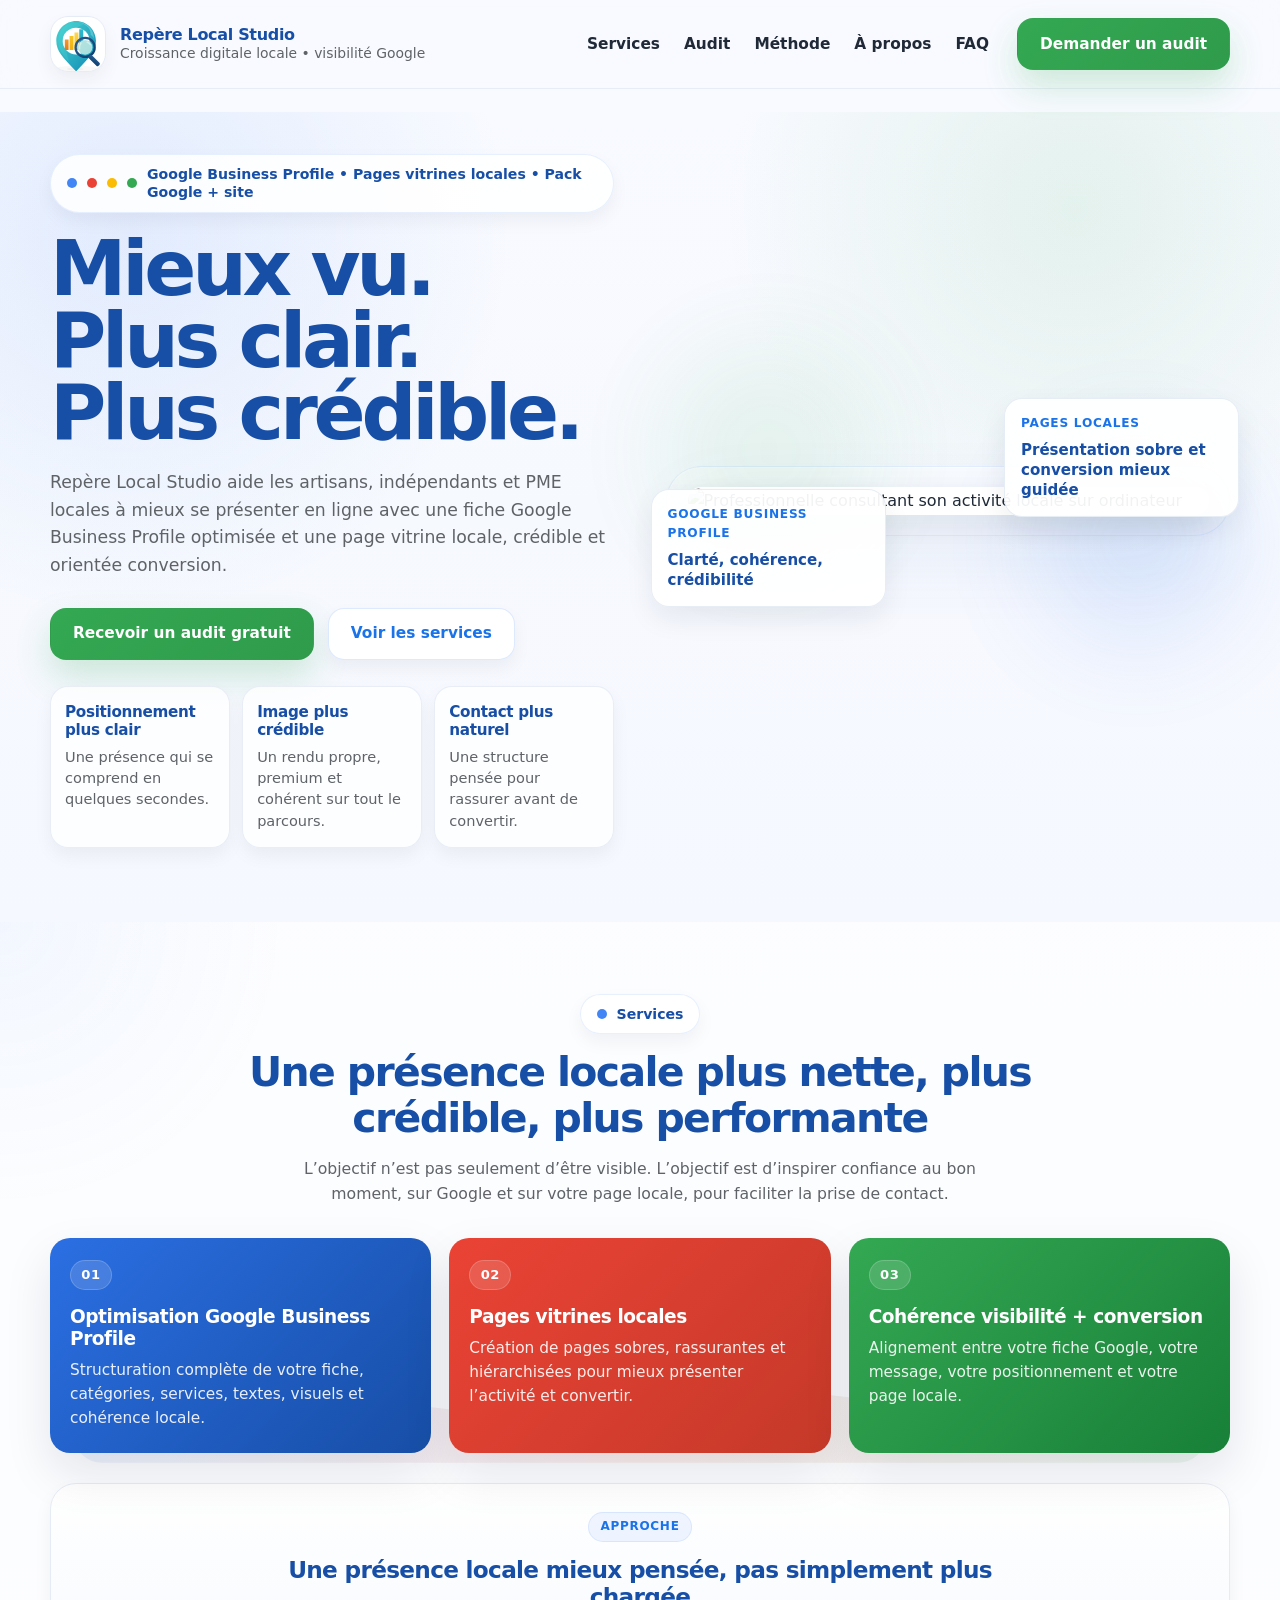
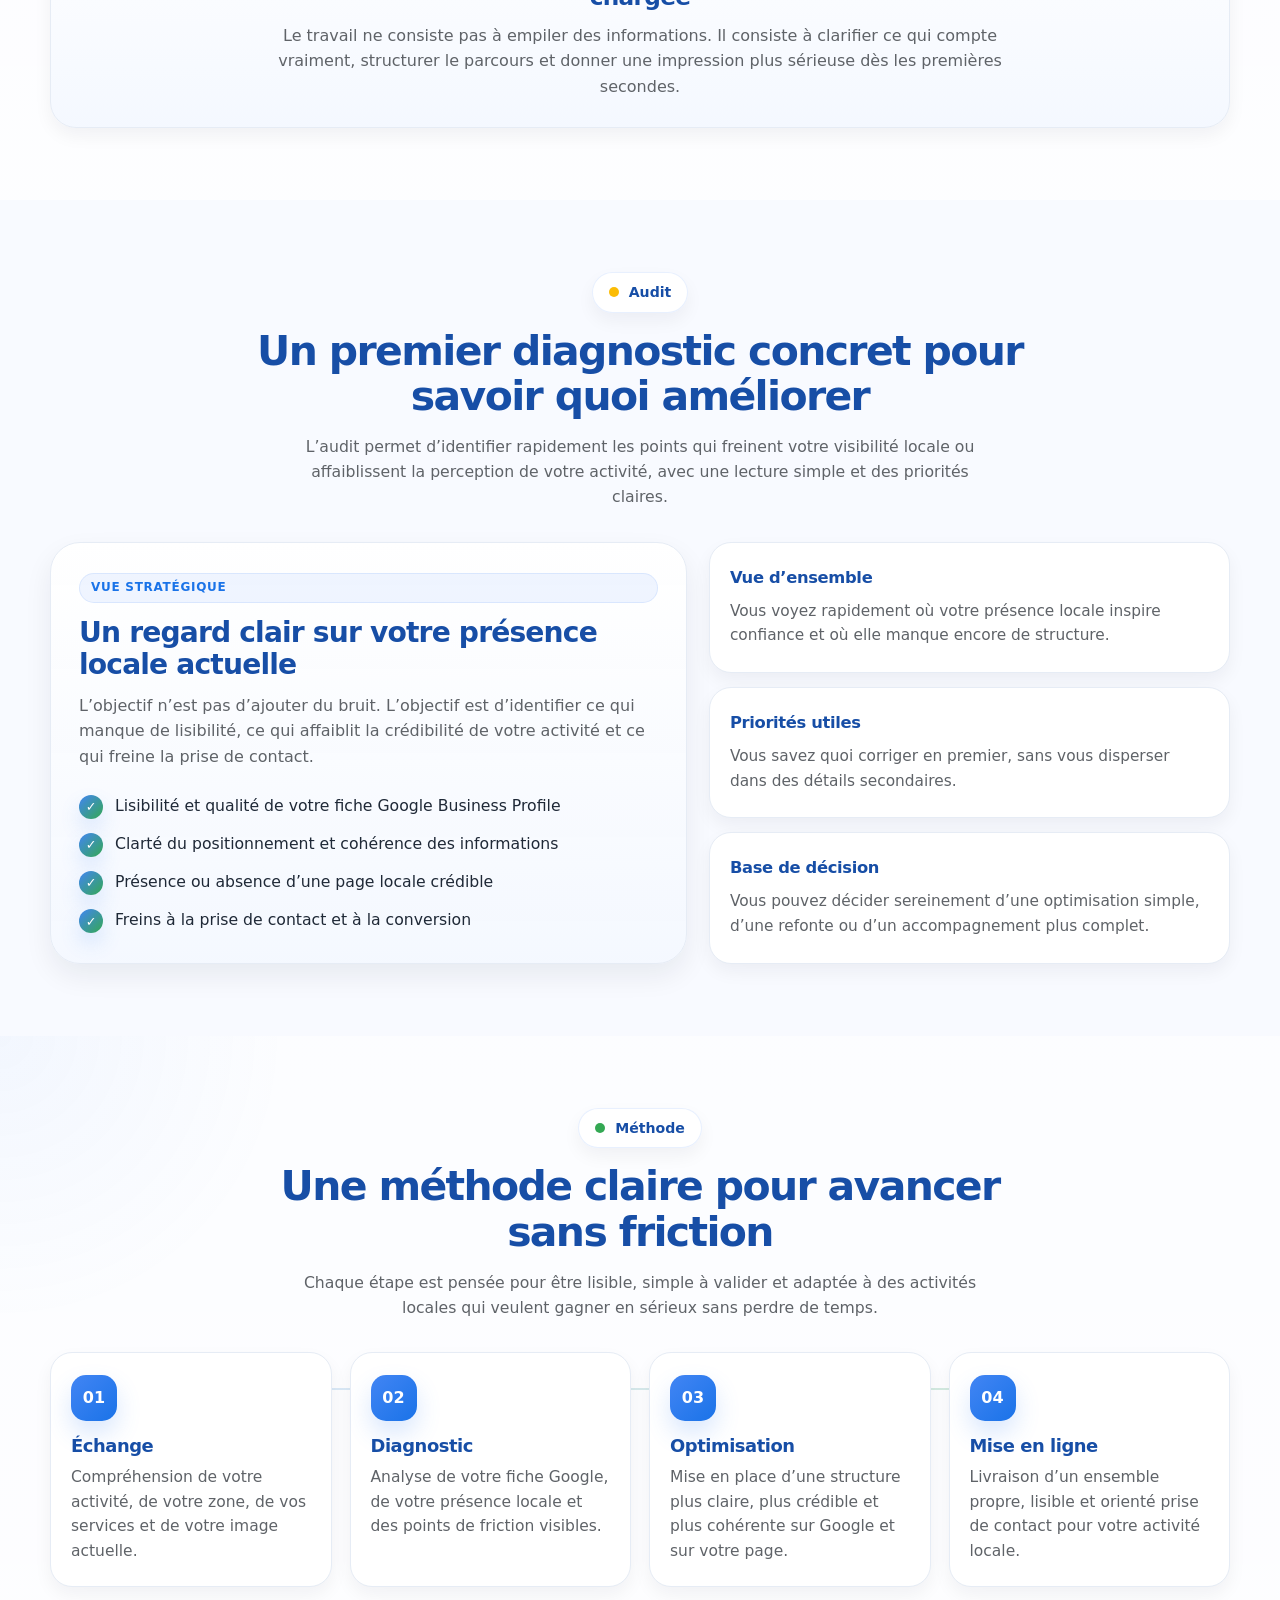
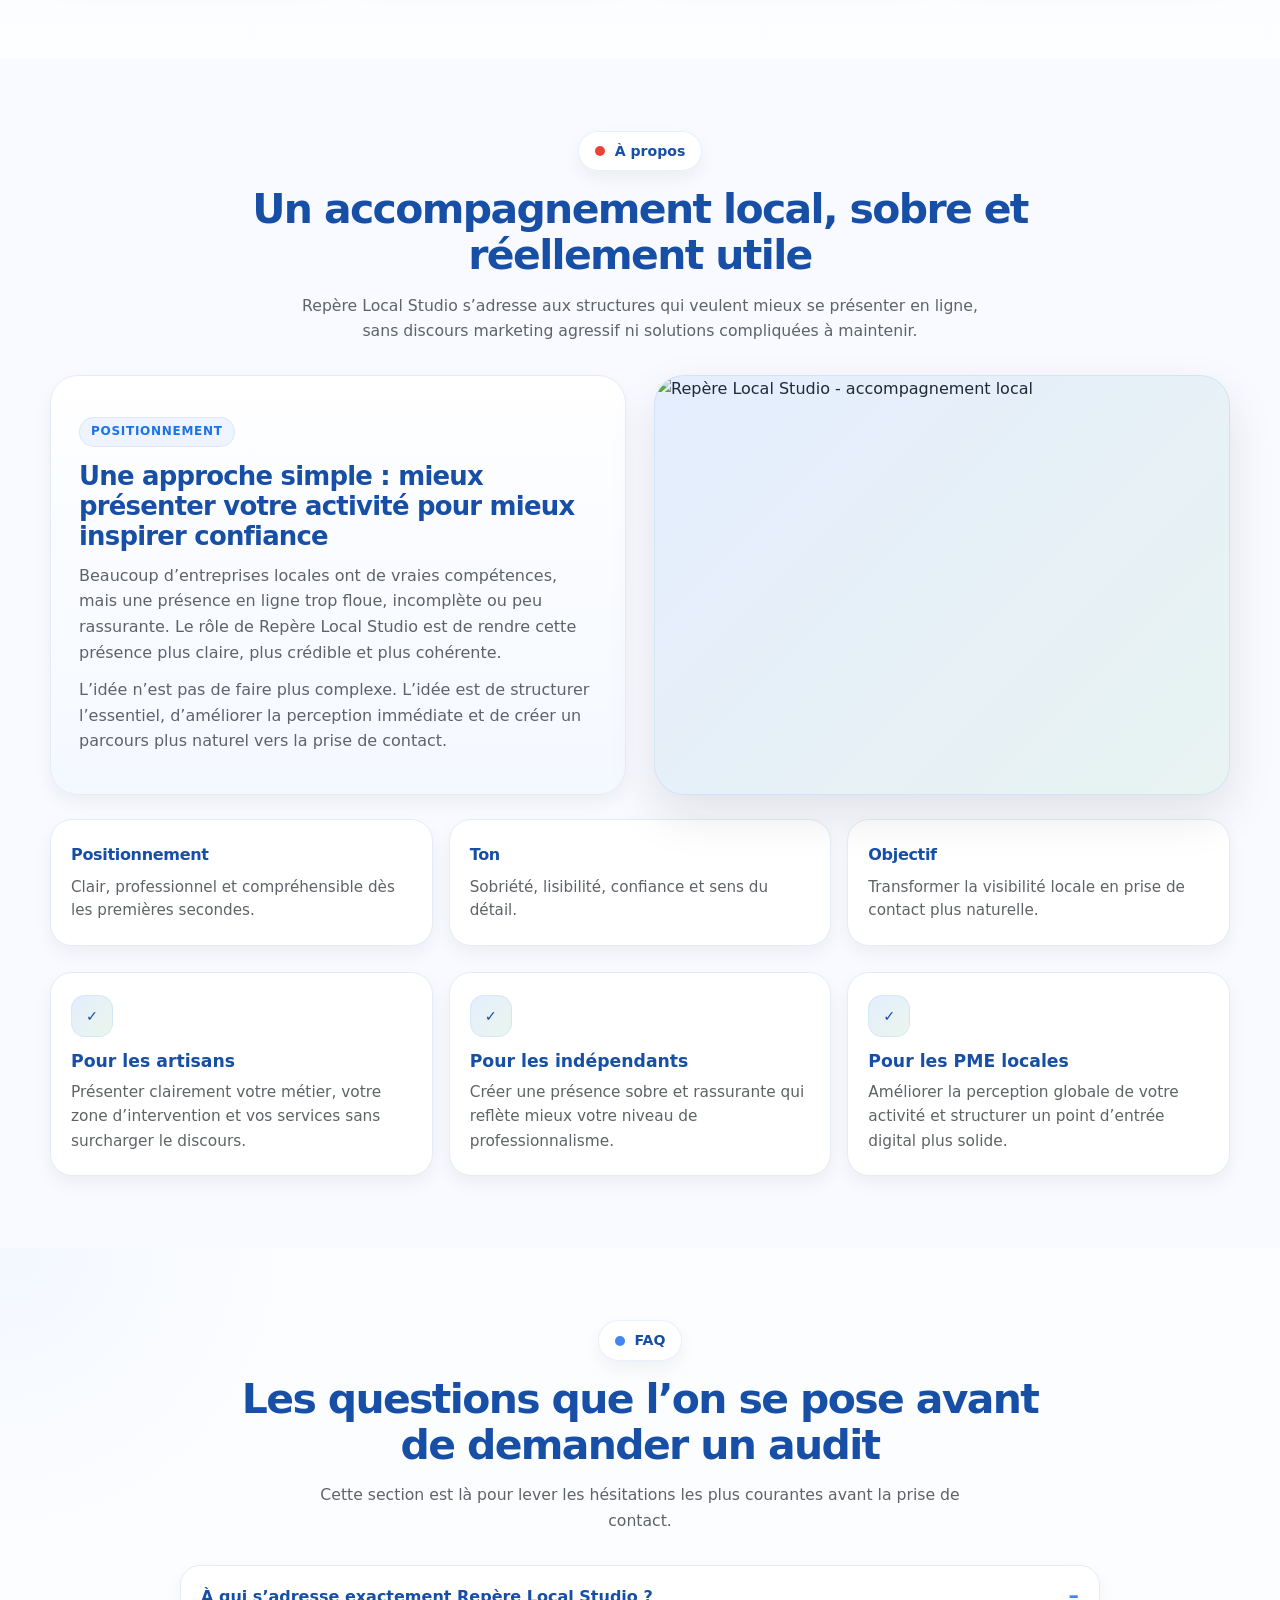
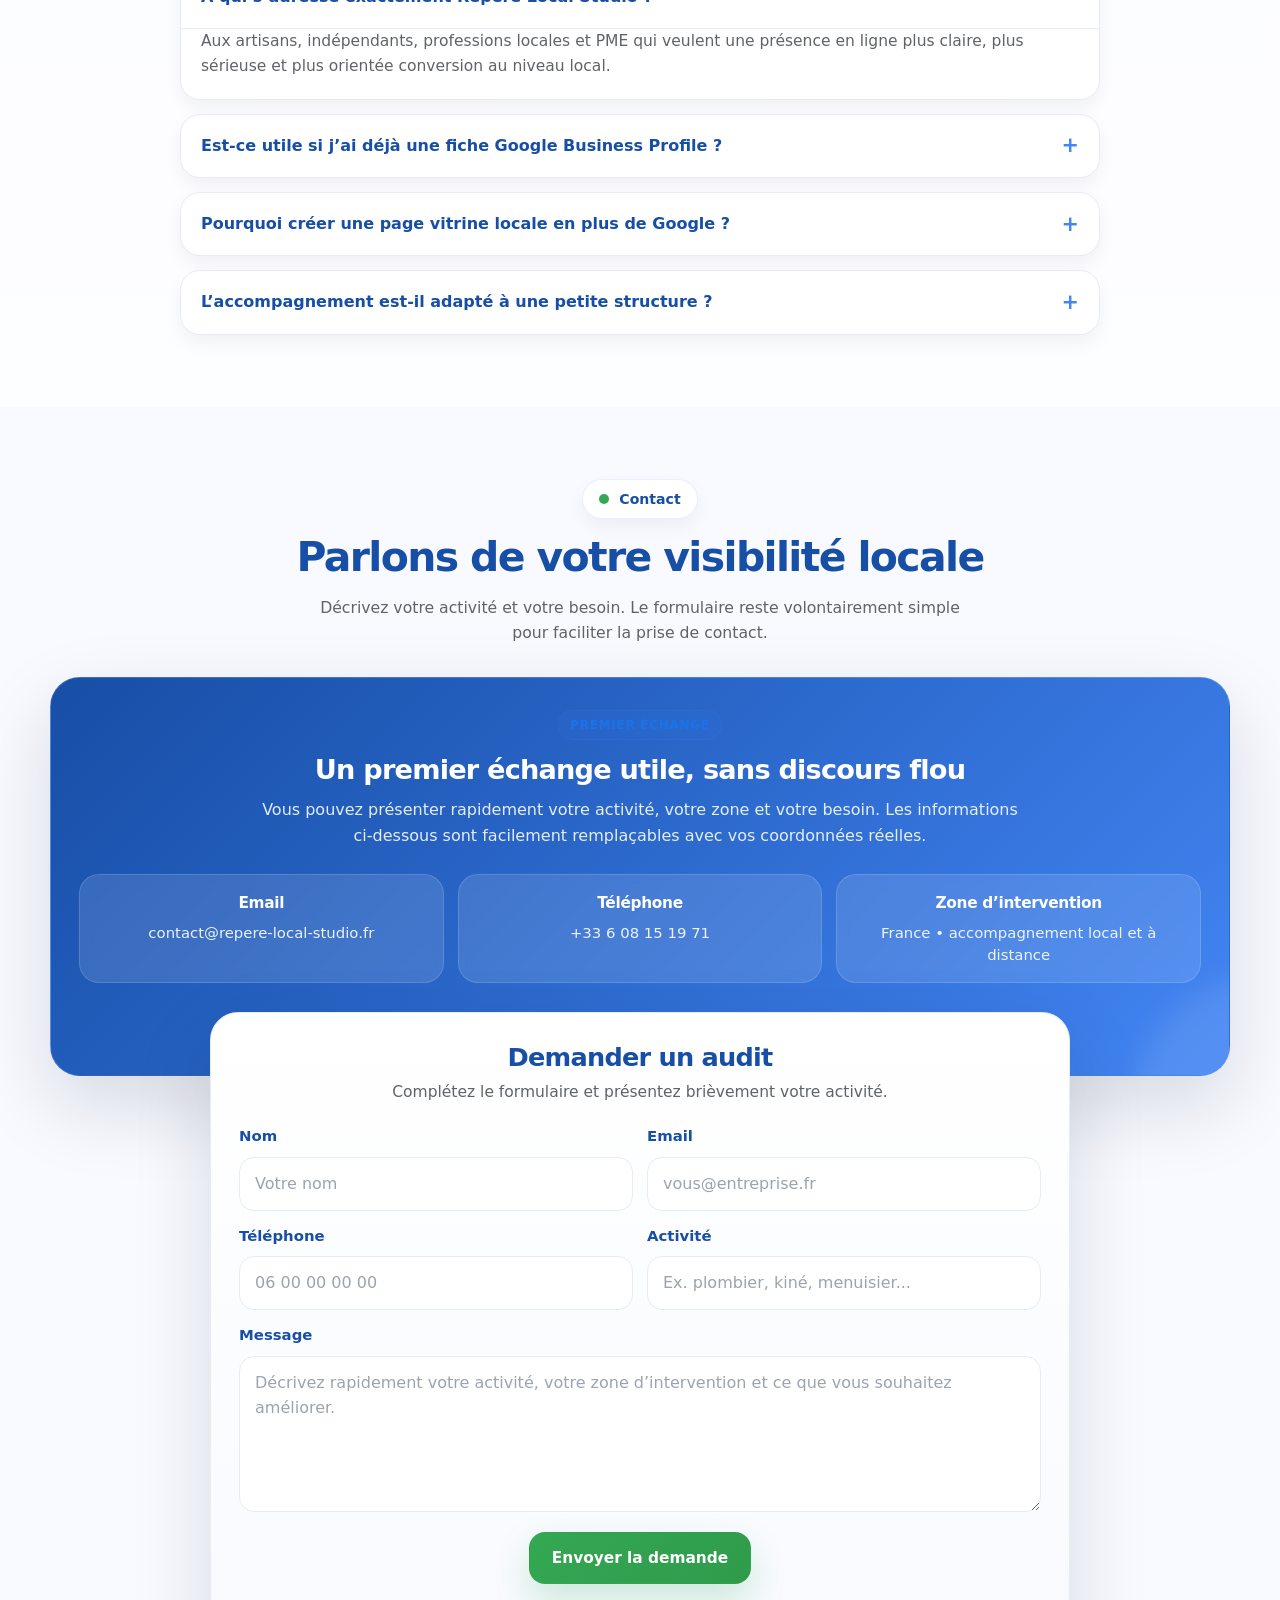
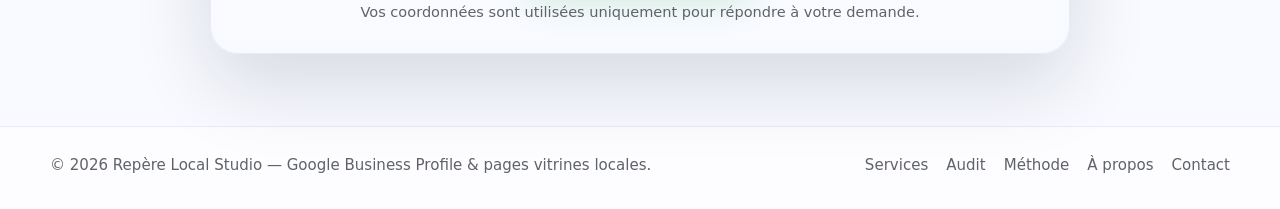
==== index.html @ 9e900b40 "Rename index-ready.html to index.html" ====
<!DOCTYPE html>
<html lang="fr">
<head>
  <meta charset="UTF-8" />
  <link rel="stylesheet" href="style-ready.css">
  <meta name="viewport" content="width=device-width, initial-scale=1.0" />
  <meta
    name="description"
    content="Repère Local Studio accompagne les artisans, indépendants et PME locales dans l’optimisation de leur Google Business Profile et la création de pages vitrines locales orientées conversion."
  />
  <title>Repère Local Studio — Google Business Profile & pages vitrines locales</title>
  <link rel="stylesheet" href="style.css" />
</head>
<body>
  <div class="site-wrap">
    <header class="site-header">
      <div class="container">
        <div class="header-shell">
          <a class="brand" href="#top" aria-label="Repère Local Studio, retour en haut de page">
            <div class="brand-logo">
              <img src="logo-mark.svg" alt="Logo Repère Local Studio" />
            </div>
            <div class="brand-copy">
              <p class="brand-name">Repère Local Studio</p>
              <p class="brand-tag">Croissance digitale locale • visibilité Google</p>
            </div>
          </a>

          <nav class="nav" aria-label="Navigation principale">
            <div class="nav-links">
              <a href="#services">Services</a>
              <a href="#audit">Audit</a>
              <a href="#methode">Méthode</a>
              <a href="#apropos">À propos</a>
              <a href="#faq">FAQ</a>
            </div>
            <a class="button" href="#contact">Demander un audit</a>
          </nav>
        </div>
      </div>
    </header>

    <main id="top">
      <section class="hero">
        <div class="container">
          <div class="hero-shell">
            <div class="hero-copy">
              <div class="hero-copy-inner">
                <div class="eyebrow">
                  <span class="dot dot-blue"></span>
                  <span class="dot dot-red"></span>
                  <span class="dot dot-yellow"></span>
                  <span class="dot dot-green"></span>
                  <span>Google Business Profile • Pages vitrines locales • Pack Google + site</span>
                </div>

                <h1>Mieux vu.<br>Plus clair.<br>Plus crédible.</h1>

                <p class="hero-intro">
                  Repère Local Studio aide les artisans, indépendants et PME locales à mieux se présenter en ligne avec une fiche Google Business Profile optimisée et une page vitrine locale, crédible et orientée conversion.
                </p>

                <div class="hero-actions">
                  <a class="button" href="#contact">Recevoir un audit gratuit</a>
                  <a class="button-outline" href="#services">Voir les services</a>
                </div>

                <div class="hero-proof">
                  <article class="proof-card">
                    <strong>Positionnement plus clair</strong>
                    <span>Une présence qui se comprend en quelques secondes.</span>
                  </article>
                  <article class="proof-card">
                    <strong>Image plus crédible</strong>
                    <span>Un rendu propre, premium et cohérent sur tout le parcours.</span>
                  </article>
                  <article class="proof-card">
                    <strong>Contact plus naturel</strong>
                    <span>Une structure pensée pour rassurer avant de convertir.</span>
                  </article>
                </div>
              </div>
            </div>

            <div class="hero-media">
              <div class="hero-media-glow hero-media-glow-blue"></div>
              <div class="hero-media-glow hero-media-glow-green"></div>

              <div class="hero-visual" aria-label="Professionnelle consultant son activité locale sur ordinateur">
                <img src="image/atelier.png" alt="Professionnelle consultant son activité locale sur ordinateur" />
              </div>

              <div class="hero-float-card hero-float-top">
                <span class="hero-float-kicker">Google Business Profile</span>
                <strong>Clarté, cohérence, crédibilité</strong>
              </div>

              <div class="hero-float-card hero-float-bottom">
                <span class="hero-float-kicker">Pages locales</span>
                <strong>Présentation sobre et conversion mieux guidée</strong>
              </div>
            </div>
          </div>
        </div>
      </section>

      <section class="section section-soft" id="services">
        <div class="container">
          <div class="section-head">
            <div class="eyebrow eyebrow-center">
              <span class="dot dot-blue"></span>
              <span>Services</span>
            </div>
            <h2 class="section-title">Une présence locale plus nette, plus crédible, plus performante</h2>
            <p class="section-intro">
              L’objectif n’est pas seulement d’être visible. L’objectif est d’inspirer confiance au bon moment, sur Google et sur votre page locale, pour faciliter la prise de contact.
            </p>
          </div>

          <div class="services-ribbon">
            <article class="service-ribbon-card service-blue">
              <span class="service-kicker">01</span>
              <h3>Optimisation Google Business Profile</h3>
              <p>Structuration complète de votre fiche, catégories, services, textes, visuels et cohérence locale.</p>
            </article>

            <article class="service-ribbon-card service-red">
              <span class="service-kicker">02</span>
              <h3>Pages vitrines locales</h3>
              <p>Création de pages sobres, rassurantes et hiérarchisées pour mieux présenter l’activité et convertir.</p>
            </article>

            <article class="service-ribbon-card service-green">
              <span class="service-kicker">03</span>
              <h3>Cohérence visibilité + conversion</h3>
              <p>Alignement entre votre fiche Google, votre message, votre positionnement et votre page locale.</p>
            </article>
          </div>

          <div class="services-note-card">
            <div class="services-note-copy">
              <span class="panel-label-light">Approche</span>
              <h3>Une présence locale mieux pensée, pas simplement plus chargée</h3>
              <p>
                Le travail ne consiste pas à empiler des informations. Il consiste à clarifier ce qui compte vraiment, structurer le parcours et donner une impression plus sérieuse dès les premières secondes.
              </p>
            </div>
          </div>
        </div>
      </section>

      <section class="section" id="audit">
        <div class="container">
          <div class="section-head">
            <div class="eyebrow eyebrow-center">
              <span class="dot dot-yellow"></span>
              <span>Audit</span>
            </div>
            <h2 class="section-title">Un premier diagnostic concret pour savoir quoi améliorer</h2>
            <p class="section-intro">
              L’audit permet d’identifier rapidement les points qui freinent votre visibilité locale ou affaiblissent la perception de votre activité, avec une lecture simple et des priorités claires.
            </p>
          </div>

          <div class="audit-stage">
            <div class="audit-main-card">
              <span class="panel-label-light">Vue stratégique</span>
              <h3>Un regard clair sur votre présence locale actuelle</h3>
              <p>
                L’objectif n’est pas d’ajouter du bruit. L’objectif est d’identifier ce qui manque de lisibilité, ce qui affaiblit la crédibilité de votre activité et ce qui freine la prise de contact.
              </p>

              <ul class="audit-list-premium">
                <li>Lisibilité et qualité de votre fiche Google Business Profile</li>
                <li>Clarté du positionnement et cohérence des informations</li>
                <li>Présence ou absence d’une page locale crédible</li>
                <li>Freins à la prise de contact et à la conversion</li>
              </ul>
            </div>

            <div class="audit-side-notes">
              <article class="audit-note-card">
                <strong>Vue d’ensemble</strong>
                <p>Vous voyez rapidement où votre présence locale inspire confiance et où elle manque encore de structure.</p>
              </article>

              <article class="audit-note-card">
                <strong>Priorités utiles</strong>
                <p>Vous savez quoi corriger en premier, sans vous disperser dans des détails secondaires.</p>
              </article>

              <article class="audit-note-card">
                <strong>Base de décision</strong>
                <p>Vous pouvez décider sereinement d’une optimisation simple, d’une refonte ou d’un accompagnement plus complet.</p>
              </article>
            </div>
          </div>
        </div>
      </section>

      <section class="section section-soft" id="methode">
        <div class="container">
          <div class="section-head">
            <div class="eyebrow eyebrow-center">
              <span class="dot dot-green"></span>
              <span>Méthode</span>
            </div>
            <h2 class="section-title">Une méthode claire pour avancer sans friction</h2>
            <p class="section-intro">
              Chaque étape est pensée pour être lisible, simple à valider et adaptée à des activités locales qui veulent gagner en sérieux sans perdre de temps.
            </p>
          </div>

          <div class="method-shell">
            <div class="method-line"></div>

            <article class="card method-card">
              <div class="step-badge">01</div>
              <h3>Échange</h3>
              <p>Compréhension de votre activité, de votre zone, de vos services et de votre image actuelle.</p>
            </article>

            <article class="card method-card">
              <div class="step-badge">02</div>
              <h3>Diagnostic</h3>
              <p>Analyse de votre fiche Google, de votre présence locale et des points de friction visibles.</p>
            </article>

            <article class="card method-card">
              <div class="step-badge">03</div>
              <h3>Optimisation</h3>
              <p>Mise en place d’une structure plus claire, plus crédible et plus cohérente sur Google et sur votre page.</p>
            </article>

            <article class="card method-card">
              <div class="step-badge">04</div>
              <h3>Mise en ligne</h3>
              <p>Livraison d’un ensemble propre, lisible et orienté prise de contact pour votre activité locale.</p>
            </article>
          </div>
        </div>
      </section>

      <section class="section" id="apropos">
        <div class="container">
          <div class="section-head">
            <div class="eyebrow eyebrow-center">
              <span class="dot dot-red"></span>
              <span>À propos</span>
            </div>
            <h2 class="section-title">Un accompagnement local, sobre et réellement utile</h2>
            <p class="section-intro">
              Repère Local Studio s’adresse aux structures qui veulent mieux se présenter en ligne, sans discours marketing agressif ni solutions compliquées à maintenir.
            </p>
          </div>

          <div class="about-story">
            <div class="about-story-copy">
              <div class="about-story-text">
                <span class="panel-label-light">Positionnement</span>
                <h3>Une approche simple : mieux présenter votre activité pour mieux inspirer confiance</h3>
                <p>
                  Beaucoup d’entreprises locales ont de vraies compétences, mais une présence en ligne trop floue, incomplète ou peu rassurante. Le rôle de Repère Local Studio est de rendre cette présence plus claire, plus crédible et plus cohérente.
                </p>
                <p>
                  L’idée n’est pas de faire plus complexe. L’idée est de structurer l’essentiel, d’améliorer la perception immédiate et de créer un parcours plus naturel vers la prise de contact.
                </p>
              </div>
            </div>

            <div class="about-visual-card">
              <img src="image/Espace de travail moderne et épuré.png" alt="Repère Local Studio - accompagnement local" />
            </div>
          </div>

          <div class="about-metrics-full">
            <div class="about-metric-card">
              <strong>Positionnement</strong>
              <span>Clair, professionnel et compréhensible dès les premières secondes.</span>
            </div>

            <div class="about-metric-card">
              <strong>Ton</strong>
              <span>Sobriété, lisibilité, confiance et sens du détail.</span>
            </div>

            <div class="about-metric-card">
              <strong>Objectif</strong>
              <span>Transformer la visibilité locale en prise de contact plus naturelle.</span>
            </div>
          </div>

          <div class="audience-band">
            <article class="audience-card">
              <div class="icon-dot">✓</div>
              <h3>Pour les artisans</h3>
              <p>Présenter clairement votre métier, votre zone d’intervention et vos services sans surcharger le discours.</p>
            </article>

            <article class="audience-card">
              <div class="icon-dot">✓</div>
              <h3>Pour les indépendants</h3>
              <p>Créer une présence sobre et rassurante qui reflète mieux votre niveau de professionnalisme.</p>
            </article>

            <article class="audience-card">
              <div class="icon-dot">✓</div>
              <h3>Pour les PME locales</h3>
              <p>Améliorer la perception globale de votre activité et structurer un point d’entrée digital plus solide.</p>
            </article>
          </div>
        </div>
      </section>

      <section class="section section-soft" id="faq">
        <div class="container">
          <div class="section-head">
            <div class="eyebrow eyebrow-center">
              <span class="dot dot-blue"></span>
              <span>FAQ</span>
            </div>
            <h2 class="section-title">Les questions que l’on se pose avant de demander un audit</h2>
            <p class="section-intro">
              Cette section est là pour lever les hésitations les plus courantes avant la prise de contact.
            </p>
          </div>

          <div class="faq-grid">
            <details class="faq-item" open>
              <summary>À qui s’adresse exactement Repère Local Studio ?</summary>
              <div class="faq-answer">
                Aux artisans, indépendants, professions locales et PME qui veulent une présence en ligne plus claire, plus sérieuse et plus orientée conversion au niveau local.
              </div>
            </details>

            <details class="faq-item">
              <summary>Est-ce utile si j’ai déjà une fiche Google Business Profile ?</summary>
              <div class="faq-answer">
                Oui. Une fiche existe parfois, mais elle n’est pas toujours optimisée, cohérente ou suffisamment rassurante pour convertir un visiteur en prospect.
              </div>
            </details>

            <details class="faq-item">
              <summary>Pourquoi créer une page vitrine locale en plus de Google ?</summary>
              <div class="faq-answer">
                Parce qu’une page bien conçue permet de mieux expliquer vos services, d’améliorer votre crédibilité et de mieux orienter la prise de contact.
              </div>
            </details>

            <details class="faq-item">
              <summary>L’accompagnement est-il adapté à une petite structure ?</summary>
              <div class="faq-answer">
                Oui. L’approche a justement été pensée pour des structures locales qui veulent quelque chose de propre, lisible et utile sans usine à gaz.
              </div>
            </details>
          </div>
        </div>
      </section>

      <section class="section" id="contact">
        <div class="container">
          <div class="section-head">
            <div class="eyebrow eyebrow-center">
              <span class="dot dot-green"></span>
              <span>Contact</span>
            </div>
            <h2 class="section-title">Parlons de votre visibilité locale</h2>
            <p class="section-intro">
              Décrivez votre activité et votre besoin. Le formulaire reste volontairement simple pour faciliter la prise de contact.
            </p>
          </div>

          <div class="contact-stage">
            <div class="contact-stage-top">
              <div class="contact-stage-copy">
                <span class="panel-label-light">Premier échange</span>
                <h3>Un premier échange utile, sans discours flou</h3>
                <p>
                  Vous pouvez présenter rapidement votre activité, votre zone et votre besoin. Les informations ci-dessous sont facilement remplaçables avec vos coordonnées réelles.
                </p>
              </div>

              <div class="contact-points-row">
                <div class="contact-point-card">
                  <strong>Email</strong>
                  <a href="mailto:contact@repere-local-studio.fr">contact@repere-local-studio.fr</a>
                </div>

                <div class="contact-point-card">
                  <strong>Téléphone</strong>
                  <a href="tel:+330608151971">+33 6 08 15 19 71</a>
                </div>

                <div class="contact-point-card">
                  <strong>Zone d’intervention</strong>
                  <span>France • accompagnement local et à distance</span>
                </div>
              </div>
            </div>

            <div class="contact-stage-form-wrap">
              <div class="contact-form-card">
                <div>
                  <h3 class="form-title">Demander un audit</h3>
                  <p class="form-intro">Complétez le formulaire et présentez brièvement votre activité.</p>

                  <form>
                    <div class="form-grid">
                      <div class="field">
                        <label for="name">Nom</label>
                        <input id="name" name="name" type="text" placeholder="Votre nom" />
                      </div>

                      <div class="field">
                        <label for="email">Email</label>
                        <input id="email" name="email" type="email" placeholder="vous@entreprise.fr" />
                      </div>

                      <div class="field">
                        <label for="phone">Téléphone</label>
                        <input id="phone" name="phone" type="tel" placeholder="06 00 00 00 00" />
                      </div>

                      <div class="field">
                        <label for="company">Activité</label>
                        <input id="company" name="company" type="text" placeholder="Ex. plombier, kiné, menuisier..." />
                      </div>

                      <div class="field full">
                        <label for="message">Message</label>
                        <textarea id="message" name="message" placeholder="Décrivez rapidement votre activité, votre zone d’intervention et ce que vous souhaitez améliorer."></textarea>
                      </div>
                    </div>

                    <div class="form-actions">
                      <button class="button" type="submit">Envoyer la demande</button>
                    </div>
                  </form>
                </div>

                <p class="form-note">Vos coordonnées sont utilisées uniquement pour répondre à votre demande.</p>
              </div>
            </div>
          </div>
        </div>
      </section>
    </main>

    <footer class="footer">
      <div class="container">
        <div class="footer-grid">
          <p>© 2026 Repère Local Studio — Google Business Profile & pages vitrines locales.</p>
          <nav class="footer-nav" aria-label="Navigation du pied de page">
            <a href="#services">Services</a>
            <a href="#audit">Audit</a>
            <a href="#methode">Méthode</a>
            <a href="#apropos">À propos</a>
            <a href="#contact">Contact</a>
          </nav>
        </div>
      </div>
    </footer>
  </div>
</body>
</html>
---- style-ready.css ----
:root{
  --bg:#F8FAFF;
  --surface:#FFFFFF;
  --surface-soft:#EEF4FF;

  --google-blue:#4285F4;
  --google-blue-dark:#1A73E8;
  --google-red:#EA4335;
  --google-yellow:#FBBC05;
  --google-green:#34A853;

  --title:#174EA6;
  --text:#1F2937;
  --text-soft:#5F6368;
  --border:#E6ECF5;

  --hero-gradient:
    radial-gradient(circle at 10% 15%, rgba(66,133,244,0.12), transparent 24rem),
    radial-gradient(circle at 84% 12%, rgba(52,168,83,0.10), transparent 22rem),
    linear-gradient(180deg, #F8FAFF 0%, #F5F8FE 100%);

  --panel-blue-bg:linear-gradient(135deg, #174EA6 0%, #4285F4 100%);

  --radius-sm:16px;
  --radius-md:22px;
  --radius-lg:28px;
  --radius-xl:36px;

  --shadow-xs:0 8px 18px rgba(17,24,39,0.05);
  --shadow-sm:0 12px 28px rgba(17,24,39,0.07);
  --shadow-md:0 20px 48px rgba(17,24,39,0.10);
  --shadow-lg:0 30px 80px rgba(17,24,39,0.14);

  --container:1180px;
  --header-h:88px;
}

*{
  box-sizing:border-box;
  margin:0;
  padding:0;
}

html{
  scroll-behavior:smooth;
}

body{
  font-family:Inter, ui-sans-serif, system-ui, -apple-system, BlinkMacSystemFont, "Segoe UI", sans-serif;
  background:var(--bg);
  color:var(--text);
  line-height:1.6;
  -webkit-font-smoothing:antialiased;
  text-rendering:optimizeLegibility;
}

img{
  display:block;
  max-width:100%;
}

a{
  color:inherit;
  text-decoration:none;
}

button,
input,
textarea{
  font:inherit;
}

.site-wrap{
  min-height:100vh;
  overflow:hidden;
}

.container{
  width:min(calc(100% - 32px), var(--container));
  margin:0 auto;
}

.section{
  position:relative;
  padding:72px 0;
}

.section-soft{
  background:
    radial-gradient(circle at 0% 0%, rgba(66,133,244,0.05), transparent 18rem),
    linear-gradient(180deg, rgba(255,255,255,0.58), rgba(255,255,255,0.72));
}

.section[id]{
  scroll-margin-top:110px;
}

/* HEADER */

.site-header{
  position:fixed;
  top:0;
  left:0;
  width:100%;
  z-index:1000;
  background:rgba(248,250,255,0.84);
  backdrop-filter:blur(16px);
  border-bottom:1px solid rgba(230,236,245,0.95);
}

.header-shell{
  min-height:var(--header-h);
  display:flex;
  align-items:center;
  justify-content:space-between;
  gap:24px;
}

.brand{
  display:flex;
  align-items:center;
  gap:14px;
  min-width:0;
  flex-shrink:0;
}

.brand-logo{
  width:56px;
  height:56px;
  border-radius:18px;
  background:#fff;
  border:1px solid var(--border);
  box-shadow:var(--shadow-xs);
  display:flex;
  align-items:center;
  justify-content:center;
  overflow:hidden;
  flex-shrink:0;
}

.brand-logo img{
  width:100%;
  height:100%;
  object-fit:contain;
}

.brand-copy{
  display:flex;
  flex-direction:column;
  min-width:0;
}

.brand-name{
  font-size:1rem;
  font-weight:800;
  color:var(--title);
  line-height:1.1;
  letter-spacing:-0.02em;
}

.brand-tag{
  font-size:0.87rem;
  color:var(--text-soft);
  line-height:1.2;
  margin-top:2px;
  white-space:nowrap;
}

.nav{
  display:flex;
  align-items:center;
  gap:28px;
  margin-left:auto;
}

.nav-links{
  display:flex;
  align-items:center;
  justify-content:flex-end;
  gap:24px;
}

.nav-links a{
  font-size:0.96rem;
  font-weight:600;
  color:var(--text);
  transition:color .2s ease;
  white-space:nowrap;
}

.nav-links a:hover{
  color:var(--google-blue-dark);
}

/* BUTTONS */

.button,
.button-outline{
  display:inline-flex;
  align-items:center;
  justify-content:center;
  min-height:52px;
  padding:0 22px;
  border-radius:16px;
  font-weight:700;
  font-size:0.96rem;
  text-align:center;
  cursor:pointer;
  border:1px solid transparent;
  transition:transform .2s ease, background .2s ease, border-color .2s ease, box-shadow .2s ease;
}

.button{
  background:linear-gradient(135deg, var(--google-green) 0%, #2F9B4B 100%);
  color:#fff;
  box-shadow:0 16px 34px rgba(52,168,83,0.22);
}

.button:hover{
  transform:translateY(-2px);
  box-shadow:0 20px 40px rgba(52,168,83,0.26);
}

.button-outline{
  background:rgba(255,255,255,0.92);
  color:var(--google-blue-dark);
  border-color:rgba(66,133,244,0.18);
  box-shadow:var(--shadow-xs);
}

.button-outline:hover{
  transform:translateY(-2px);
  background:#fff;
  border-color:rgba(66,133,244,0.35);
}

/* MAIN */

main{
  padding-top:calc(var(--header-h) + 24px);
}

/* DOTS + EYEBROWS */

.dot{
  width:10px;
  height:10px;
  border-radius:50%;
  display:inline-block;
  flex-shrink:0;
}

.dot-blue{ background:var(--google-blue); }
.dot-red{ background:var(--google-red); }
.dot-yellow{ background:var(--google-yellow); }
.dot-green{ background:var(--google-green); }

.eyebrow{
  display:inline-flex;
  align-items:center;
  gap:10px;
  padding:10px 16px;
  border-radius:999px;
  background:rgba(255,255,255,0.88);
  border:1px solid rgba(66,133,244,0.12);
  color:var(--title);
  font-size:0.88rem;
  font-weight:700;
  line-height:1.3;
  box-shadow:var(--shadow-xs);
}

.eyebrow-center{
  justify-content:center;
}

.panel-label-light{
  display:inline-flex;
  align-items:center;
  min-height:30px;
  padding:0 11px;
  border-radius:999px;
  font-size:0.75rem;
  font-weight:700;
  letter-spacing:0.06em;
  text-transform:uppercase;
  background:rgba(66,133,244,0.08);
  border:1px solid rgba(66,133,244,0.12);
  color:var(--google-blue-dark);
}

/* HERO */

.hero{
  position:relative;
  padding:42px 0 74px;
  background:var(--hero-gradient);
}

.hero-shell{
  display:grid;
  grid-template-columns:minmax(0, 1fr) minmax(0, 1fr);
  gap:clamp(28px, 4vw, 56px);
  align-items:center;
}

.hero-copy{
  min-width:0;
  display:flex;
  align-items:center;
}

.hero-copy-inner{
  max-width:630px;
}

.hero h1{
  margin-top:20px;
  color:var(--title);
  font-size:clamp(2.8rem, 6vw, 5.15rem);
  line-height:0.94;
  letter-spacing:-0.055em;
  max-width:11ch;
}

.hero-intro{
  margin-top:20px;
  font-size:clamp(1.02rem, 1.35vw, 1.12rem);
  color:var(--text-soft);
  max-width:60ch;
}

.hero-actions{
  display:flex;
  align-items:center;
  gap:14px;
  flex-wrap:wrap;
  margin-top:28px;
}

.hero-proof{
  display:grid;
  grid-template-columns:repeat(3, minmax(0,1fr));
  gap:12px;
  margin-top:26px;
}

.proof-card{
  background:rgba(255,255,255,0.78);
  border:1px solid rgba(230,236,245,0.9);
  border-radius:18px;
  padding:16px 14px;
  box-shadow:var(--shadow-xs);
}

.proof-card strong{
  display:block;
  color:var(--title);
  font-size:0.95rem;
  line-height:1.2;
  letter-spacing:-0.02em;
}

.proof-card span{
  display:block;
  margin-top:7px;
  color:var(--text-soft);
  font-size:0.91rem;
  line-height:1.45;
}

.hero-media{
  position:relative;
  min-width:0;
  display:flex;
  align-items:center;
  justify-content:center;
  padding:20px;
  border-radius:var(--radius-xl);
  background:
    linear-gradient(180deg, rgba(255,255,255,0.72), rgba(255,255,255,0.56)),
    var(--surface-soft);
  border:1px solid rgba(66,133,244,0.10);
  box-shadow:inset 0 1px 0 rgba(255,255,255,0.75);
  overflow:visible;
}

.hero-media-glow{
  position:absolute;
  width:220px;
  height:220px;
  border-radius:50%;
  filter:blur(48px);
  opacity:0.45;
  pointer-events:none;
}

.hero-media-glow-blue{
  top:-34px;
  right:-18px;
  background:rgba(66,133,244,0.28);
}

.hero-media-glow-green{
  bottom:-26px;
  left:-8px;
  background:rgba(52,168,83,0.20);
}

.hero-visual{
  position:relative;
  z-index:2;
  width:100%;
  border-radius:calc(var(--radius-xl) - 10px);
  overflow:hidden;
  border:1px solid rgba(255,255,255,0.85);
  background:#fff;
  box-shadow:
    0 30px 80px rgba(23,78,166,0.16),
    0 12px 28px rgba(17,24,39,0.07);
}

.hero-visual img{
  width:100%;
  height:auto;
  object-fit:contain;
  object-position:center center;
}

.hero-float-card{
  position:absolute;
  z-index:3;
  max-width:235px;
  padding:15px 16px;
  border-radius:18px;
  background:rgba(255,255,255,0.94);
  border:1px solid rgba(230,236,245,0.95);
  box-shadow:var(--shadow-sm);
}

.hero-float-top{
  top:22px;
  left:-16px;
}

.hero-float-bottom{
  bottom:18px;
  right:-10px;
}

.hero-float-kicker{
  display:block;
  color:var(--google-blue-dark);
  font-size:0.76rem;
  font-weight:700;
  text-transform:uppercase;
  letter-spacing:0.06em;
  margin-bottom:6px;
}

.hero-float-card strong{
  display:block;
  color:var(--title);
  font-size:0.94rem;
  line-height:1.35;
}

/* SECTION HEAD */

.section-head{
  max-width:820px;
  margin:0 auto 32px;
  text-align:center;
}

.section-title{
  margin-top:16px;
  color:var(--title);
  font-size:clamp(1.95rem, 3.2vw, 2.9rem);
  line-height:1.12;
  letter-spacing:-0.04em;
}

.section-intro{
  margin-top:14px;
  color:var(--text-soft);
  font-size:clamp(0.98rem, 1.18vw, 1.06rem);
  max-width:68ch;
  margin-left:auto;
  margin-right:auto;
}

/* GENERIC CARD */

.card{
  position:relative;
  padding:22px 20px;
  height:100%;
  display:flex;
  flex-direction:column;
  background:var(--surface);
  border:1px solid var(--border);
  border-radius:22px;
  box-shadow:var(--shadow-xs);
  transition:transform .22s ease, box-shadow .22s ease, border-color .22s ease;
}

.card:hover{
  transform:translateY(-4px);
  box-shadow:var(--shadow-sm);
  border-color:rgba(66,133,244,0.18);
}

.card h3{
  margin-top:14px;
  color:var(--title);
  font-size:1.12rem;
  line-height:1.22;
  letter-spacing:-0.025em;
}

.card p{
  margin-top:8px;
  color:var(--text-soft);
  font-size:0.97rem;
}

.icon-dot{
  width:42px;
  height:42px;
  border-radius:14px;
  display:grid;
  place-items:center;
  flex-shrink:0;
  font-size:0.9rem;
  font-weight:800;
  color:var(--title);
  background:linear-gradient(135deg, rgba(66,133,244,0.14), rgba(52,168,83,0.10));
  border:1px solid rgba(66,133,244,0.10);
}

/* SERVICES */

.services-ribbon{
  position:relative;
  display:grid;
  grid-template-columns:repeat(3, minmax(0,1fr));
  gap:18px;
}

.services-ribbon::before{
  content:"";
  position:absolute;
  left:2%;
  right:2%;
  bottom:-10px;
  height:110px;
  background:linear-gradient(90deg, rgba(66,133,244,0.10), rgba(234,67,53,0.10), rgba(52,168,83,0.10));
  clip-path:polygon(0 70%, 20% 35%, 40% 60%, 60% 30%, 80% 55%, 100% 20%, 100% 100%, 0 100%);
  border-radius:28px;
  opacity:0.9;
  pointer-events:none;
}

.service-ribbon-card{
  position:relative;
  z-index:1;
  min-height:185px;
  padding:22px 20px;
  border-radius:20px;
  color:#fff;
  box-shadow:var(--shadow-md);
  transition:transform .22s ease, box-shadow .22s ease;
}

.service-ribbon-card:hover{
  transform:translateY(-4px);
  box-shadow:var(--shadow-lg);
}

.service-blue{
  background:linear-gradient(135deg, #2B6FE3 0%, #174EA6 100%);
}

.service-red{
  background:linear-gradient(135deg, #EA4335 0%, #C53929 100%);
}

.service-green{
  background:linear-gradient(135deg, #34A853 0%, #188038 100%);
}

.service-kicker{
  display:inline-flex;
  align-items:center;
  justify-content:center;
  min-width:42px;
  height:30px;
  padding:0 10px;
  border-radius:999px;
  background:rgba(255,255,255,0.14);
  border:1px solid rgba(255,255,255,0.18);
  font-size:0.82rem;
  font-weight:800;
  letter-spacing:0.04em;
}

.service-ribbon-card h3{
  margin-top:16px;
  color:#fff;
  font-size:1.16rem;
  line-height:1.2;
  letter-spacing:-0.025em;
}

.service-ribbon-card p{
  margin-top:9px;
  color:rgba(255,255,255,0.90);
  font-size:0.96rem;
  line-height:1.55;
}

.services-note-card{
  margin-top:30px;
  background:linear-gradient(180deg, rgba(255,255,255,0.96), rgba(244,248,255,0.96));
  border:1px solid var(--border);
  border-radius:26px;
  padding:28px 26px;
  box-shadow:var(--shadow-xs);
}

.services-note-copy{
  max-width:760px;
  margin:0 auto;
  text-align:center;
}

.services-note-copy h3{
  margin-top:14px;
  color:var(--title);
  font-size:1.45rem;
  line-height:1.18;
  letter-spacing:-0.03em;
}

.services-note-copy p{
  margin-top:12px;
  color:var(--text-soft);
  font-size:1rem;
}

/* AUDIT */

.audit-stage{
  display:grid;
  grid-template-columns:1.1fr 0.9fr;
  gap:22px;
  align-items:stretch;
}

.audit-main-card{
  background:linear-gradient(180deg, rgba(255,255,255,0.98), rgba(244,248,255,0.96));
  border:1px solid var(--border);
  border-radius:30px;
  padding:30px 28px;
  box-shadow:var(--shadow-sm);
  display:flex;
  flex-direction:column;
  justify-content:space-between;
}

.audit-main-card h3{
  margin-top:14px;
  color:var(--title);
  font-size:clamp(1.45rem, 2.2vw, 1.95rem);
  line-height:1.14;
  letter-spacing:-0.03em;
}

.audit-main-card p{
  margin-top:12px;
  color:var(--text-soft);
  font-size:1rem;
  max-width:58ch;
}

.audit-list-premium{
  list-style:none;
  margin-top:24px;
  display:grid;
  gap:14px;
}

.audit-list-premium li{
  position:relative;
  padding-left:36px;
  color:var(--text);
  font-size:0.98rem;
  line-height:1.55;
}

.audit-list-premium li::before{
  content:"✓";
  position:absolute;
  top:1px;
  left:0;
  width:24px;
  height:24px;
  border-radius:999px;
  display:grid;
  place-items:center;
  font-size:0.8rem;
  font-weight:800;
  color:#fff;
  background:linear-gradient(135deg, var(--google-blue) 0%, var(--google-green) 100%);
  box-shadow:0 10px 20px rgba(66,133,244,0.18);
}

.audit-side-notes{
  display:grid;
  gap:14px;
}

.audit-note-card{
  background:#fff;
  border:1px solid var(--border);
  border-radius:22px;
  padding:22px 20px;
  box-shadow:var(--shadow-xs);
}

.audit-note-card strong{
  display:block;
  color:var(--title);
  font-size:1.02rem;
  letter-spacing:-0.02em;
}

.audit-note-card p{
  margin-top:8px;
  color:var(--text-soft);
  font-size:0.96rem;
}

/* METHOD */

.method-shell{
  position:relative;
  display:grid;
  grid-template-columns:repeat(4, minmax(0,1fr));
  gap:18px;
}

.method-line{
  position:absolute;
  left:8%;
  right:8%;
  top:36px;
  height:2px;
  background:linear-gradient(90deg, rgba(66,133,244,0.18), rgba(52,168,83,0.22));
  z-index:0;
}

.method-card{
  position:relative;
  z-index:1;
  padding-top:22px;
}

.step-badge{
  width:46px;
  height:46px;
  border-radius:15px;
  display:grid;
  place-items:center;
  font-weight:800;
  color:#fff;
  background:linear-gradient(135deg, var(--google-blue) 0%, var(--google-blue-dark) 100%);
  box-shadow:0 12px 24px rgba(66,133,244,0.20);
}

/* ABOUT */

.about-story{
  display:grid;
  grid-template-columns:1fr 1fr;
  gap:28px;
  align-items:stretch;
}

.about-story-copy{
  background:linear-gradient(180deg, rgba(255,255,255,0.96), rgba(244,248,255,0.96));
  border:1px solid var(--border);
  border-radius:28px;
  padding:30px 28px;
  box-shadow:var(--shadow-xs);
  display:flex;
  flex-direction:column;
  justify-content:center;
  min-height:420px;
}

.about-story-text{
  max-width:58ch;
}

.about-story-copy h3{
  margin-top:14px;
  color:var(--title);
  font-size:1.62rem;
  line-height:1.16;
  letter-spacing:-0.03em;
}

.about-story-copy p{
  margin-top:12px;
  color:var(--text-soft);
  font-size:1rem;
}

.about-visual-card{
  position:relative;
  overflow:hidden;
  border-radius:30px;
  background:linear-gradient(135deg, rgba(66,133,244,0.10), rgba(52,168,83,0.08));
  border:1px solid rgba(66,133,244,0.12);
  box-shadow:var(--shadow-md);
  min-height:420px;
  height:100%;
}

.about-visual-card img{
  width:100%;
  height:100%;
  object-fit:cover;
  object-position:center center;
}

.about-metrics-full{
  margin-top:24px;
  display:grid;
  grid-template-columns:repeat(3, minmax(0,1fr));
  gap:16px;
}

.about-metric-card{
  background:#fff;
  border:1px solid var(--border);
  border-radius:22px;
  padding:22px 20px;
  box-shadow:var(--shadow-xs);
  transition:transform .22s ease, box-shadow .22s ease, border-color .22s ease;
}

.about-metric-card:hover{
  transform:translateY(-4px);
  box-shadow:var(--shadow-sm);
  border-color:rgba(66,133,244,0.18);
}

.about-metric-card strong{
  display:block;
  color:var(--title);
  font-size:1rem;
  letter-spacing:-0.02em;
}

.about-metric-card span{
  display:block;
  margin-top:8px;
  color:var(--text-soft);
  font-size:0.95rem;
  line-height:1.55;
}

.audience-band{
  margin-top:26px;
  display:grid;
  grid-template-columns:repeat(3, minmax(0,1fr));
  gap:16px;
}

.audience-card{
  background:#fff;
  border:1px solid var(--border);
  border-radius:22px;
  padding:22px 20px;
  box-shadow:var(--shadow-xs);
  transition:transform .22s ease, box-shadow .22s ease, border-color .22s ease;
}

.audience-card:hover{
  transform:translateY(-4px);
  box-shadow:var(--shadow-sm);
  border-color:rgba(66,133,244,0.18);
}

.audience-card h3{
  margin-top:14px;
  color:var(--title);
  font-size:1.08rem;
  line-height:1.2;
}

.audience-card p{
  margin-top:8px;
  color:var(--text-soft);
  font-size:0.96rem;
}

/* FAQ */

.faq-grid{
  max-width:920px;
  margin:0 auto;
  display:grid;
  gap:14px;
}

.faq-item{
  background:var(--surface);
  border:1px solid var(--border);
  border-radius:20px;
  box-shadow:var(--shadow-xs);
  overflow:hidden;
}

.faq-item summary{
  list-style:none;
  padding:20px;
  cursor:pointer;
  font-weight:700;
  color:var(--title);
  display:flex;
  align-items:center;
  justify-content:space-between;
  gap:16px;
  line-height:1.4;
}

.faq-item summary::-webkit-details-marker{
  display:none;
}

.faq-item summary::after{
  content:"+";
  font-size:1.3rem;
  line-height:1;
  color:var(--google-blue);
  flex-shrink:0;
}

.faq-item[open] summary::after{
  content:"–";
}

.faq-answer{
  border-top:1px solid var(--border);
  padding:0 20px 20px;
  color:var(--text-soft);
  font-size:0.97rem;
}

/* CONTACT */

.contact-stage{
  position:relative;
}

.contact-stage-top{
  background:var(--panel-blue-bg);
  border-radius:30px;
  padding:32px 28px 92px;
  box-shadow:var(--shadow-lg);
  border:1px solid rgba(255,255,255,0.10);
  overflow:hidden;
  position:relative;
}

.contact-stage-top::before{
  content:"";
  position:absolute;
  inset:auto -14% -40% auto;
  width:260px;
  height:260px;
  border-radius:50%;
  background:rgba(255,255,255,0.10);
  filter:blur(14px);
  pointer-events:none;
}

.contact-stage-copy,
.contact-points-row{
  position:relative;
  z-index:1;
}

.contact-stage-copy{
  max-width:760px;
  margin:0 auto;
  text-align:center;
}

.contact-stage-copy h3{
  margin-top:14px;
  color:#fff;
  font-size:1.7rem;
  line-height:1.14;
  letter-spacing:-0.03em;
}

.contact-stage-copy p{
  margin-top:12px;
  color:rgba(255,255,255,0.88);
  font-size:1rem;
}

.contact-points-row{
  margin-top:26px;
  display:grid;
  grid-template-columns:repeat(3, minmax(0,1fr));
  gap:14px;
}

.contact-point-card{
  background:rgba(255,255,255,0.12);
  border:1px solid rgba(255,255,255,0.14);
  border-radius:20px;
  padding:16px 15px;
  text-align:center;
  backdrop-filter:blur(6px);
}

.contact-point-card strong{
  display:block;
  color:#fff;
  font-size:0.96rem;
  letter-spacing:-0.02em;
}

.contact-point-card a,
.contact-point-card span{
  display:block;
  margin-top:7px;
  color:rgba(255,255,255,0.90);
  font-size:0.93rem;
  line-height:1.45;
}

.contact-stage-form-wrap{
  position:relative;
  margin-top:-64px;
  display:flex;
  justify-content:center;
  z-index:2;
}

.contact-form-card{
  width:min(100%, 860px);
  background:linear-gradient(180deg, rgba(255,255,255,1), rgba(248,250,255,1));
  border:1px solid var(--border);
  border-radius:28px;
  box-shadow:var(--shadow-lg);
  padding:30px 28px;
}

.form-title{
  color:var(--title);
  font-size:clamp(1.42rem, 2vw, 1.78rem);
  line-height:1.15;
  letter-spacing:-0.03em;
  text-align:center;
}

.form-intro{
  margin-top:8px;
  color:var(--text-soft);
  font-size:0.97rem;
  text-align:center;
}

form{
  margin-top:20px;
}

.form-grid{
  display:grid;
  grid-template-columns:repeat(2, minmax(0,1fr));
  gap:14px;
}

.field{
  display:grid;
  gap:8px;
}

.field.full{
  grid-column:1 / -1;
}

.field label{
  font-size:0.93rem;
  font-weight:700;
  color:var(--title);
}

.field input,
.field textarea{
  width:100%;
  min-height:52px;
  padding:13px 15px;
  border:1px solid var(--border);
  border-radius:15px;
  background:#fff;
  color:var(--text);
  outline:none;
  transition:border-color .2s ease, box-shadow .2s ease;
}

.field textarea{
  min-height:156px;
  resize:vertical;
}

.field input::placeholder,
.field textarea::placeholder{
  color:#9CA3AF;
}

.field input:focus,
.field textarea:focus{
  border-color:rgba(66,133,244,0.42);
  box-shadow:0 0 0 4px rgba(66,133,244,0.08);
}

.form-actions{
  margin-top:20px;
  display:flex;
  justify-content:center;
  align-items:center;
}

.form-actions .button{
  min-width:210px;
}

.form-note{
  margin-top:16px;
  text-align:center;
  color:var(--text-soft);
  font-size:0.91rem;
}

/* FOOTER */

.footer{
  padding:26px 0 32px;
  border-top:1px solid var(--border);
  background:rgba(255,255,255,0.72);
}

.footer-grid{
  display:flex;
  align-items:center;
  justify-content:space-between;
  gap:20px;
  flex-wrap:wrap;
}

.footer-grid p{
  color:var(--text-soft);
  font-size:0.94rem;
}

.footer-nav{
  display:flex;
  align-items:center;
  gap:18px;
  flex-wrap:wrap;
}

.footer-nav a{
  color:var(--text-soft);
  font-size:0.94rem;
  transition:color .2s ease;
}

.footer-nav a:hover{
  color:var(--google-blue-dark);
}

/* RESPONSIVE */

@media (max-width:1120px){
  .hero-shell,
  .services-ribbon,
  .audit-stage,
  .method-shell,
  .about-story,
  .about-metrics-full,
  .audience-band,
  .contact-points-row{
    grid-template-columns:1fr;
  }

  .hero-proof{
    grid-template-columns:1fr;
  }

  .method-line{
    display:none;
  }

  .hero-copy-inner{
    max-width:100%;
  }

  .hero h1{
    max-width:100%;
  }

  .hero-float-top,
  .hero-float-bottom{
    position:static;
    max-width:none;
    margin-top:14px;
  }

  .hero-media{
    padding:18px;
  }

  .services-ribbon::before{
    display:none;
  }

  .about-story-copy,
  .about-visual-card{
    min-height:380px;
  }

  .contact-stage-form-wrap{
    margin-top:24px;
  }

  .contact-stage-top{
    padding-bottom:32px;
  }
}

@media (max-width:860px){
  .header-shell{
    flex-direction:column;
    align-items:flex-start;
    justify-content:center;
    padding:14px 0;
    min-height:auto;
  }

  .nav{
    width:100%;
    justify-content:space-between;
    align-items:center;
    gap:14px;
    flex-wrap:wrap;
  }

  .nav-links{
    width:100%;
    justify-content:flex-start;
    flex-wrap:wrap;
    gap:16px;
  }

  main{
    padding-top:150px;
  }

  .section{
    padding:64px 0;
  }
}

@media (max-width:640px){
  .container{
    width:min(calc(100% - 20px), var(--container));
  }

  .hero{
    padding-top:18px;
    padding-bottom:64px;
  }

  .hero h1{
    font-size:clamp(2.35rem, 11vw, 3.45rem);
  }

  .hero-actions{
    flex-direction:column;
    align-items:stretch;
  }

  .hero-actions .button,
  .hero-actions .button-outline{
    width:100%;
  }

  .hero-media{
    padding:12px;
    border-radius:24px;
  }

  .hero-visual{
    border-radius:18px;
  }

  .section-head{
    margin-bottom:28px;
  }

  .contact-stage-top,
  .contact-form-card,
  .services-note-card,
  .about-story-copy,
  .card,
  .service-ribbon-card,
  .audit-main-card,
  .audit-note-card,
  .about-metric-card,
  .audience-card{
    padding:20px 18px;
  }

  .form-grid{
    grid-template-columns:1fr;
  }

  .footer-grid{
    flex-direction:column;
    align-items:flex-start;
  }

  .brand-tag{
    white-space:normal;
  }

  .eyebrow{
    width:100%;
    justify-content:center;
    flex-wrap:wrap;
  }

  .about-story-copy,
  .about-visual-card{
    min-height:300px;
  }
}
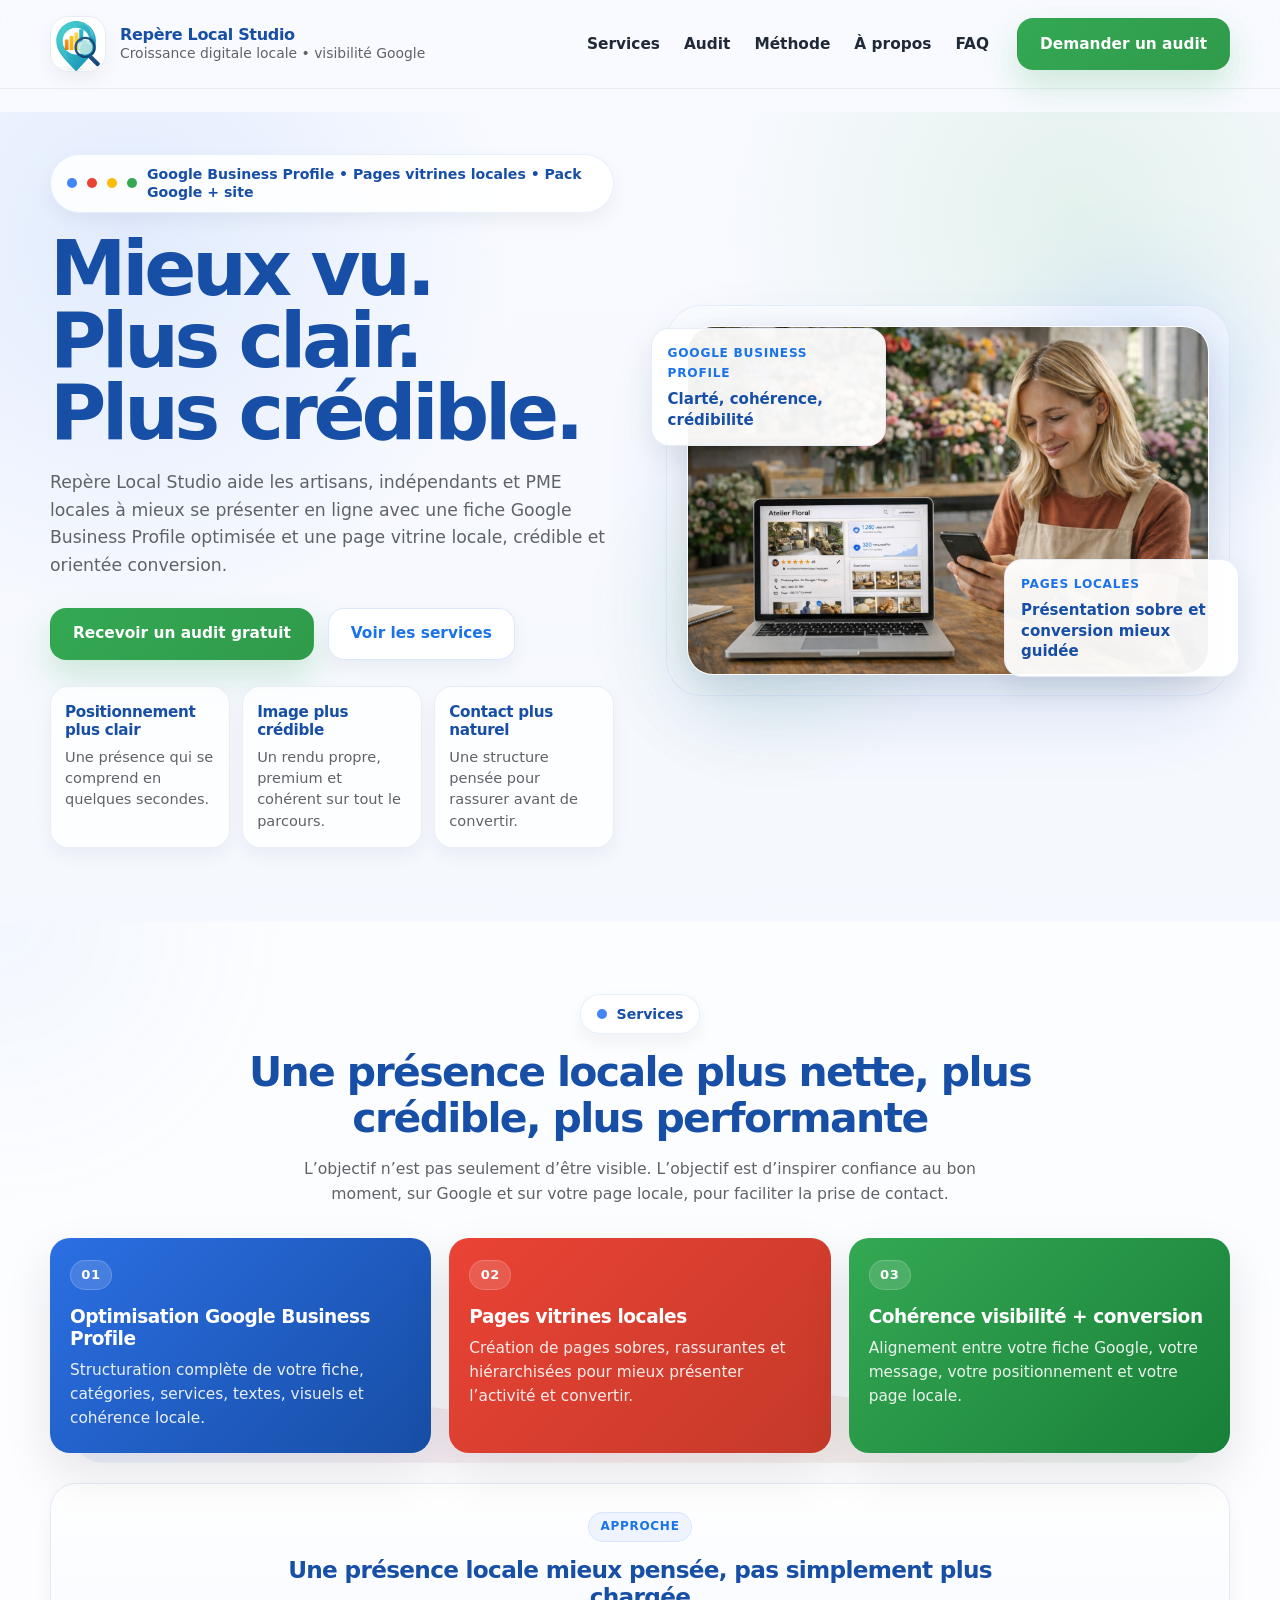
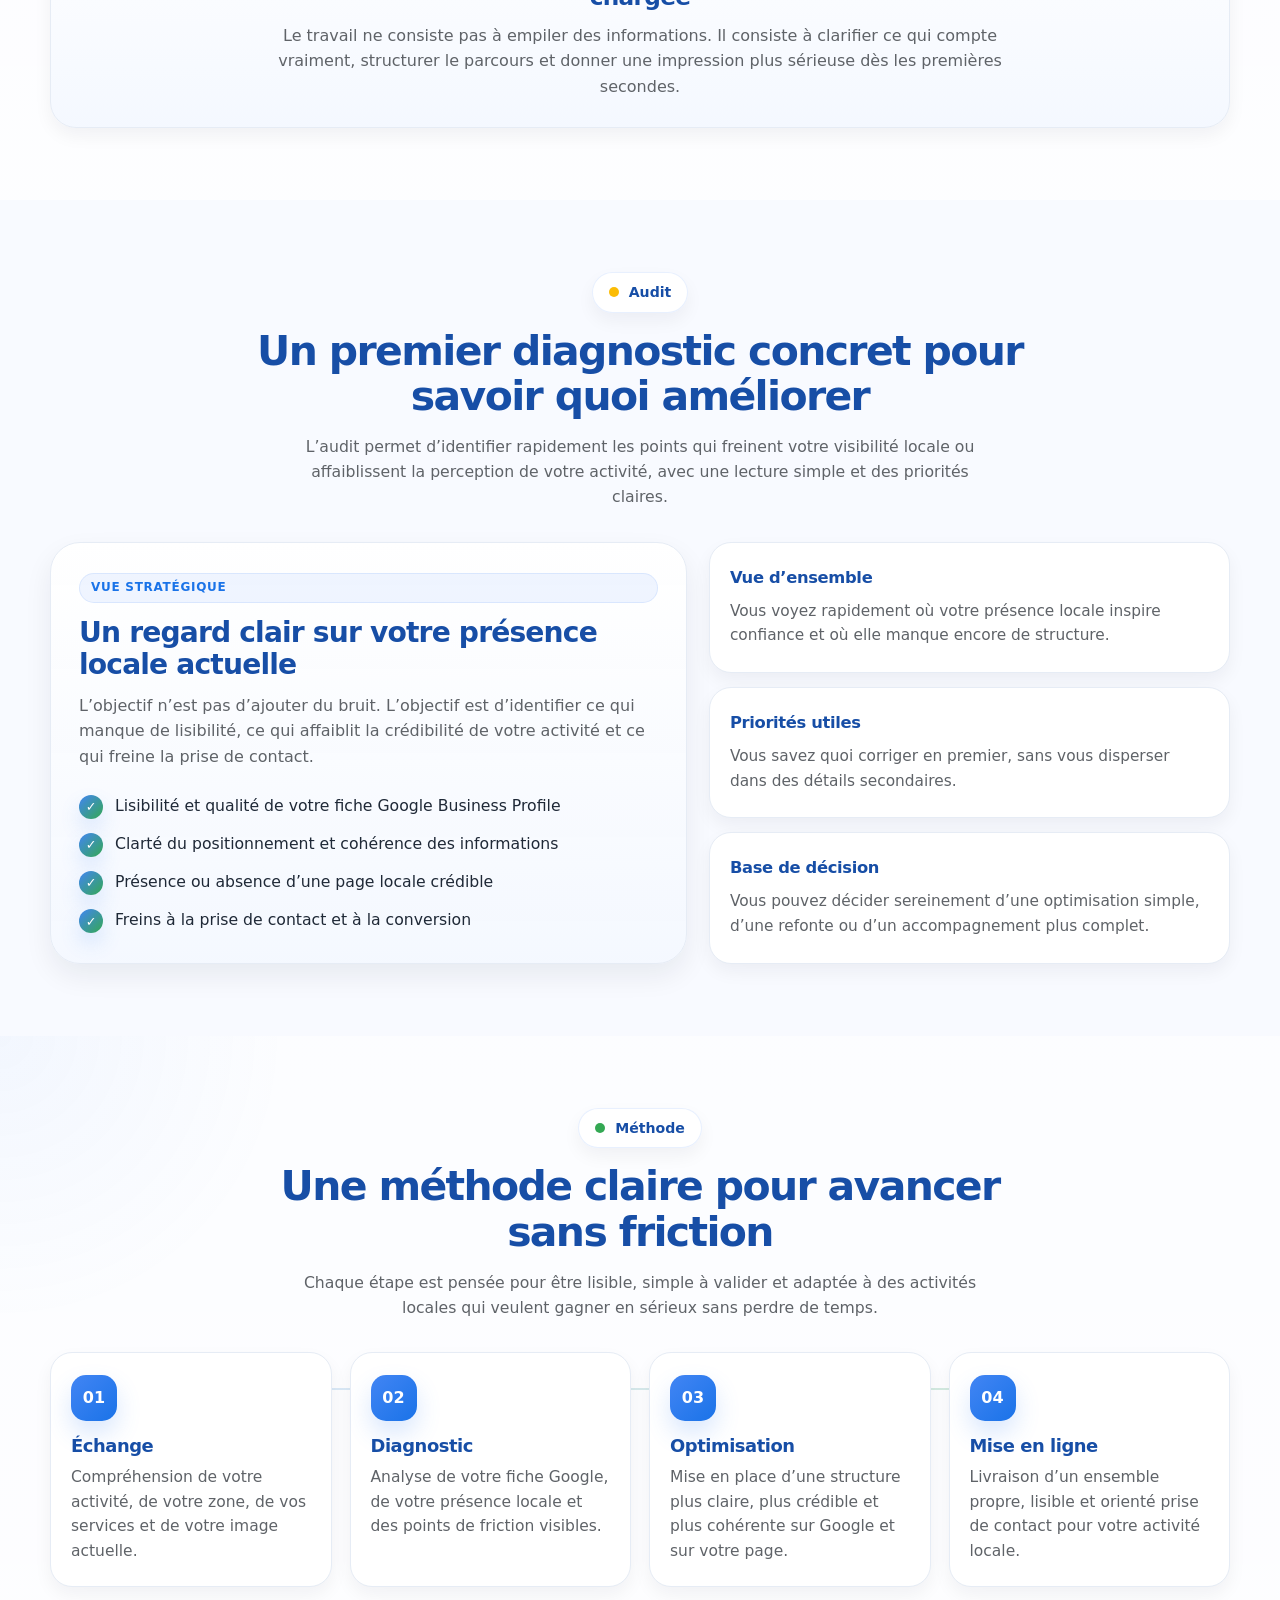
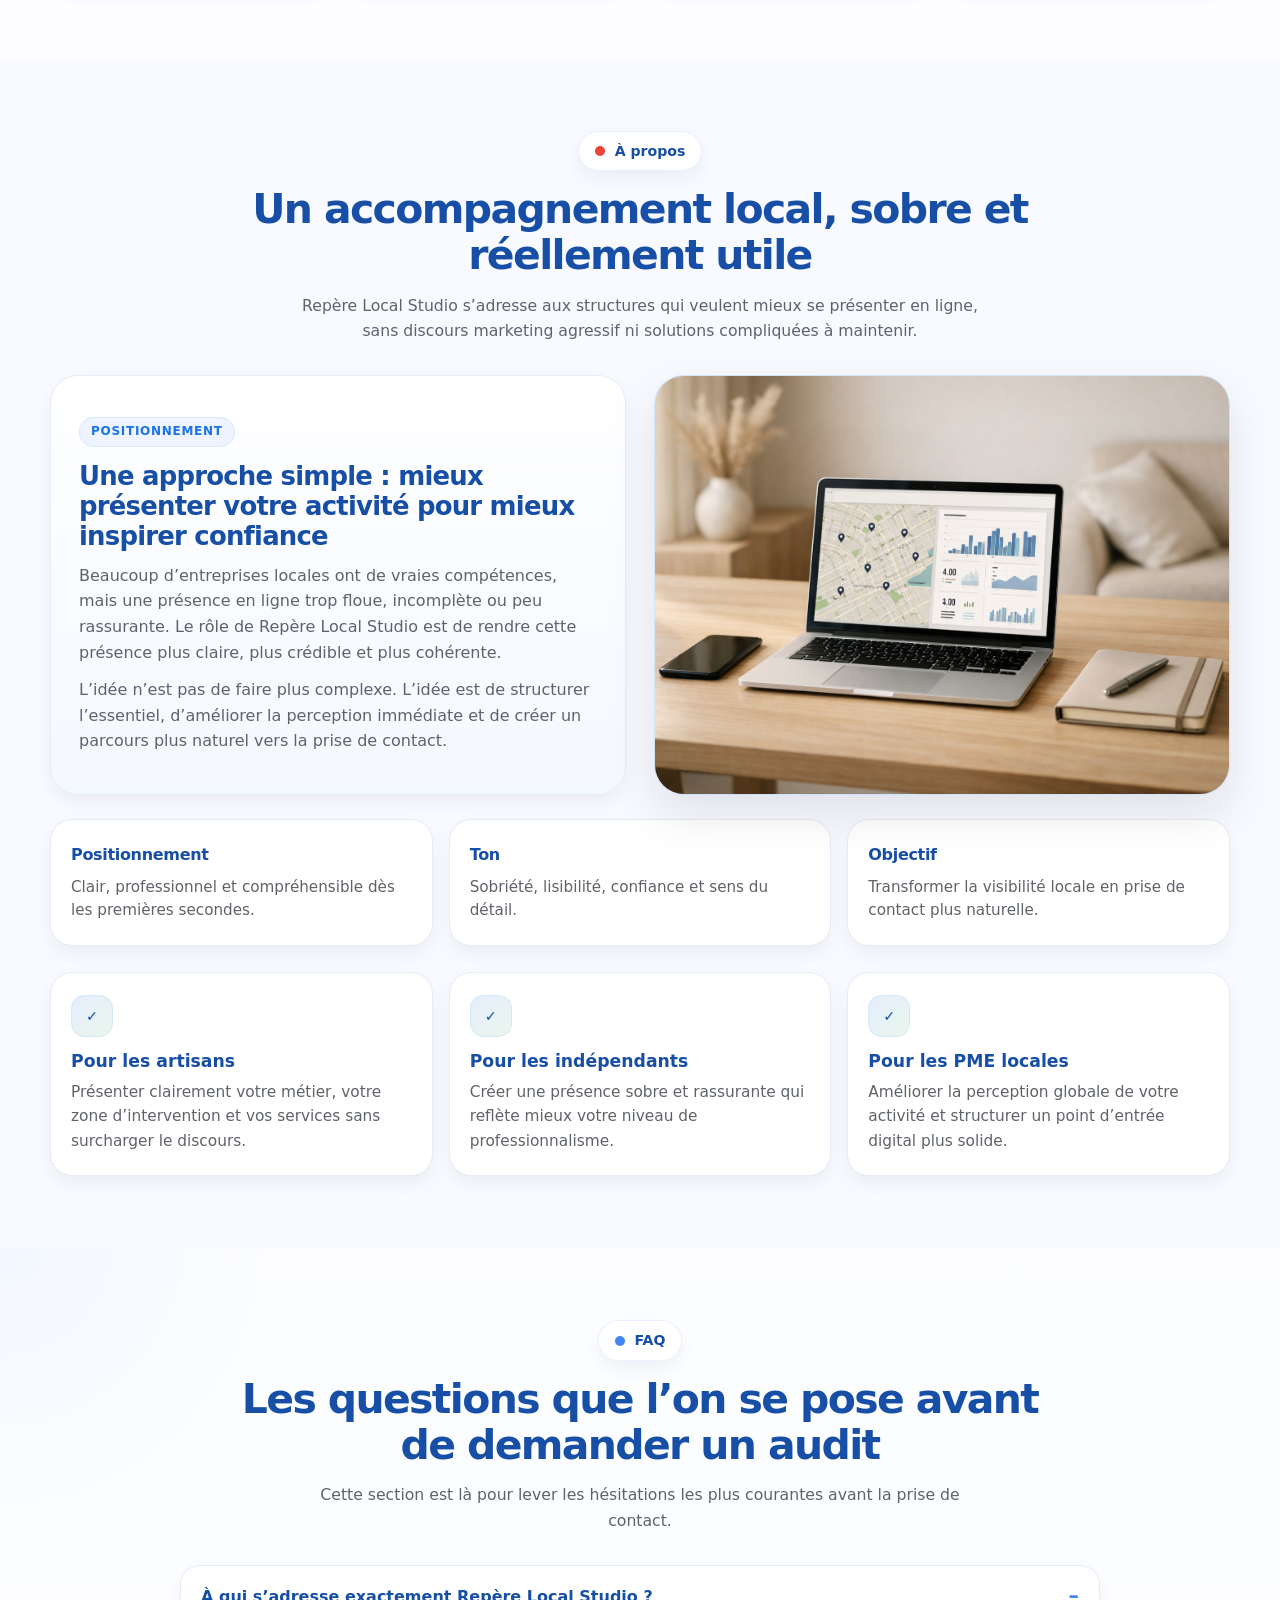
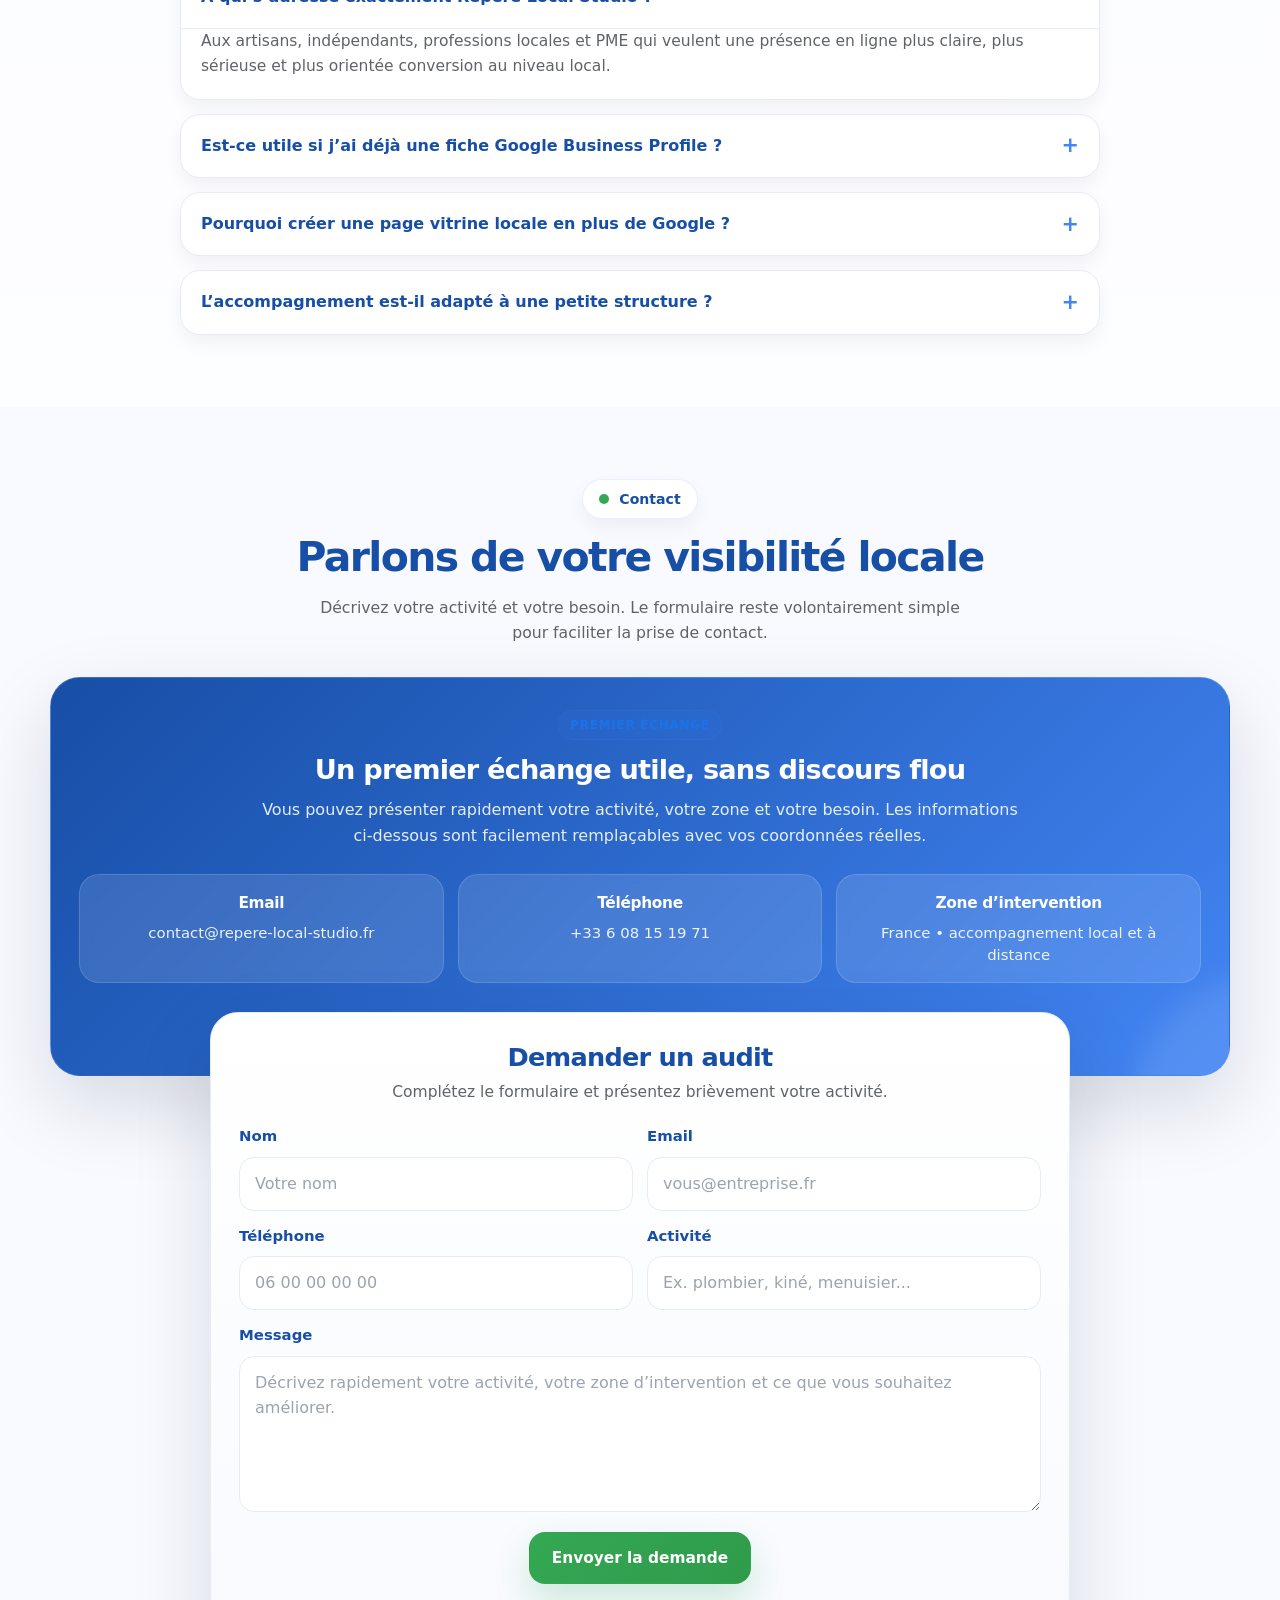
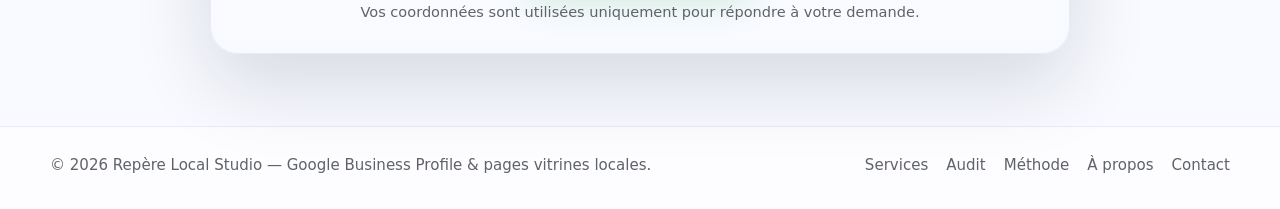
==== commit 23faa287: "Update index.html" ====
--- a/index.html
+++ b/index.html
@@ -87,7 +87,7 @@
               <div class="hero-media-glow hero-media-glow-green"></div>
 
               <div class="hero-visual" aria-label="Professionnelle consultant son activité locale sur ordinateur">
-                <img src="image/atelier.png" alt="Professionnelle consultant son activité locale sur ordinateur" />
+                <img src="atelier.png"alt="Professionnelle consultant son activité locale sur ordinateur" />
               </div>
 
               <div class="hero-float-card hero-float-top">
@@ -269,7 +269,7 @@
             </div>
 
             <div class="about-visual-card">
-              <img src="image/Espace de travail moderne et épuré.png" alt="Repère Local Studio - accompagnement local" />
+              <img src="Espace de travail moderne et épuré.png" alt="Repère Local Studio - accompagnement local" />
             </div>
           </div>
 
--- a/style.css
+++ b/style.css
@@ -0,0 +1,1358 @@
+
+:root{
+  --bg:#F8FAFF;
+  --surface:#FFFFFF;
+  --surface-soft:#EEF4FF;
+
+  --google-blue:#4285F4;
+  --google-blue-dark:#1A73E8;
+  --google-red:#EA4335;
+  --google-yellow:#FBBC05;
+  --google-green:#34A853;
+
+  --title:#174EA6;
+  --text:#1F2937;
+  --text-soft:#5F6368;
+  --border:#E6ECF5;
+
+  --hero-gradient:
+    radial-gradient(circle at 10% 15%, rgba(66,133,244,0.12), transparent 24rem),
+    radial-gradient(circle at 84% 12%, rgba(52,168,83,0.10), transparent 22rem),
+    linear-gradient(180deg, #F8FAFF 0%, #F5F8FE 100%);
+
+  --panel-blue-bg:linear-gradient(135deg, #174EA6 0%, #4285F4 100%);
+
+  --radius-sm:16px;
+  --radius-md:22px;
+  --radius-lg:28px;
+  --radius-xl:36px;
+
+  --shadow-xs:0 8px 18px rgba(17,24,39,0.05);
+  --shadow-sm:0 12px 28px rgba(17,24,39,0.07);
+  --shadow-md:0 20px 48px rgba(17,24,39,0.10);
+  --shadow-lg:0 30px 80px rgba(17,24,39,0.14);
+
+  --container:1180px;
+  --header-h:88px;
+}
+
+*{
+  box-sizing:border-box;
+  margin:0;
+  padding:0;
+}
+
+html{
+  scroll-behavior:smooth;
+}
+
+body{
+  font-family:Inter, ui-sans-serif, system-ui, -apple-system, BlinkMacSystemFont, "Segoe UI", sans-serif;
+  background:var(--bg);
+  color:var(--text);
+  line-height:1.6;
+  -webkit-font-smoothing:antialiased;
+  text-rendering:optimizeLegibility;
+}
+
+img{
+  display:block;
+  max-width:100%;
+}
+
+a{
+  color:inherit;
+  text-decoration:none;
+}
+
+button,
+input,
+textarea{
+  font:inherit;
+}
+
+.site-wrap{
+  min-height:100vh;
+  overflow:hidden;
+}
+
+.container{
+  width:min(calc(100% - 32px), var(--container));
+  margin:0 auto;
+}
+
+.section{
+  position:relative;
+  padding:72px 0;
+}
+
+.section-soft{
+  background:
+    radial-gradient(circle at 0% 0%, rgba(66,133,244,0.05), transparent 18rem),
+    linear-gradient(180deg, rgba(255,255,255,0.58), rgba(255,255,255,0.72));
+}
+
+.section[id]{
+  scroll-margin-top:110px;
+}
+
+/* HEADER */
+
+.site-header{
+  position:fixed;
+  top:0;
+  left:0;
+  width:100%;
+  z-index:1000;
+  background:rgba(248,250,255,0.84);
+  backdrop-filter:blur(16px);
+  border-bottom:1px solid rgba(230,236,245,0.95);
+}
+
+.header-shell{
+  min-height:var(--header-h);
+  display:flex;
+  align-items:center;
+  justify-content:space-between;
+  gap:24px;
+}
+
+.brand{
+  display:flex;
+  align-items:center;
+  gap:14px;
+  min-width:0;
+  flex-shrink:0;
+}
+
+.brand-logo{
+  width:56px;
+  height:56px;
+  border-radius:18px;
+  background:#fff;
+  border:1px solid var(--border);
+  box-shadow:var(--shadow-xs);
+  display:flex;
+  align-items:center;
+  justify-content:center;
+  overflow:hidden;
+  flex-shrink:0;
+}
+
+.brand-logo img{
+  width:100%;
+  height:100%;
+  object-fit:contain;
+}
+
+.brand-copy{
+  display:flex;
+  flex-direction:column;
+  min-width:0;
+}
+
+.brand-name{
+  font-size:1rem;
+  font-weight:800;
+  color:var(--title);
+  line-height:1.1;
+  letter-spacing:-0.02em;
+}
+
+.brand-tag{
+  font-size:0.87rem;
+  color:var(--text-soft);
+  line-height:1.2;
+  margin-top:2px;
+  white-space:nowrap;
+}
+
+.nav{
+  display:flex;
+  align-items:center;
+  gap:28px;
+  margin-left:auto;
+}
+
+.nav-links{
+  display:flex;
+  align-items:center;
+  justify-content:flex-end;
+  gap:24px;
+}
+
+.nav-links a{
+  font-size:0.96rem;
+  font-weight:600;
+  color:var(--text);
+  transition:color .2s ease;
+  white-space:nowrap;
+}
+
+.nav-links a:hover{
+  color:var(--google-blue-dark);
+}
+
+/* BUTTONS */
+
+.button,
+.button-outline{
+  display:inline-flex;
+  align-items:center;
+  justify-content:center;
+  min-height:52px;
+  padding:0 22px;
+  border-radius:16px;
+  font-weight:700;
+  font-size:0.96rem;
+  text-align:center;
+  cursor:pointer;
+  border:1px solid transparent;
+  transition:transform .2s ease, background .2s ease, border-color .2s ease, box-shadow .2s ease;
+}
+
+.button{
+  background:linear-gradient(135deg, var(--google-green) 0%, #2F9B4B 100%);
+  color:#fff;
+  box-shadow:0 16px 34px rgba(52,168,83,0.22);
+}
+
+.button:hover{
+  transform:translateY(-2px);
+  box-shadow:0 20px 40px rgba(52,168,83,0.26);
+}
+
+.button-outline{
+  background:rgba(255,255,255,0.92);
+  color:var(--google-blue-dark);
+  border-color:rgba(66,133,244,0.18);
+  box-shadow:var(--shadow-xs);
+}
+
+.button-outline:hover{
+  transform:translateY(-2px);
+  background:#fff;
+  border-color:rgba(66,133,244,0.35);
+}
+
+/* MAIN */
+
+main{
+  padding-top:calc(var(--header-h) + 24px);
+}
+
+/* DOTS + EYEBROWS */
+
+.dot{
+  width:10px;
+  height:10px;
+  border-radius:50%;
+  display:inline-block;
+  flex-shrink:0;
+}
+
+.dot-blue{ background:var(--google-blue); }
+.dot-red{ background:var(--google-red); }
+.dot-yellow{ background:var(--google-yellow); }
+.dot-green{ background:var(--google-green); }
+
+.eyebrow{
+  display:inline-flex;
+  align-items:center;
+  gap:10px;
+  padding:10px 16px;
+  border-radius:999px;
+  background:rgba(255,255,255,0.88);
+  border:1px solid rgba(66,133,244,0.12);
+  color:var(--title);
+  font-size:0.88rem;
+  font-weight:700;
+  line-height:1.3;
+  box-shadow:var(--shadow-xs);
+}
+
+.eyebrow-center{
+  justify-content:center;
+}
+
+.panel-label-light{
+  display:inline-flex;
+  align-items:center;
+  min-height:30px;
+  padding:0 11px;
+  border-radius:999px;
+  font-size:0.75rem;
+  font-weight:700;
+  letter-spacing:0.06em;
+  text-transform:uppercase;
+  background:rgba(66,133,244,0.08);
+  border:1px solid rgba(66,133,244,0.12);
+  color:var(--google-blue-dark);
+}
+
+/* HERO */
+
+.hero{
+  position:relative;
+  padding:42px 0 74px;
+  background:var(--hero-gradient);
+}
+
+.hero-shell{
+  display:grid;
+  grid-template-columns:minmax(0, 1fr) minmax(0, 1fr);
+  gap:clamp(28px, 4vw, 56px);
+  align-items:center;
+}
+
+.hero-copy{
+  min-width:0;
+  display:flex;
+  align-items:center;
+}
+
+.hero-copy-inner{
+  max-width:630px;
+}
+
+.hero h1{
+  margin-top:20px;
+  color:var(--title);
+  font-size:clamp(2.8rem, 6vw, 5.15rem);
+  line-height:0.94;
+  letter-spacing:-0.055em;
+  max-width:11ch;
+}
+
+.hero-intro{
+  margin-top:20px;
+  font-size:clamp(1.02rem, 1.35vw, 1.12rem);
+  color:var(--text-soft);
+  max-width:60ch;
+}
+
+.hero-actions{
+  display:flex;
+  align-items:center;
+  gap:14px;
+  flex-wrap:wrap;
+  margin-top:28px;
+}
+
+.hero-proof{
+  display:grid;
+  grid-template-columns:repeat(3, minmax(0,1fr));
+  gap:12px;
+  margin-top:26px;
+}
+
+.proof-card{
+  background:rgba(255,255,255,0.78);
+  border:1px solid rgba(230,236,245,0.9);
+  border-radius:18px;
+  padding:16px 14px;
+  box-shadow:var(--shadow-xs);
+}
+
+.proof-card strong{
+  display:block;
+  color:var(--title);
+  font-size:0.95rem;
+  line-height:1.2;
+  letter-spacing:-0.02em;
+}
+
+.proof-card span{
+  display:block;
+  margin-top:7px;
+  color:var(--text-soft);
+  font-size:0.91rem;
+  line-height:1.45;
+}
+
+.hero-media{
+  position:relative;
+  min-width:0;
+  display:flex;
+  align-items:center;
+  justify-content:center;
+  padding:20px;
+  border-radius:var(--radius-xl);
+  background:
+    linear-gradient(180deg, rgba(255,255,255,0.72), rgba(255,255,255,0.56)),
+    var(--surface-soft);
+  border:1px solid rgba(66,133,244,0.10);
+  box-shadow:inset 0 1px 0 rgba(255,255,255,0.75);
+  overflow:visible;
+}
+
+.hero-media-glow{
+  position:absolute;
+  width:220px;
+  height:220px;
+  border-radius:50%;
+  filter:blur(48px);
+  opacity:0.45;
+  pointer-events:none;
+}
+
+.hero-media-glow-blue{
+  top:-34px;
+  right:-18px;
+  background:rgba(66,133,244,0.28);
+}
+
+.hero-media-glow-green{
+  bottom:-26px;
+  left:-8px;
+  background:rgba(52,168,83,0.20);
+}
+
+.hero-visual{
+  position:relative;
+  z-index:2;
+  width:100%;
+  border-radius:calc(var(--radius-xl) - 10px);
+  overflow:hidden;
+  border:1px solid rgba(255,255,255,0.85);
+  background:#fff;
+  box-shadow:
+    0 30px 80px rgba(23,78,166,0.16),
+    0 12px 28px rgba(17,24,39,0.07);
+}
+
+.hero-visual img{
+  width:100%;
+  height:auto;
+  object-fit:contain;
+  object-position:center center;
+}
+
+.hero-float-card{
+  position:absolute;
+  z-index:3;
+  max-width:235px;
+  padding:15px 16px;
+  border-radius:18px;
+  background:rgba(255,255,255,0.94);
+  border:1px solid rgba(230,236,245,0.95);
+  box-shadow:var(--shadow-sm);
+}
+
+.hero-float-top{
+  top:22px;
+  left:-16px;
+}
+
+.hero-float-bottom{
+  bottom:18px;
+  right:-10px;
+}
+
+.hero-float-kicker{
+  display:block;
+  color:var(--google-blue-dark);
+  font-size:0.76rem;
+  font-weight:700;
+  text-transform:uppercase;
+  letter-spacing:0.06em;
+  margin-bottom:6px;
+}
+
+.hero-float-card strong{
+  display:block;
+  color:var(--title);
+  font-size:0.94rem;
+  line-height:1.35;
+}
+
+/* SECTION HEAD */
+
+.section-head{
+  max-width:820px;
+  margin:0 auto 32px;
+  text-align:center;
+}
+
+.section-title{
+  margin-top:16px;
+  color:var(--title);
+  font-size:clamp(1.95rem, 3.2vw, 2.9rem);
+  line-height:1.12;
+  letter-spacing:-0.04em;
+}
+
+.section-intro{
+  margin-top:14px;
+  color:var(--text-soft);
+  font-size:clamp(0.98rem, 1.18vw, 1.06rem);
+  max-width:68ch;
+  margin-left:auto;
+  margin-right:auto;
+}
+
+/* GENERIC CARD */
+
+.card{
+  position:relative;
+  padding:22px 20px;
+  height:100%;
+  display:flex;
+  flex-direction:column;
+  background:var(--surface);
+  border:1px solid var(--border);
+  border-radius:22px;
+  box-shadow:var(--shadow-xs);
+  transition:transform .22s ease, box-shadow .22s ease, border-color .22s ease;
+}
+
+.card:hover{
+  transform:translateY(-4px);
+  box-shadow:var(--shadow-sm);
+  border-color:rgba(66,133,244,0.18);
+}
+
+.card h3{
+  margin-top:14px;
+  color:var(--title);
+  font-size:1.12rem;
+  line-height:1.22;
+  letter-spacing:-0.025em;
+}
+
+.card p{
+  margin-top:8px;
+  color:var(--text-soft);
+  font-size:0.97rem;
+}
+
+.icon-dot{
+  width:42px;
+  height:42px;
+  border-radius:14px;
+  display:grid;
+  place-items:center;
+  flex-shrink:0;
+  font-size:0.9rem;
+  font-weight:800;
+  color:var(--title);
+  background:linear-gradient(135deg, rgba(66,133,244,0.14), rgba(52,168,83,0.10));
+  border:1px solid rgba(66,133,244,0.10);
+}
+
+/* SERVICES */
+
+.services-ribbon{
+  position:relative;
+  display:grid;
+  grid-template-columns:repeat(3, minmax(0,1fr));
+  gap:18px;
+}
+
+.services-ribbon::before{
+  content:"";
+  position:absolute;
+  left:2%;
+  right:2%;
+  bottom:-10px;
+  height:110px;
+  background:linear-gradient(90deg, rgba(66,133,244,0.10), rgba(234,67,53,0.10), rgba(52,168,83,0.10));
+  clip-path:polygon(0 70%, 20% 35%, 40% 60%, 60% 30%, 80% 55%, 100% 20%, 100% 100%, 0 100%);
+  border-radius:28px;
+  opacity:0.9;
+  pointer-events:none;
+}
+
+.service-ribbon-card{
+  position:relative;
+  z-index:1;
+  min-height:185px;
+  padding:22px 20px;
+  border-radius:20px;
+  color:#fff;
+  box-shadow:var(--shadow-md);
+  transition:transform .22s ease, box-shadow .22s ease;
+}
+
+.service-ribbon-card:hover{
+  transform:translateY(-4px);
+  box-shadow:var(--shadow-lg);
+}
+
+.service-blue{
+  background:linear-gradient(135deg, #2B6FE3 0%, #174EA6 100%);
+}
+
+.service-red{
+  background:linear-gradient(135deg, #EA4335 0%, #C53929 100%);
+}
+
+.service-green{
+  background:linear-gradient(135deg, #34A853 0%, #188038 100%);
+}
+
+.service-kicker{
+  display:inline-flex;
+  align-items:center;
+  justify-content:center;
+  min-width:42px;
+  height:30px;
+  padding:0 10px;
+  border-radius:999px;
+  background:rgba(255,255,255,0.14);
+  border:1px solid rgba(255,255,255,0.18);
+  font-size:0.82rem;
+  font-weight:800;
+  letter-spacing:0.04em;
+}
+
+.service-ribbon-card h3{
+  margin-top:16px;
+  color:#fff;
+  font-size:1.16rem;
+  line-height:1.2;
+  letter-spacing:-0.025em;
+}
+
+.service-ribbon-card p{
+  margin-top:9px;
+  color:rgba(255,255,255,0.90);
+  font-size:0.96rem;
+  line-height:1.55;
+}
+
+.services-note-card{
+  margin-top:30px;
+  background:linear-gradient(180deg, rgba(255,255,255,0.96), rgba(244,248,255,0.96));
+  border:1px solid var(--border);
+  border-radius:26px;
+  padding:28px 26px;
+  box-shadow:var(--shadow-xs);
+}
+
+.services-note-copy{
+  max-width:760px;
+  margin:0 auto;
+  text-align:center;
+}
+
+.services-note-copy h3{
+  margin-top:14px;
+  color:var(--title);
+  font-size:1.45rem;
+  line-height:1.18;
+  letter-spacing:-0.03em;
+}
+
+.services-note-copy p{
+  margin-top:12px;
+  color:var(--text-soft);
+  font-size:1rem;
+}
+
+/* AUDIT */
+
+.audit-stage{
+  display:grid;
+  grid-template-columns:1.1fr 0.9fr;
+  gap:22px;
+  align-items:stretch;
+}
+
+.audit-main-card{
+  background:linear-gradient(180deg, rgba(255,255,255,0.98), rgba(244,248,255,0.96));
+  border:1px solid var(--border);
+  border-radius:30px;
+  padding:30px 28px;
+  box-shadow:var(--shadow-sm);
+  display:flex;
+  flex-direction:column;
+  justify-content:space-between;
+}
+
+.audit-main-card h3{
+  margin-top:14px;
+  color:var(--title);
+  font-size:clamp(1.45rem, 2.2vw, 1.95rem);
+  line-height:1.14;
+  letter-spacing:-0.03em;
+}
+
+.audit-main-card p{
+  margin-top:12px;
+  color:var(--text-soft);
+  font-size:1rem;
+  max-width:58ch;
+}
+
+.audit-list-premium{
+  list-style:none;
+  margin-top:24px;
+  display:grid;
+  gap:14px;
+}
+
+.audit-list-premium li{
+  position:relative;
+  padding-left:36px;
+  color:var(--text);
+  font-size:0.98rem;
+  line-height:1.55;
+}
+
+.audit-list-premium li::before{
+  content:"✓";
+  position:absolute;
+  top:1px;
+  left:0;
+  width:24px;
+  height:24px;
+  border-radius:999px;
+  display:grid;
+  place-items:center;
+  font-size:0.8rem;
+  font-weight:800;
+  color:#fff;
+  background:linear-gradient(135deg, var(--google-blue) 0%, var(--google-green) 100%);
+  box-shadow:0 10px 20px rgba(66,133,244,0.18);
+}
+
+.audit-side-notes{
+  display:grid;
+  gap:14px;
+}
+
+.audit-note-card{
+  background:#fff;
+  border:1px solid var(--border);
+  border-radius:22px;
+  padding:22px 20px;
+  box-shadow:var(--shadow-xs);
+}
+
+.audit-note-card strong{
+  display:block;
+  color:var(--title);
+  font-size:1.02rem;
+  letter-spacing:-0.02em;
+}
+
+.audit-note-card p{
+  margin-top:8px;
+  color:var(--text-soft);
+  font-size:0.96rem;
+}
+
+/* METHOD */
+
+.method-shell{
+  position:relative;
+  display:grid;
+  grid-template-columns:repeat(4, minmax(0,1fr));
+  gap:18px;
+}
+
+.method-line{
+  position:absolute;
+  left:8%;
+  right:8%;
+  top:36px;
+  height:2px;
+  background:linear-gradient(90deg, rgba(66,133,244,0.18), rgba(52,168,83,0.22));
+  z-index:0;
+}
+
+.method-card{
+  position:relative;
+  z-index:1;
+  padding-top:22px;
+}
+
+.step-badge{
+  width:46px;
+  height:46px;
+  border-radius:15px;
+  display:grid;
+  place-items:center;
+  font-weight:800;
+  color:#fff;
+  background:linear-gradient(135deg, var(--google-blue) 0%, var(--google-blue-dark) 100%);
+  box-shadow:0 12px 24px rgba(66,133,244,0.20);
+}
+
+/* ABOUT */
+
+.about-story{
+  display:grid;
+  grid-template-columns:1fr 1fr;
+  gap:28px;
+  align-items:stretch;
+}
+
+.about-story-copy{
+  background:linear-gradient(180deg, rgba(255,255,255,0.96), rgba(244,248,255,0.96));
+  border:1px solid var(--border);
+  border-radius:28px;
+  padding:30px 28px;
+  box-shadow:var(--shadow-xs);
+  display:flex;
+  flex-direction:column;
+  justify-content:center;
+  min-height:420px;
+}
+
+.about-story-text{
+  max-width:58ch;
+}
+
+.about-story-copy h3{
+  margin-top:14px;
+  color:var(--title);
+  font-size:1.62rem;
+  line-height:1.16;
+  letter-spacing:-0.03em;
+}
+
+.about-story-copy p{
+  margin-top:12px;
+  color:var(--text-soft);
+  font-size:1rem;
+}
+
+.about-visual-card{
+  position:relative;
+  overflow:hidden;
+  border-radius:30px;
+  background:linear-gradient(135deg, rgba(66,133,244,0.10), rgba(52,168,83,0.08));
+  border:1px solid rgba(66,133,244,0.12);
+  box-shadow:var(--shadow-md);
+  min-height:420px;
+  height:100%;
+}
+
+.about-visual-card img{
+  width:100%;
+  height:100%;
+  object-fit:cover;
+  object-position:center center;
+}
+
+.about-metrics-full{
+  margin-top:24px;
+  display:grid;
+  grid-template-columns:repeat(3, minmax(0,1fr));
+  gap:16px;
+}
+
+.about-metric-card{
+  background:#fff;
+  border:1px solid var(--border);
+  border-radius:22px;
+  padding:22px 20px;
+  box-shadow:var(--shadow-xs);
+  transition:transform .22s ease, box-shadow .22s ease, border-color .22s ease;
+}
+
+.about-metric-card:hover{
+  transform:translateY(-4px);
+  box-shadow:var(--shadow-sm);
+  border-color:rgba(66,133,244,0.18);
+}
+
+.about-metric-card strong{
+  display:block;
+  color:var(--title);
+  font-size:1rem;
+  letter-spacing:-0.02em;
+}
+
+.about-metric-card span{
+  display:block;
+  margin-top:8px;
+  color:var(--text-soft);
+  font-size:0.95rem;
+  line-height:1.55;
+}
+
+.audience-band{
+  margin-top:26px;
+  display:grid;
+  grid-template-columns:repeat(3, minmax(0,1fr));
+  gap:16px;
+}
+
+.audience-card{
+  background:#fff;
+  border:1px solid var(--border);
+  border-radius:22px;
+  padding:22px 20px;
+  box-shadow:var(--shadow-xs);
+  transition:transform .22s ease, box-shadow .22s ease, border-color .22s ease;
+}
+
+.audience-card:hover{
+  transform:translateY(-4px);
+  box-shadow:var(--shadow-sm);
+  border-color:rgba(66,133,244,0.18);
+}
+
+.audience-card h3{
+  margin-top:14px;
+  color:var(--title);
+  font-size:1.08rem;
+  line-height:1.2;
+}
+
+.audience-card p{
+  margin-top:8px;
+  color:var(--text-soft);
+  font-size:0.96rem;
+}
+
+/* FAQ */
+
+.faq-grid{
+  max-width:920px;
+  margin:0 auto;
+  display:grid;
+  gap:14px;
+}
+
+.faq-item{
+  background:var(--surface);
+  border:1px solid var(--border);
+  border-radius:20px;
+  box-shadow:var(--shadow-xs);
+  overflow:hidden;
+}
+
+.faq-item summary{
+  list-style:none;
+  padding:20px;
+  cursor:pointer;
+  font-weight:700;
+  color:var(--title);
+  display:flex;
+  align-items:center;
+  justify-content:space-between;
+  gap:16px;
+  line-height:1.4;
+}
+
+.faq-item summary::-webkit-details-marker{
+  display:none;
+}
+
+.faq-item summary::after{
+  content:"+";
+  font-size:1.3rem;
+  line-height:1;
+  color:var(--google-blue);
+  flex-shrink:0;
+}
+
+.faq-item[open] summary::after{
+  content:"–";
+}
+
+.faq-answer{
+  border-top:1px solid var(--border);
+  padding:0 20px 20px;
+  color:var(--text-soft);
+  font-size:0.97rem;
+}
+
+/* CONTACT */
+
+.contact-stage{
+  position:relative;
+}
+
+.contact-stage-top{
+  background:var(--panel-blue-bg);
+  border-radius:30px;
+  padding:32px 28px 92px;
+  box-shadow:var(--shadow-lg);
+  border:1px solid rgba(255,255,255,0.10);
+  overflow:hidden;
+  position:relative;
+}
+
+.contact-stage-top::before{
+  content:"";
+  position:absolute;
+  inset:auto -14% -40% auto;
+  width:260px;
+  height:260px;
+  border-radius:50%;
+  background:rgba(255,255,255,0.10);
+  filter:blur(14px);
+  pointer-events:none;
+}
+
+.contact-stage-copy,
+.contact-points-row{
+  position:relative;
+  z-index:1;
+}
+
+.contact-stage-copy{
+  max-width:760px;
+  margin:0 auto;
+  text-align:center;
+}
+
+.contact-stage-copy h3{
+  margin-top:14px;
+  color:#fff;
+  font-size:1.7rem;
+  line-height:1.14;
+  letter-spacing:-0.03em;
+}
+
+.contact-stage-copy p{
+  margin-top:12px;
+  color:rgba(255,255,255,0.88);
+  font-size:1rem;
+}
+
+.contact-points-row{
+  margin-top:26px;
+  display:grid;
+  grid-template-columns:repeat(3, minmax(0,1fr));
+  gap:14px;
+}
+
+.contact-point-card{
+  background:rgba(255,255,255,0.12);
+  border:1px solid rgba(255,255,255,0.14);
+  border-radius:20px;
+  padding:16px 15px;
+  text-align:center;
+  backdrop-filter:blur(6px);
+}
+
+.contact-point-card strong{
+  display:block;
+  color:#fff;
+  font-size:0.96rem;
+  letter-spacing:-0.02em;
+}
+
+.contact-point-card a,
+.contact-point-card span{
+  display:block;
+  margin-top:7px;
+  color:rgba(255,255,255,0.90);
+  font-size:0.93rem;
+  line-height:1.45;
+}
+
+.contact-stage-form-wrap{
+  position:relative;
+  margin-top:-64px;
+  display:flex;
+  justify-content:center;
+  z-index:2;
+}
+
+.contact-form-card{
+  width:min(100%, 860px);
+  background:linear-gradient(180deg, rgba(255,255,255,1), rgba(248,250,255,1));
+  border:1px solid var(--border);
+  border-radius:28px;
+  box-shadow:var(--shadow-lg);
+  padding:30px 28px;
+}
+
+.form-title{
+  color:var(--title);
+  font-size:clamp(1.42rem, 2vw, 1.78rem);
+  line-height:1.15;
+  letter-spacing:-0.03em;
+  text-align:center;
+}
+
+.form-intro{
+  margin-top:8px;
+  color:var(--text-soft);
+  font-size:0.97rem;
+  text-align:center;
+}
+
+form{
+  margin-top:20px;
+}
+
+.form-grid{
+  display:grid;
+  grid-template-columns:repeat(2, minmax(0,1fr));
+  gap:14px;
+}
+
+.field{
+  display:grid;
+  gap:8px;
+}
+
+.field.full{
+  grid-column:1 / -1;
+}
+
+.field label{
+  font-size:0.93rem;
+  font-weight:700;
+  color:var(--title);
+}
+
+.field input,
+.field textarea{
+  width:100%;
+  min-height:52px;
+  padding:13px 15px;
+  border:1px solid var(--border);
+  border-radius:15px;
+  background:#fff;
+  color:var(--text);
+  outline:none;
+  transition:border-color .2s ease, box-shadow .2s ease;
+}
+
+.field textarea{
+  min-height:156px;
+  resize:vertical;
+}
+
+.field input::placeholder,
+.field textarea::placeholder{
+  color:#9CA3AF;
+}
+
+.field input:focus,
+.field textarea:focus{
+  border-color:rgba(66,133,244,0.42);
+  box-shadow:0 0 0 4px rgba(66,133,244,0.08);
+}
+
+.form-actions{
+  margin-top:20px;
+  display:flex;
+  justify-content:center;
+  align-items:center;
+}
+
+.form-actions .button{
+  min-width:210px;
+}
+
+.form-note{
+  margin-top:16px;
+  text-align:center;
+  color:var(--text-soft);
+  font-size:0.91rem;
+}
+
+/* FOOTER */
+
+.footer{
+  padding:26px 0 32px;
+  border-top:1px solid var(--border);
+  background:rgba(255,255,255,0.72);
+}
+
+.footer-grid{
+  display:flex;
+  align-items:center;
+  justify-content:space-between;
+  gap:20px;
+  flex-wrap:wrap;
+}
+
+.footer-grid p{
+  color:var(--text-soft);
+  font-size:0.94rem;
+}
+
+.footer-nav{
+  display:flex;
+  align-items:center;
+  gap:18px;
+  flex-wrap:wrap;
+}
+
+.footer-nav a{
+  color:var(--text-soft);
+  font-size:0.94rem;
+  transition:color .2s ease;
+}
+
+.footer-nav a:hover{
+  color:var(--google-blue-dark);
+}
+
+/* RESPONSIVE */
+
+@media (max-width:1120px){
+  .hero-shell,
+  .services-ribbon,
+  .audit-stage,
+  .method-shell,
+  .about-story,
+  .about-metrics-full,
+  .audience-band,
+  .contact-points-row{
+    grid-template-columns:1fr;
+  }
+
+  .hero-proof{
+    grid-template-columns:1fr;
+  }
+
+  .method-line{
+    display:none;
+  }
+
+  .hero-copy-inner{
+    max-width:100%;
+  }
+
+  .hero h1{
+    max-width:100%;
+  }
+
+  .hero-float-top,
+  .hero-float-bottom{
+    position:static;
+    max-width:none;
+    margin-top:14px;
+  }
+
+  .hero-media{
+    padding:18px;
+  }
+
+  .services-ribbon::before{
+    display:none;
+  }
+
+  .about-story-copy,
+  .about-visual-card{
+    min-height:380px;
+  }
+
+  .contact-stage-form-wrap{
+    margin-top:24px;
+  }
+
+  .contact-stage-top{
+    padding-bottom:32px;
+  }
+}
+
+@media (max-width:860px){
+  .header-shell{
+    flex-direction:column;
+    align-items:flex-start;
+    justify-content:center;
+    padding:14px 0;
+    min-height:auto;
+  }
+
+  .nav{
+    width:100%;
+    justify-content:space-between;
+    align-items:center;
+    gap:14px;
+    flex-wrap:wrap;
+  }
+
+  .nav-links{
+    width:100%;
+    justify-content:flex-start;
+    flex-wrap:wrap;
+    gap:16px;
+  }
+
+  main{
+    padding-top:150px;
+  }
+
+  .section{
+    padding:64px 0;
+  }
+}
+
+@media (max-width:640px){
+  .container{
+    width:min(calc(100% - 20px), var(--container));
+  }
+
+  .hero{
+    padding-top:18px;
+    padding-bottom:64px;
+  }
+
+  .hero h1{
+    font-size:clamp(2.35rem, 11vw, 3.45rem);
+  }
+
+  .hero-actions{
+    flex-direction:column;
+    align-items:stretch;
+  }
+
+  .hero-actions .button,
+  .hero-actions .button-outline{
+    width:100%;
+  }
+
+  .hero-media{
+    padding:12px;
+    border-radius:24px;
+  }
+
+  .hero-visual{
+    border-radius:18px;
+  }
+
+  .section-head{
+    margin-bottom:28px;
+  }
+
+  .contact-stage-top,
+  .contact-form-card,
+  .services-note-card,
+  .about-story-copy,
+  .card,
+  .service-ribbon-card,
+  .audit-main-card,
+  .audit-note-card,
+  .about-metric-card,
+  .audience-card{
+    padding:20px 18px;
+  }
+
+  .form-grid{
+    grid-template-columns:1fr;
+  }
+
+  .footer-grid{
+    flex-direction:column;
+    align-items:flex-start;
+  }
+
+  .brand-tag{
+    white-space:normal;
+  }
+
+  .eyebrow{
+    width:100%;
+    justify-content:center;
+    flex-wrap:wrap;
+  }
+
+  .about-story-copy,
+  .about-visual-card{
+    min-height:300px;
+  }
+}
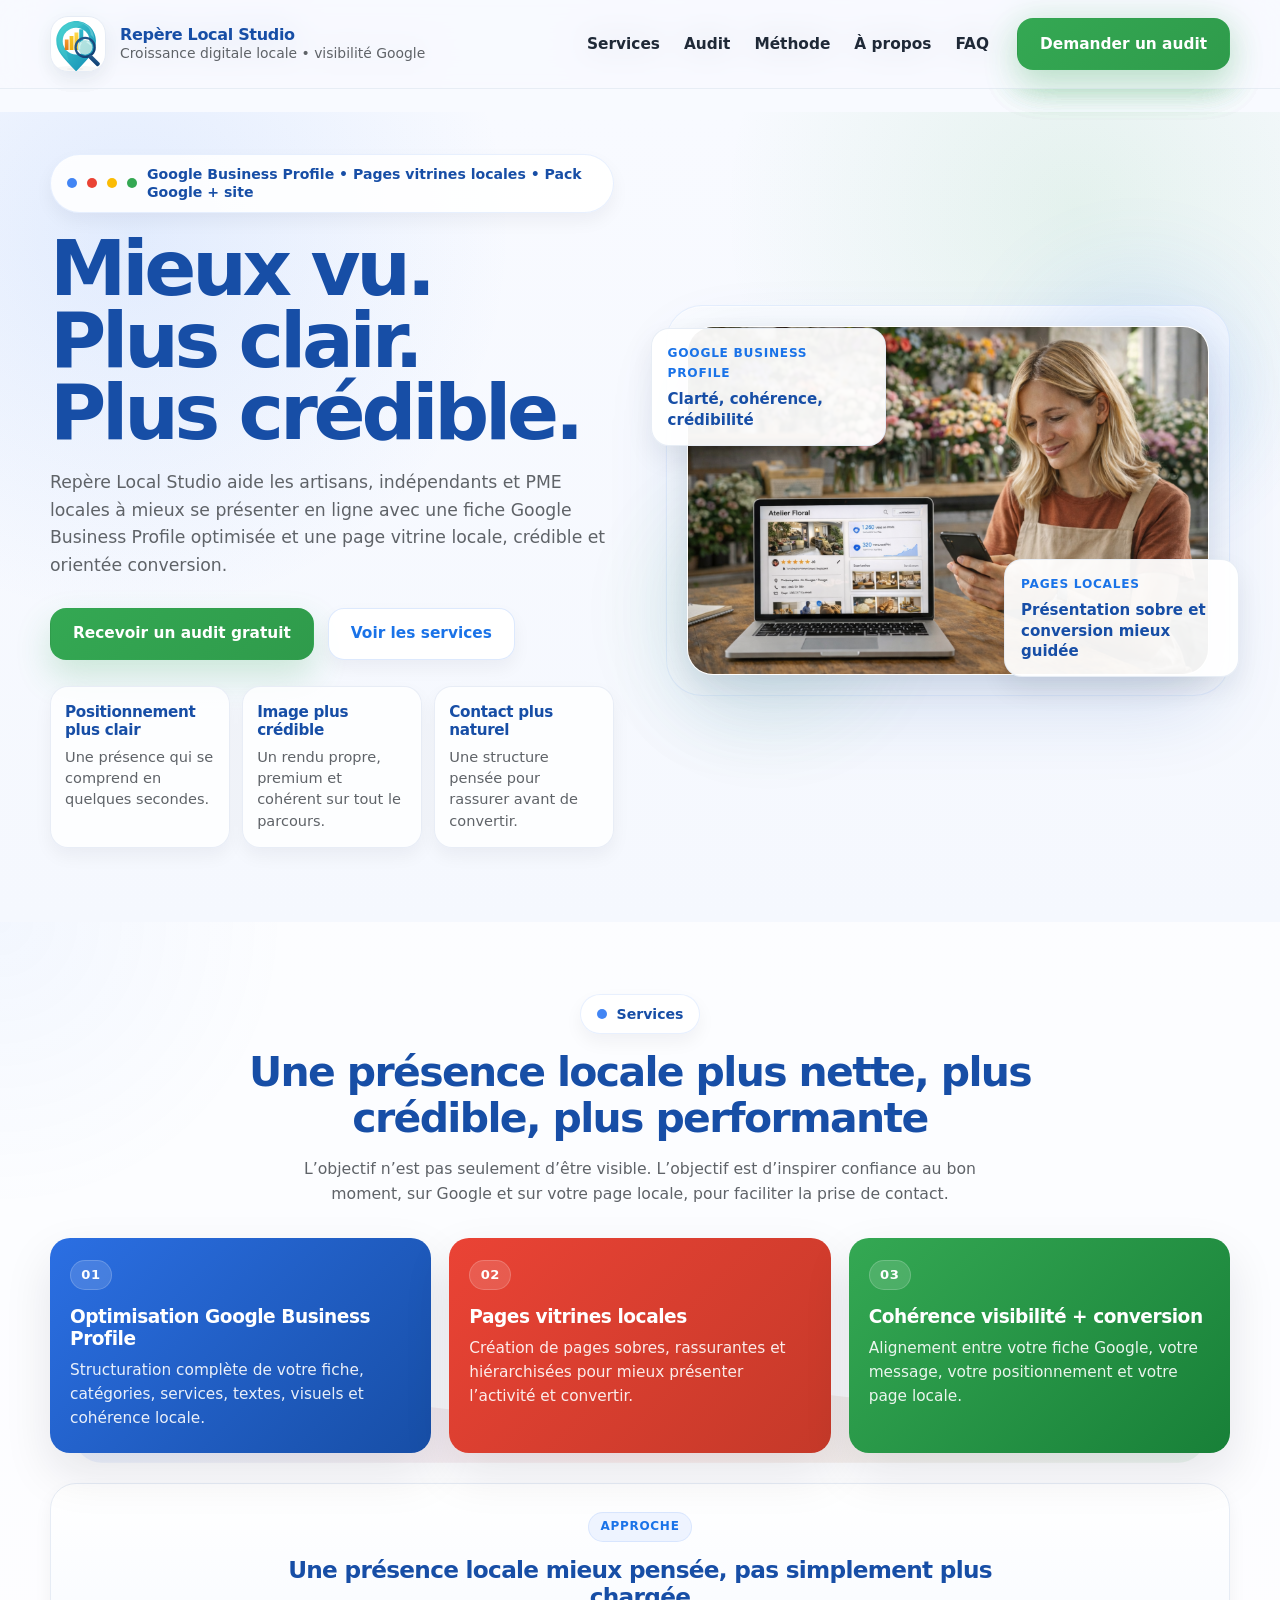
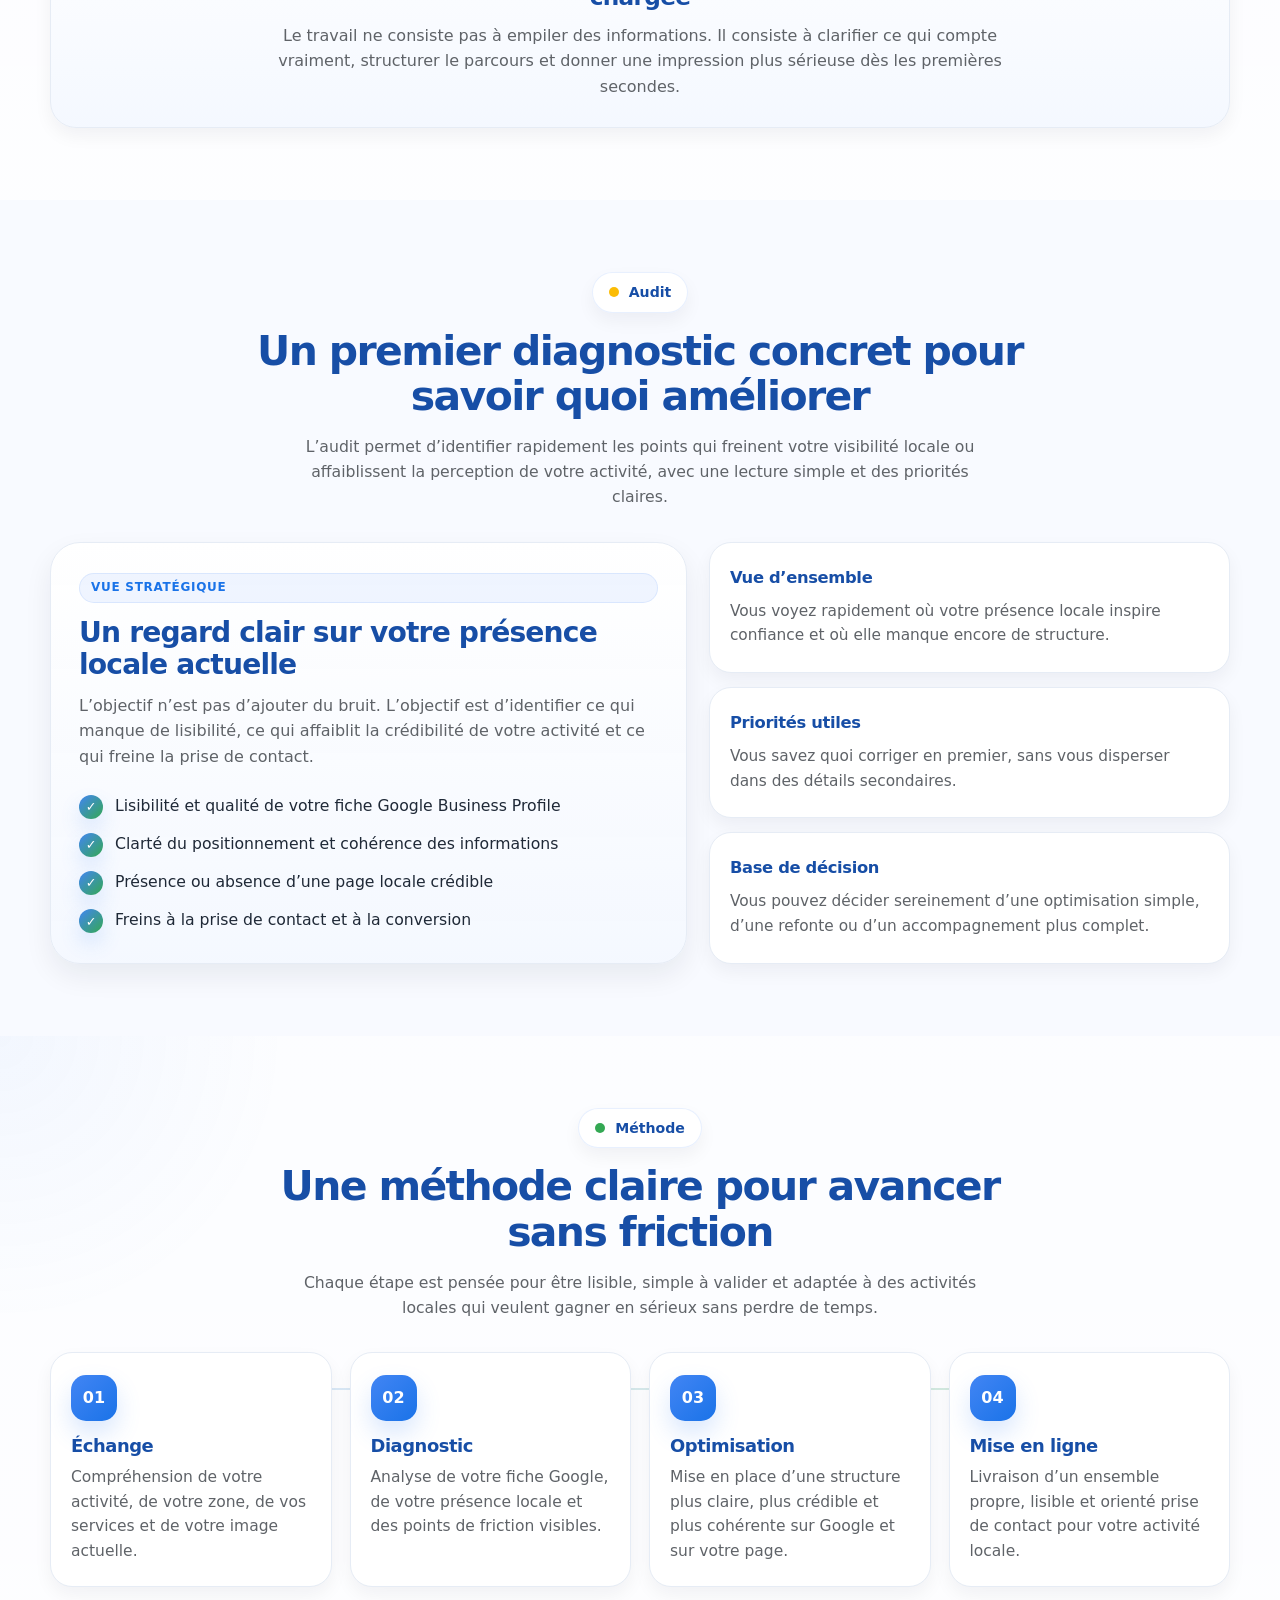
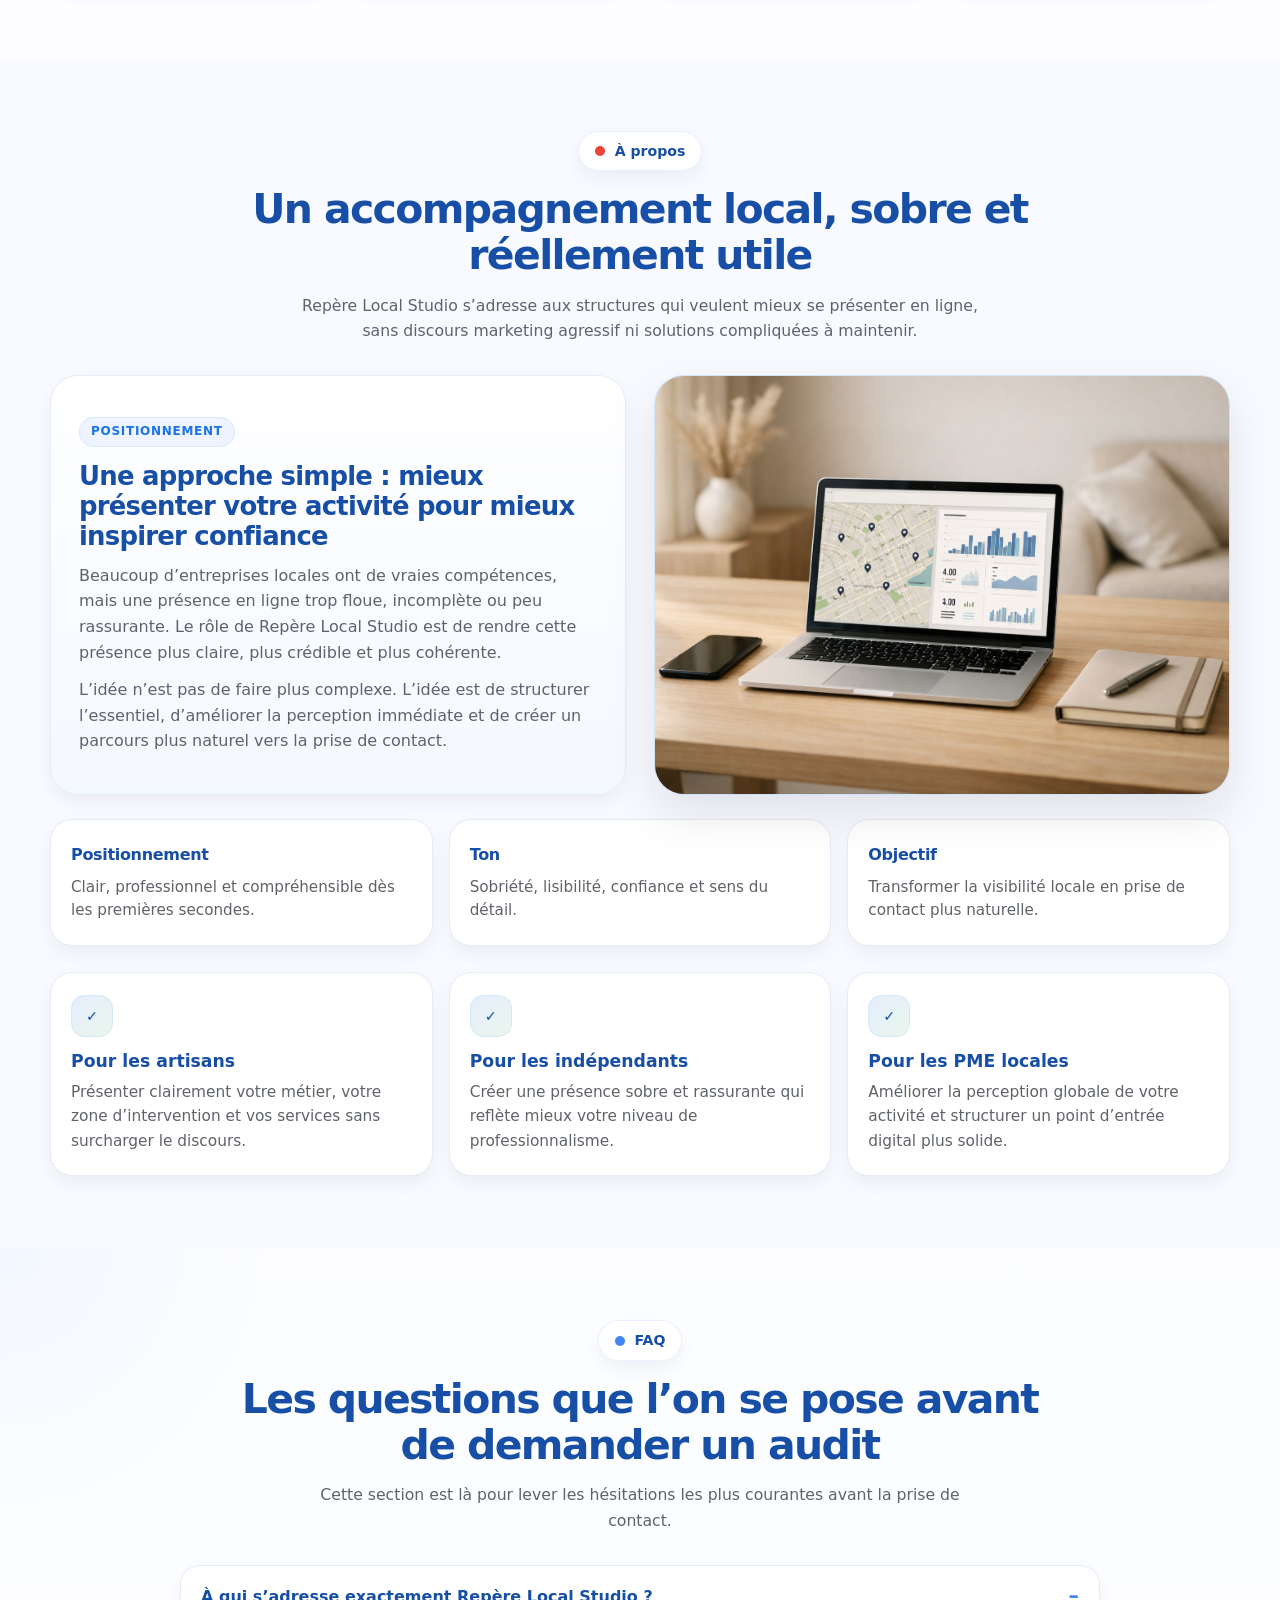
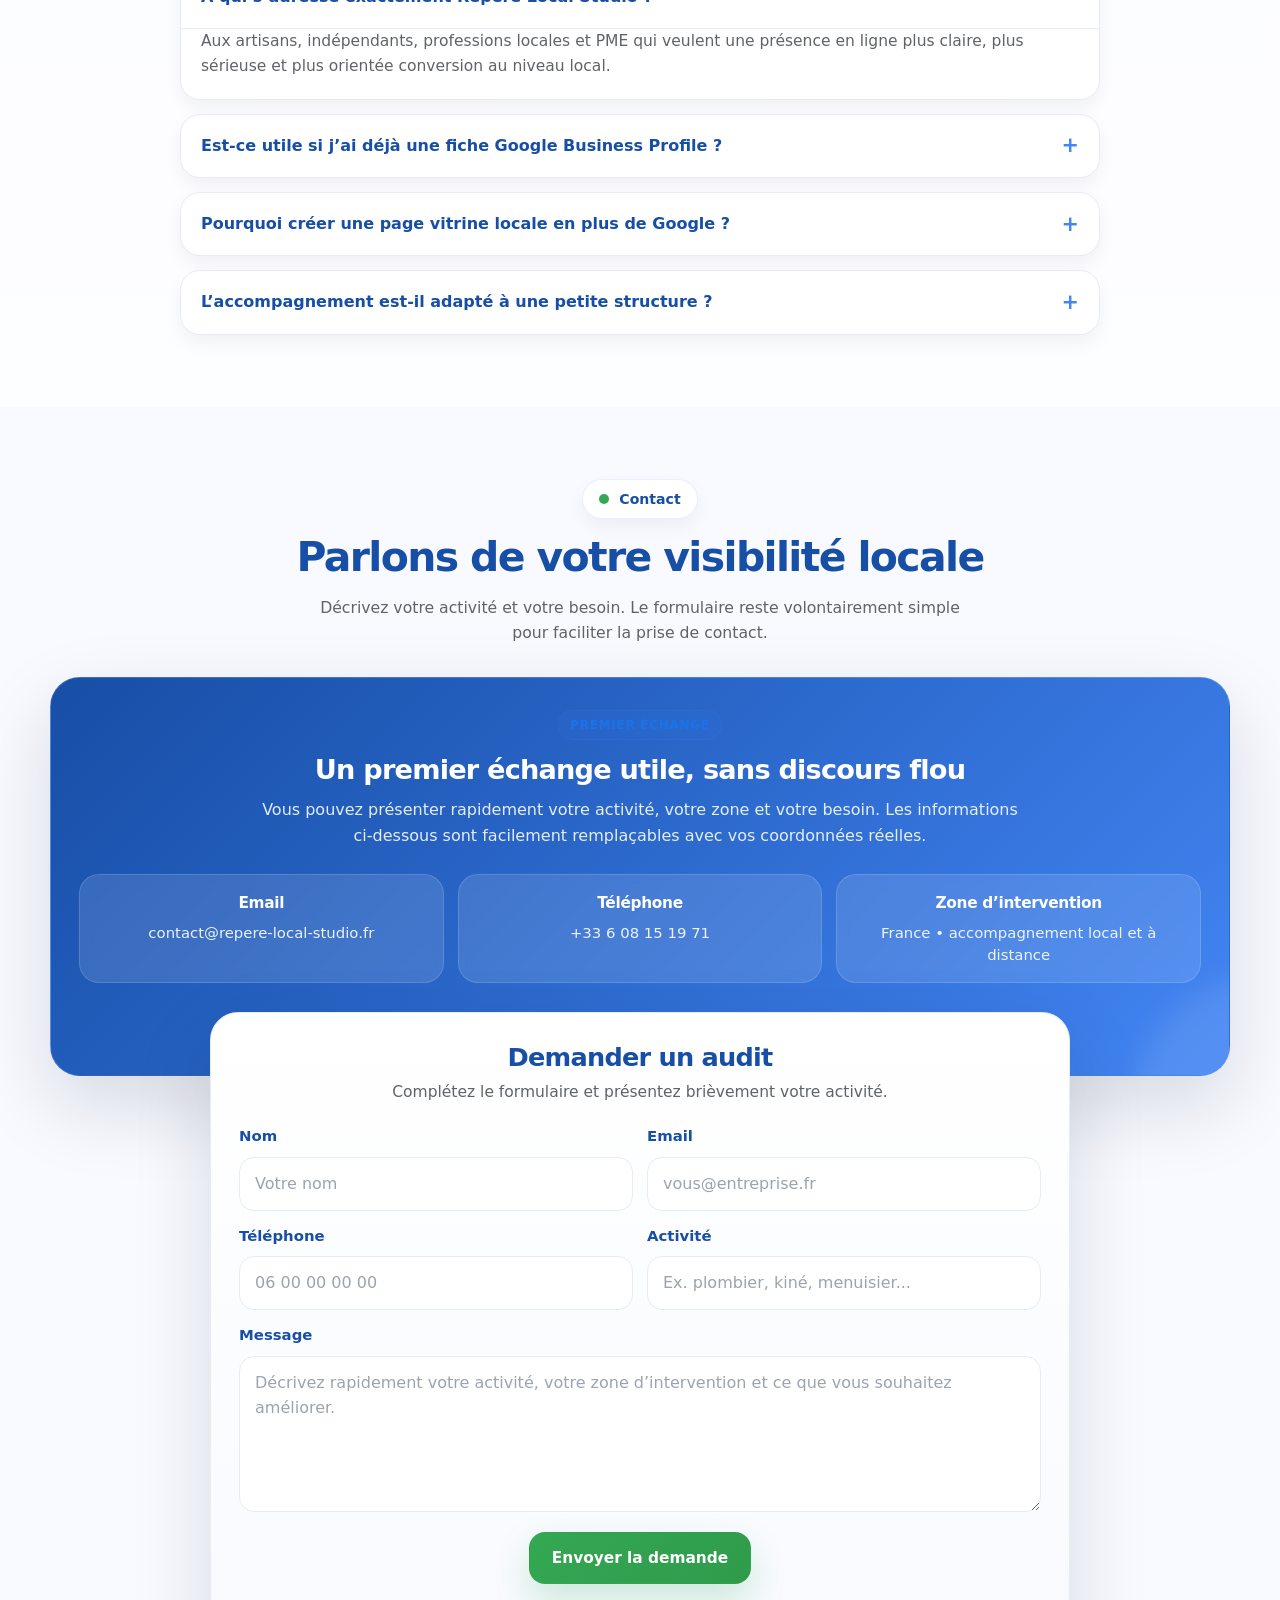
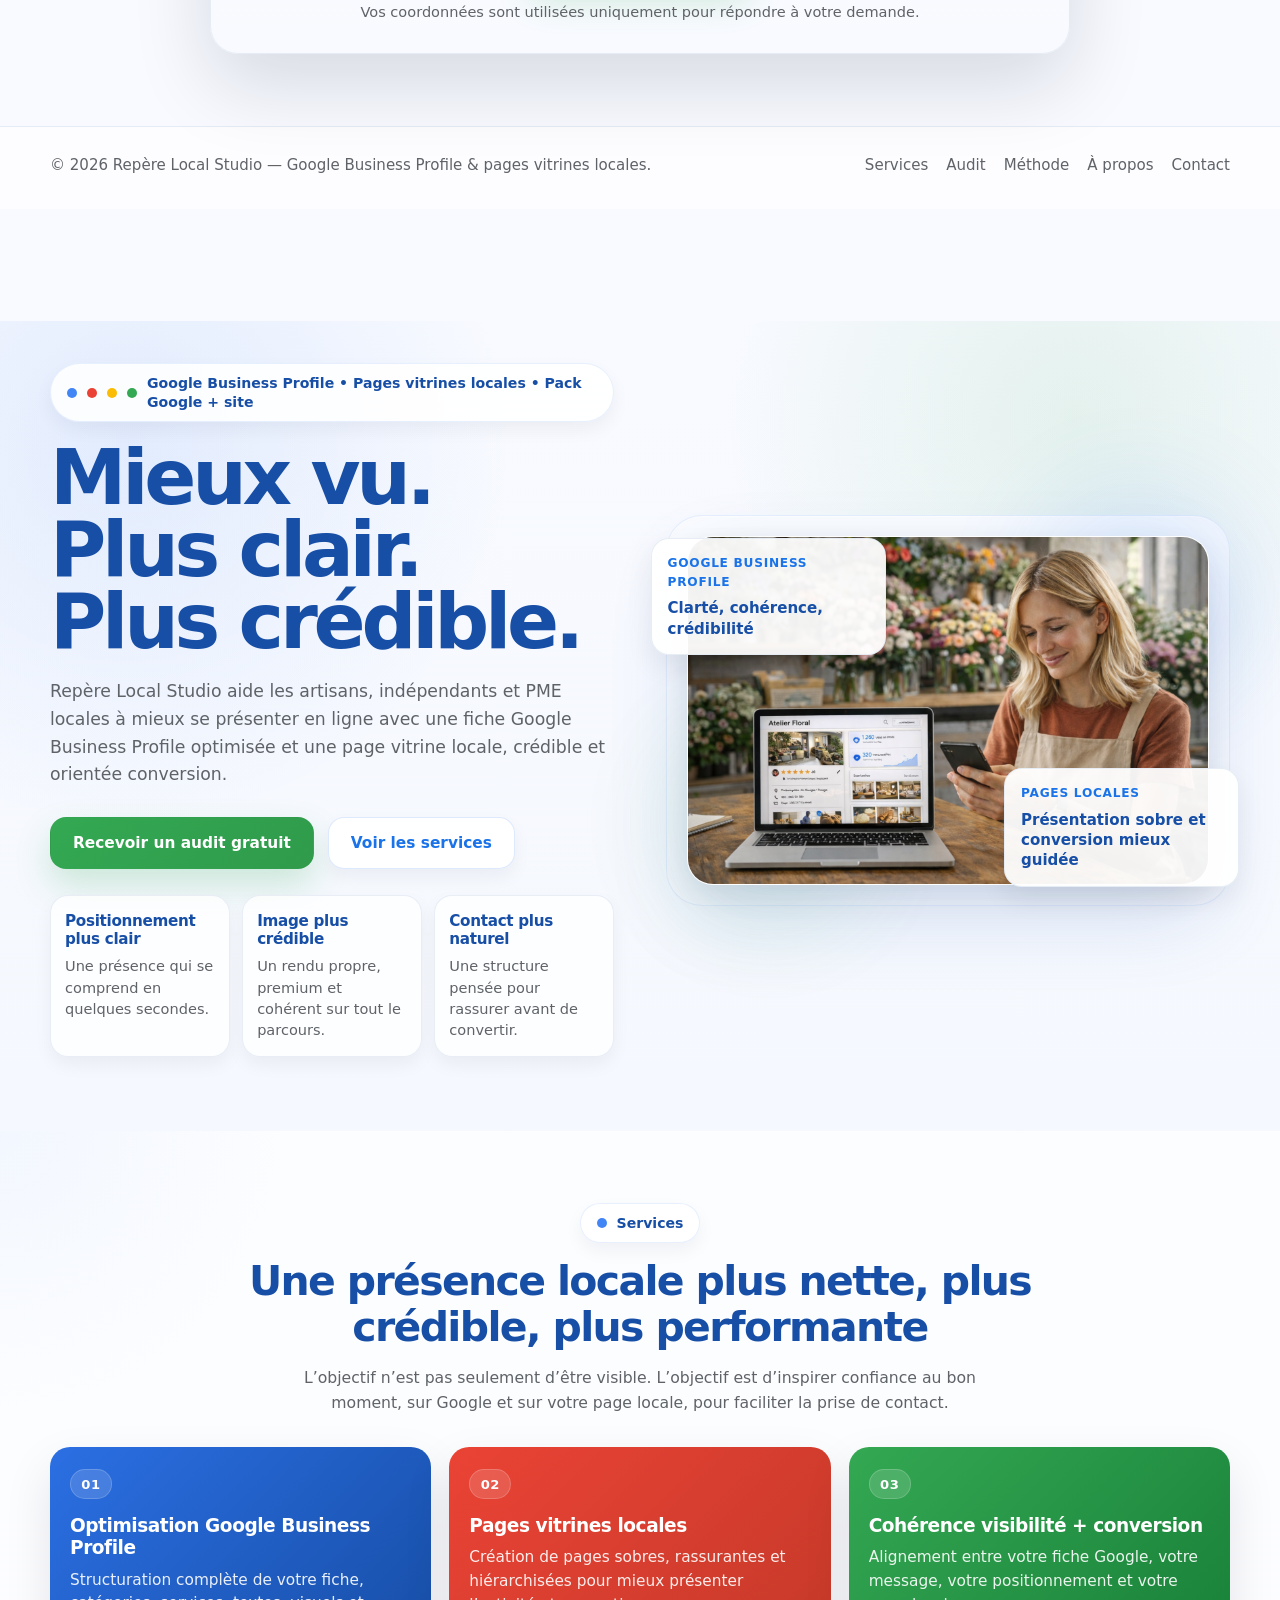
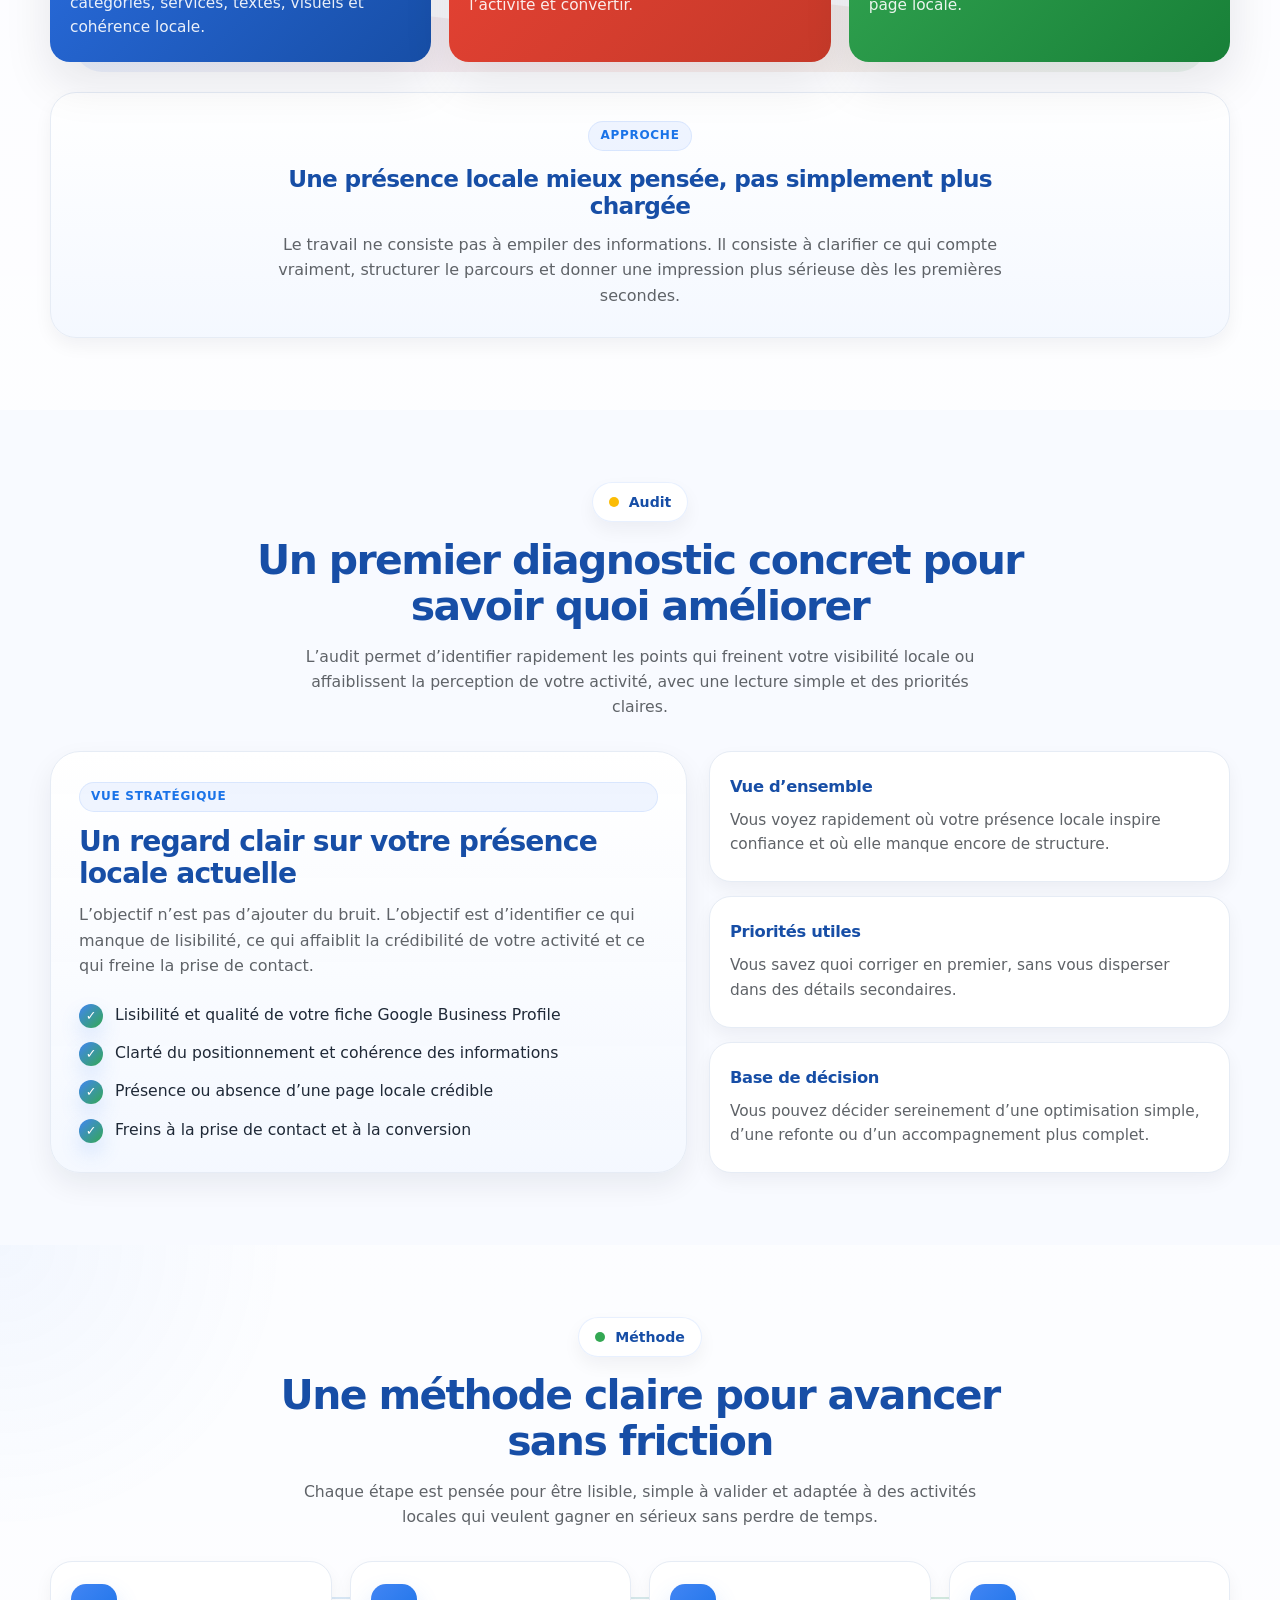
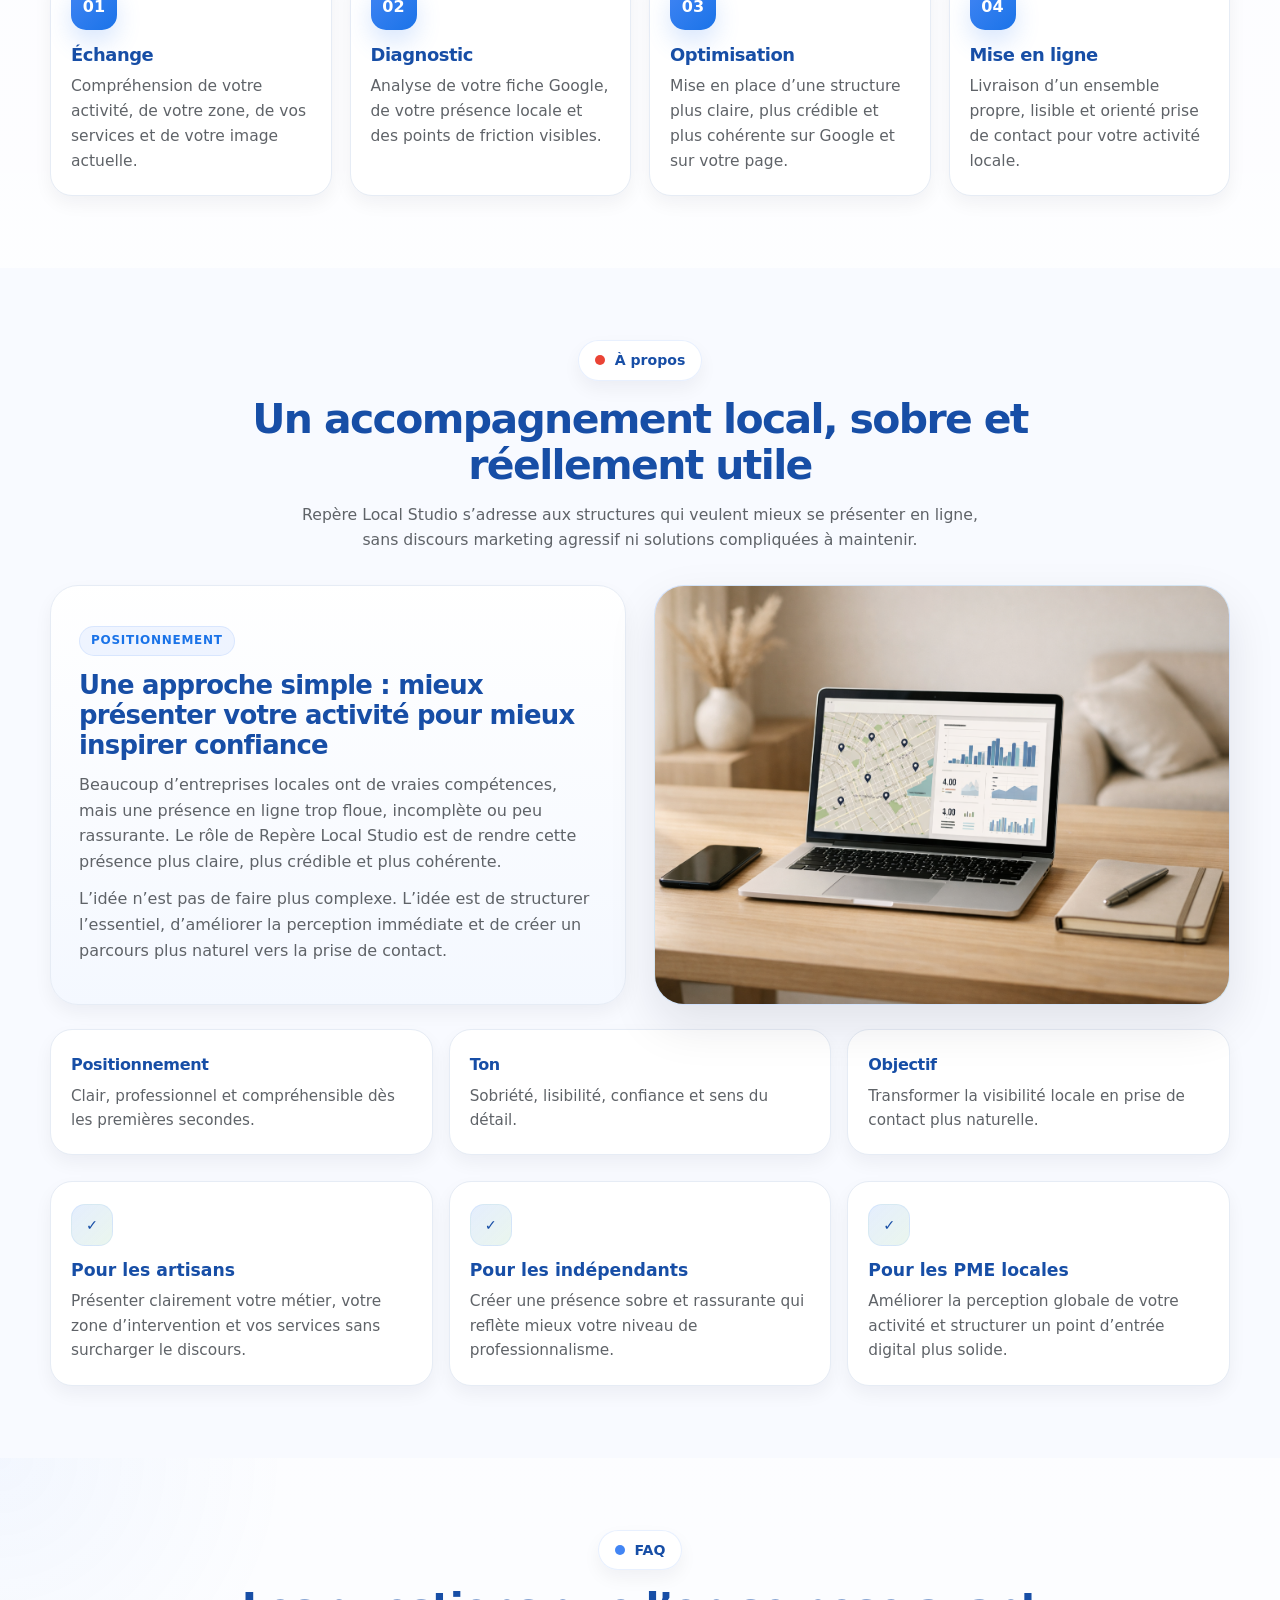
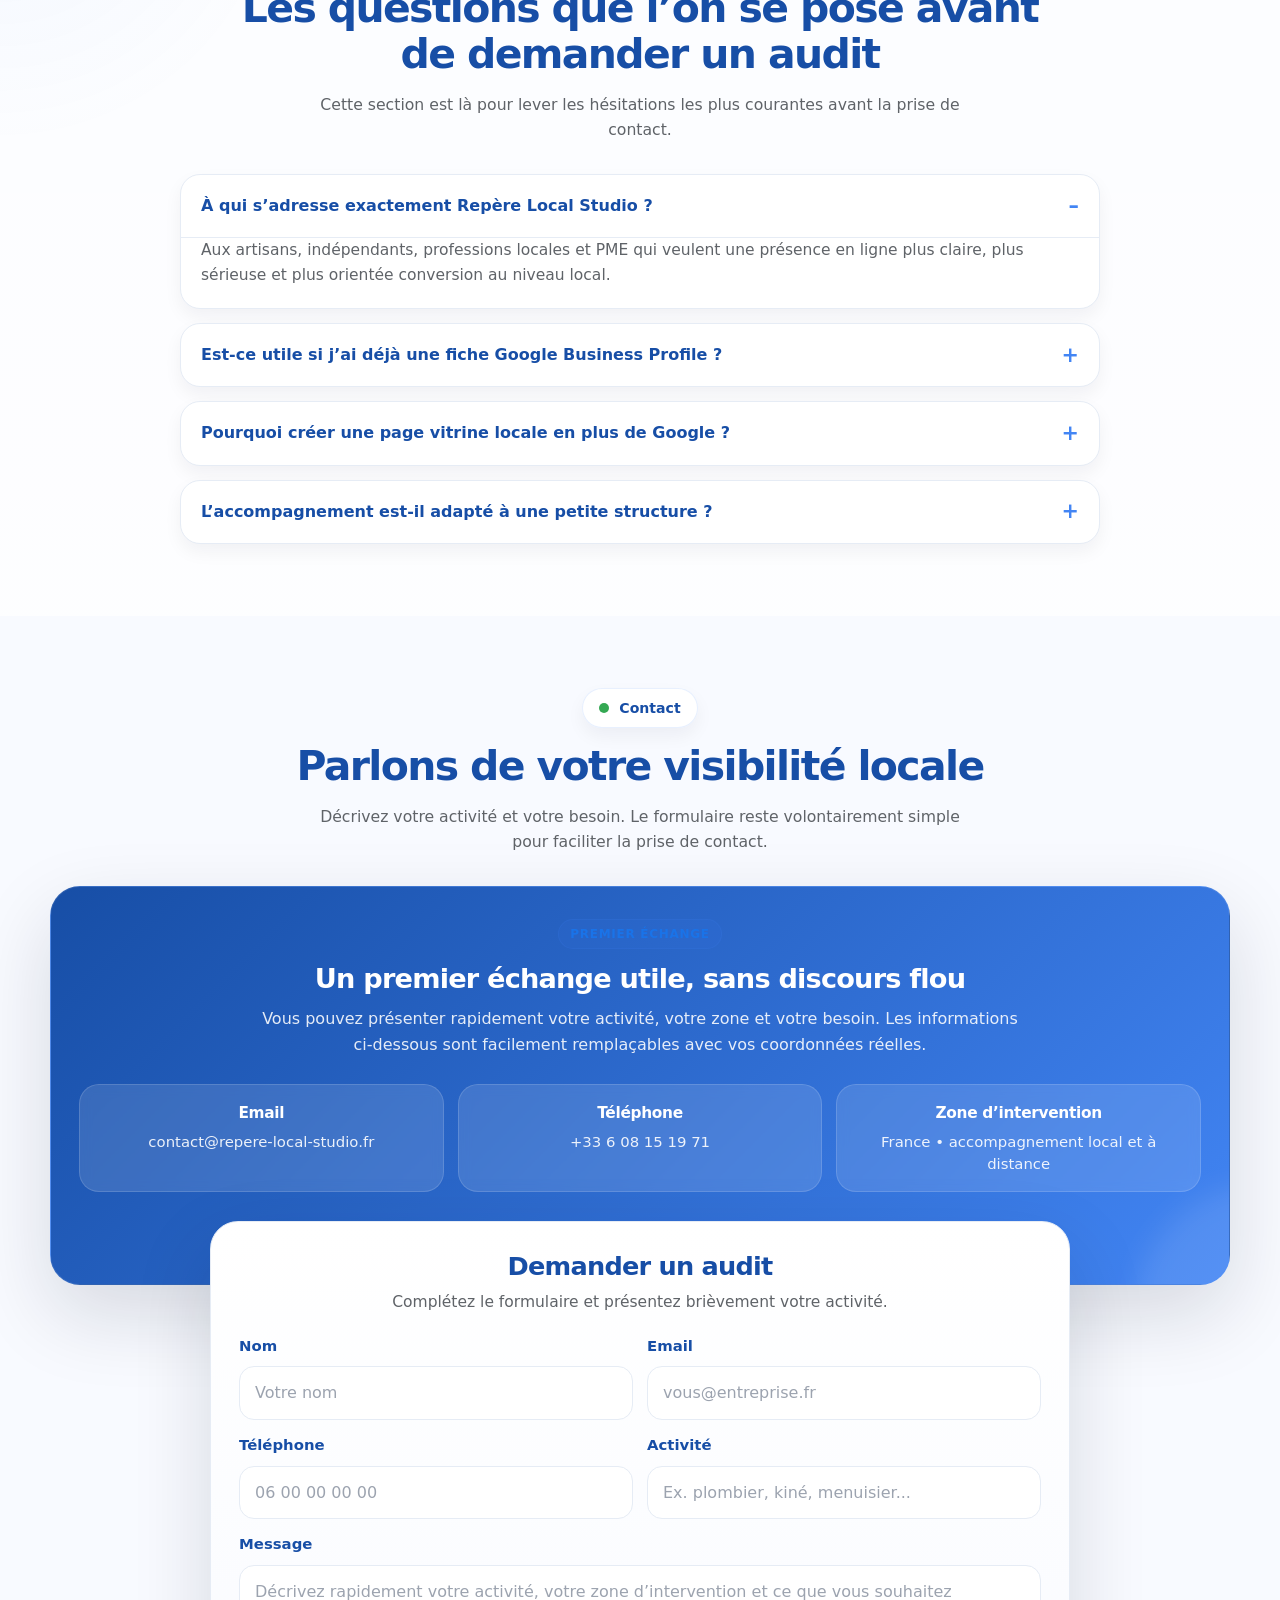
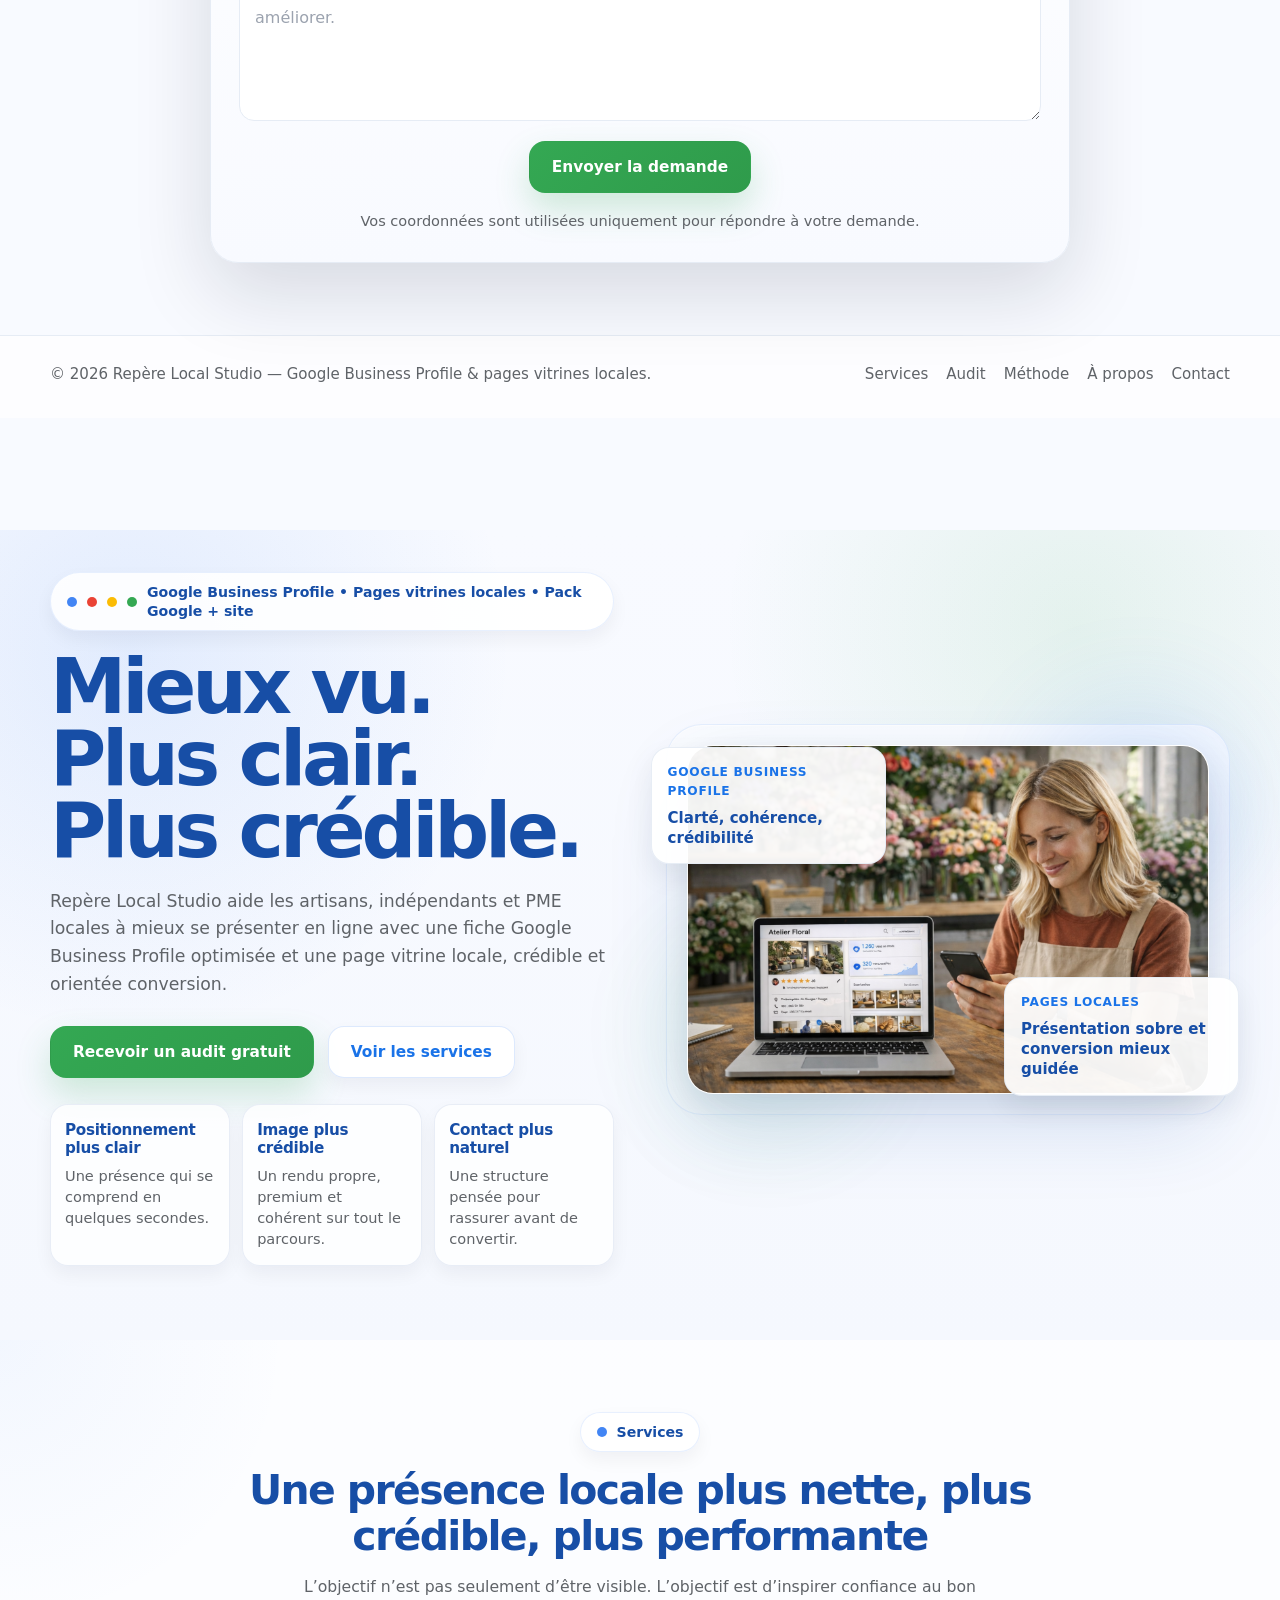
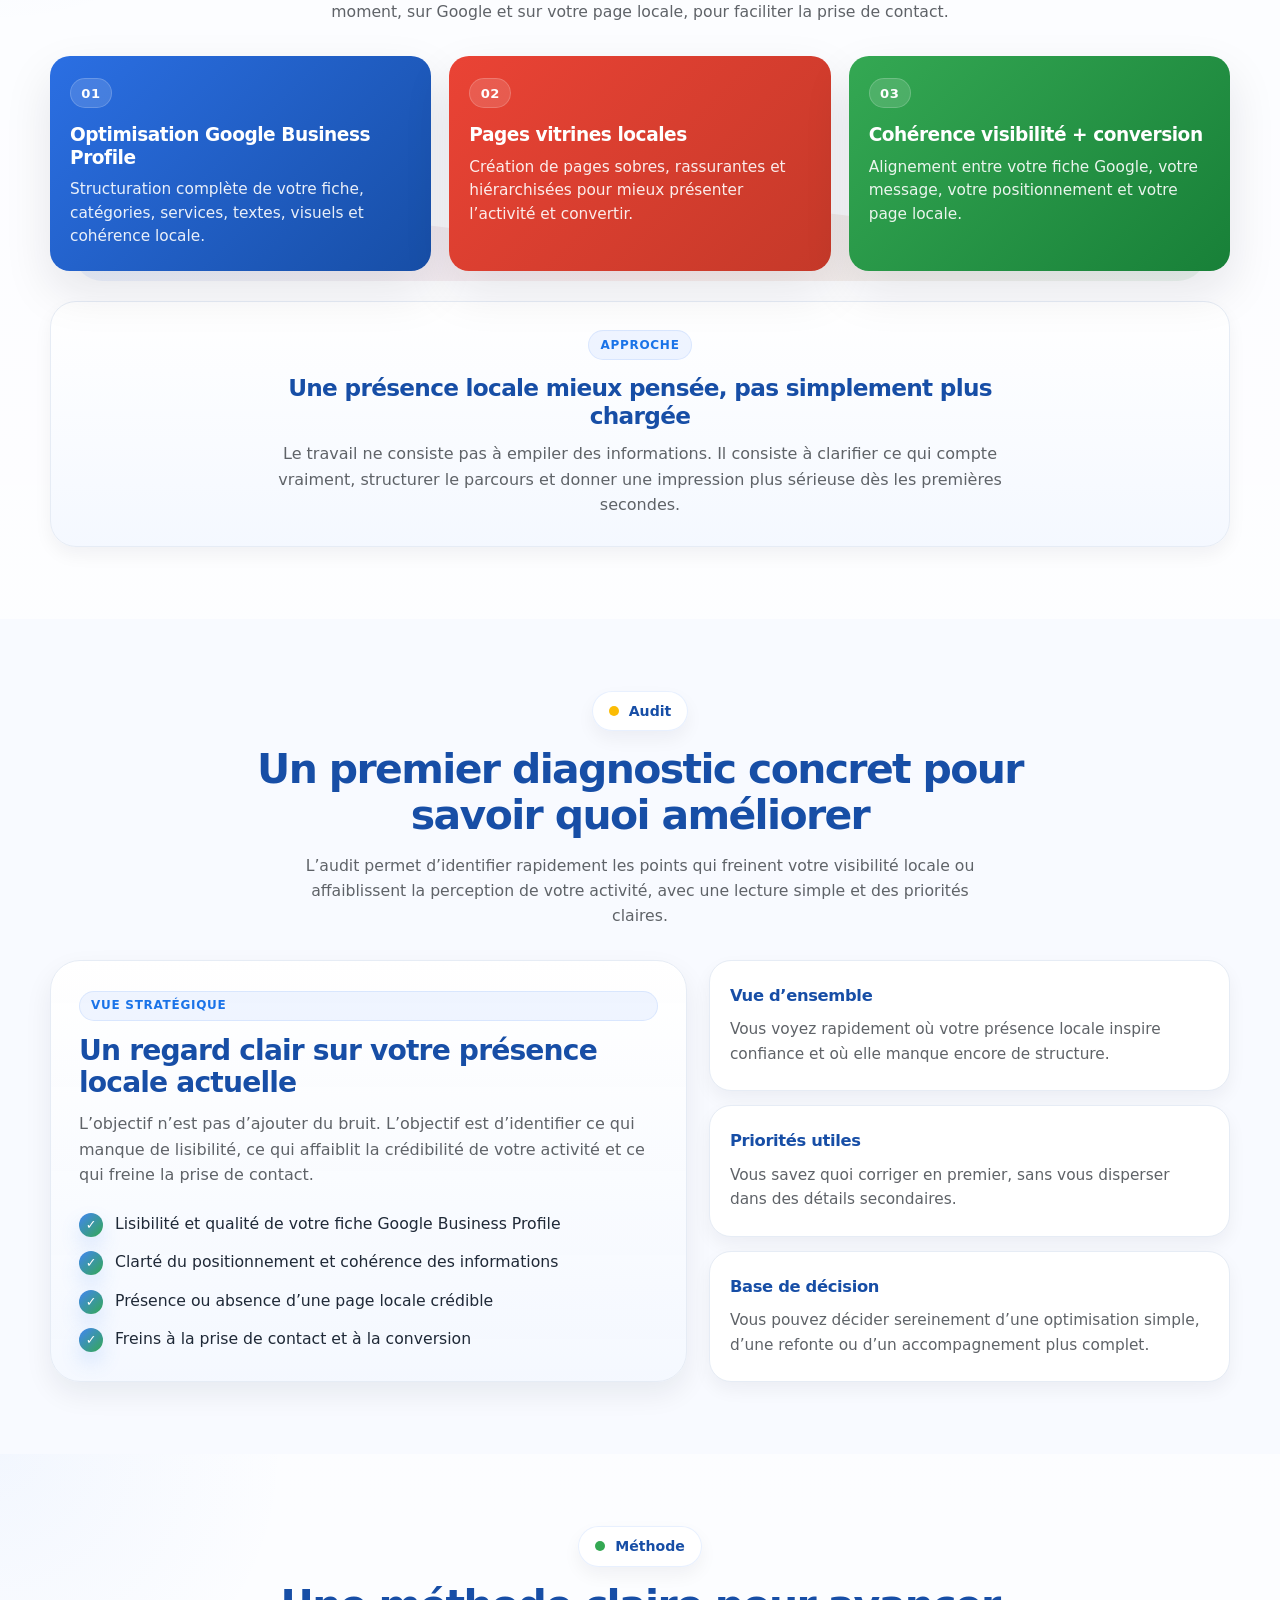
==== commit e6ba2466: "Update index.html" ====
--- a/index.html
+++ b/index.html
@@ -1,13 +1,16 @@
+<!DOCTYPE html>
+<html lang="fr">
+<!DOCTYPE html>
+<html lang="fr">
 <!DOCTYPE html>
 <html lang="fr">
 <head>
   <meta charset="UTF-8" />
-  <link rel="stylesheet" href="style-ready.css">
+  <link rel="stylesheet" href="style.css">
   <meta name="viewport" content="width=device-width, initial-scale=1.0" />
   <meta
     name="description"
-    content="Repère Local Studio accompagne les artisans, indépendants et PME locales dans l’optimisation de leur Google Business Profile et la création de pages vitrines locales orientées conversion."
-  />
+    content="Repère Local Studio accompagne les artisans, indépendants et PME locales dans l’optimisation de leur Google Business Profile et la création de pages vitrines locales orientées conversion." />
   <title>Repère Local Studio — Google Business Profile & pages vitrines locales</title>
   <link rel="stylesheet" href="style.css" />
 </head>
@@ -463,3 +466,912 @@
   </div>
 </body>
 </html>
+
+  <title>Repère Local Studio — Google Business Profile & pages vitrines locales</title>
+  <link rel="stylesheet" href="style.css" />
+</head>
+<body>
+  <div class="site-wrap">
+    <header class="site-header">
+      <div class="container">
+        <div class="header-shell">
+          <a class="brand" href="#top" aria-label="Repère Local Studio, retour en haut de page">
+            <div class="brand-logo">
+              <img src="logo-mark.svg" alt="Logo Repère Local Studio" />
+            </div>
+            <div class="brand-copy">
+              <p class="brand-name">Repère Local Studio</p>
+              <p class="brand-tag">Croissance digitale locale • visibilité Google</p>
+            </div>
+          </a>
+
+          <nav class="nav" aria-label="Navigation principale">
+            <div class="nav-links">
+              <a href="#services">Services</a>
+              <a href="#audit">Audit</a>
+              <a href="#methode">Méthode</a>
+              <a href="#apropos">À propos</a>
+              <a href="#faq">FAQ</a>
+            </div>
+            <a class="button" href="#contact">Demander un audit</a>
+          </nav>
+        </div>
+      </div>
+    </header>
+
+    <main id="top">
+      <section class="hero">
+        <div class="container">
+          <div class="hero-shell">
+            <div class="hero-copy">
+              <div class="hero-copy-inner">
+                <div class="eyebrow">
+                  <span class="dot dot-blue"></span>
+                  <span class="dot dot-red"></span>
+                  <span class="dot dot-yellow"></span>
+                  <span class="dot dot-green"></span>
+                  <span>Google Business Profile • Pages vitrines locales • Pack Google + site</span>
+                </div>
+
+                <h1>Mieux vu.<br>Plus clair.<br>Plus crédible.</h1>
+
+                <p class="hero-intro">
+                  Repère Local Studio aide les artisans, indépendants et PME locales à mieux se présenter en ligne avec une fiche Google Business Profile optimisée et une page vitrine locale, crédible et orientée conversion.
+                </p>
+
+                <div class="hero-actions">
+                  <a class="button" href="#contact">Recevoir un audit gratuit</a>
+                  <a class="button-outline" href="#services">Voir les services</a>
+                </div>
+
+                <div class="hero-proof">
+                  <article class="proof-card">
+                    <strong>Positionnement plus clair</strong>
+                    <span>Une présence qui se comprend en quelques secondes.</span>
+                  </article>
+                  <article class="proof-card">
+                    <strong>Image plus crédible</strong>
+                    <span>Un rendu propre, premium et cohérent sur tout le parcours.</span>
+                  </article>
+                  <article class="proof-card">
+                    <strong>Contact plus naturel</strong>
+                    <span>Une structure pensée pour rassurer avant de convertir.</span>
+                  </article>
+                </div>
+              </div>
+            </div>
+
+            <div class="hero-media">
+              <div class="hero-media-glow hero-media-glow-blue"></div>
+              <div class="hero-media-glow hero-media-glow-green"></div>
+
+              <div class="hero-visual" aria-label="Professionnelle consultant son activité locale sur ordinateur">
+                <img src="atelier.png"alt="Professionnelle consultant son activité locale sur ordinateur" />
+              </div>
+
+              <div class="hero-float-card hero-float-top">
+                <span class="hero-float-kicker">Google Business Profile</span>
+                <strong>Clarté, cohérence, crédibilité</strong>
+              </div>
+
+              <div class="hero-float-card hero-float-bottom">
+                <span class="hero-float-kicker">Pages locales</span>
+                <strong>Présentation sobre et conversion mieux guidée</strong>
+              </div>
+            </div>
+          </div>
+        </div>
+      </section>
+
+      <section class="section section-soft" id="services">
+        <div class="container">
+          <div class="section-head">
+            <div class="eyebrow eyebrow-center">
+              <span class="dot dot-blue"></span>
+              <span>Services</span>
+            </div>
+            <h2 class="section-title">Une présence locale plus nette, plus crédible, plus performante</h2>
+            <p class="section-intro">
+              L’objectif n’est pas seulement d’être visible. L’objectif est d’inspirer confiance au bon moment, sur Google et sur votre page locale, pour faciliter la prise de contact.
+            </p>
+          </div>
+
+          <div class="services-ribbon">
+            <article class="service-ribbon-card service-blue">
+              <span class="service-kicker">01</span>
+              <h3>Optimisation Google Business Profile</h3>
+              <p>Structuration complète de votre fiche, catégories, services, textes, visuels et cohérence locale.</p>
+            </article>
+
+            <article class="service-ribbon-card service-red">
+              <span class="service-kicker">02</span>
+              <h3>Pages vitrines locales</h3>
+              <p>Création de pages sobres, rassurantes et hiérarchisées pour mieux présenter l’activité et convertir.</p>
+            </article>
+
+            <article class="service-ribbon-card service-green">
+              <span class="service-kicker">03</span>
+              <h3>Cohérence visibilité + conversion</h3>
+              <p>Alignement entre votre fiche Google, votre message, votre positionnement et votre page locale.</p>
+            </article>
+          </div>
+
+          <div class="services-note-card">
+            <div class="services-note-copy">
+              <span class="panel-label-light">Approche</span>
+              <h3>Une présence locale mieux pensée, pas simplement plus chargée</h3>
+              <p>
+                Le travail ne consiste pas à empiler des informations. Il consiste à clarifier ce qui compte vraiment, structurer le parcours et donner une impression plus sérieuse dès les premières secondes.
+              </p>
+            </div>
+          </div>
+        </div>
+      </section>
+
+      <section class="section" id="audit">
+        <div class="container">
+          <div class="section-head">
+            <div class="eyebrow eyebrow-center">
+              <span class="dot dot-yellow"></span>
+              <span>Audit</span>
+            </div>
+            <h2 class="section-title">Un premier diagnostic concret pour savoir quoi améliorer</h2>
+            <p class="section-intro">
+              L’audit permet d’identifier rapidement les points qui freinent votre visibilité locale ou affaiblissent la perception de votre activité, avec une lecture simple et des priorités claires.
+            </p>
+          </div>
+
+          <div class="audit-stage">
+            <div class="audit-main-card">
+              <span class="panel-label-light">Vue stratégique</span>
+              <h3>Un regard clair sur votre présence locale actuelle</h3>
+              <p>
+                L’objectif n’est pas d’ajouter du bruit. L’objectif est d’identifier ce qui manque de lisibilité, ce qui affaiblit la crédibilité de votre activité et ce qui freine la prise de contact.
+              </p>
+
+              <ul class="audit-list-premium">
+                <li>Lisibilité et qualité de votre fiche Google Business Profile</li>
+                <li>Clarté du positionnement et cohérence des informations</li>
+                <li>Présence ou absence d’une page locale crédible</li>
+                <li>Freins à la prise de contact et à la conversion</li>
+              </ul>
+            </div>
+
+            <div class="audit-side-notes">
+              <article class="audit-note-card">
+                <strong>Vue d’ensemble</strong>
+                <p>Vous voyez rapidement où votre présence locale inspire confiance et où elle manque encore de structure.</p>
+              </article>
+
+              <article class="audit-note-card">
+                <strong>Priorités utiles</strong>
+                <p>Vous savez quoi corriger en premier, sans vous disperser dans des détails secondaires.</p>
+              </article>
+
+              <article class="audit-note-card">
+                <strong>Base de décision</strong>
+                <p>Vous pouvez décider sereinement d’une optimisation simple, d’une refonte ou d’un accompagnement plus complet.</p>
+              </article>
+            </div>
+          </div>
+        </div>
+      </section>
+
+      <section class="section section-soft" id="methode">
+        <div class="container">
+          <div class="section-head">
+            <div class="eyebrow eyebrow-center">
+              <span class="dot dot-green"></span>
+              <span>Méthode</span>
+            </div>
+            <h2 class="section-title">Une méthode claire pour avancer sans friction</h2>
+            <p class="section-intro">
+              Chaque étape est pensée pour être lisible, simple à valider et adaptée à des activités locales qui veulent gagner en sérieux sans perdre de temps.
+            </p>
+          </div>
+
+          <div class="method-shell">
+            <div class="method-line"></div>
+
+            <article class="card method-card">
+              <div class="step-badge">01</div>
+              <h3>Échange</h3>
+              <p>Compréhension de votre activité, de votre zone, de vos services et de votre image actuelle.</p>
+            </article>
+
+            <article class="card method-card">
+              <div class="step-badge">02</div>
+              <h3>Diagnostic</h3>
+              <p>Analyse de votre fiche Google, de votre présence locale et des points de friction visibles.</p>
+            </article>
+
+            <article class="card method-card">
+              <div class="step-badge">03</div>
+              <h3>Optimisation</h3>
+              <p>Mise en place d’une structure plus claire, plus crédible et plus cohérente sur Google et sur votre page.</p>
+            </article>
+
+            <article class="card method-card">
+              <div class="step-badge">04</div>
+              <h3>Mise en ligne</h3>
+              <p>Livraison d’un ensemble propre, lisible et orienté prise de contact pour votre activité locale.</p>
+            </article>
+          </div>
+        </div>
+      </section>
+
+      <section class="section" id="apropos">
+        <div class="container">
+          <div class="section-head">
+            <div class="eyebrow eyebrow-center">
+              <span class="dot dot-red"></span>
+              <span>À propos</span>
+            </div>
+            <h2 class="section-title">Un accompagnement local, sobre et réellement utile</h2>
+            <p class="section-intro">
+              Repère Local Studio s’adresse aux structures qui veulent mieux se présenter en ligne, sans discours marketing agressif ni solutions compliquées à maintenir.
+            </p>
+          </div>
+
+          <div class="about-story">
+            <div class="about-story-copy">
+              <div class="about-story-text">
+                <span class="panel-label-light">Positionnement</span>
+                <h3>Une approche simple : mieux présenter votre activité pour mieux inspirer confiance</h3>
+                <p>
+                  Beaucoup d’entreprises locales ont de vraies compétences, mais une présence en ligne trop floue, incomplète ou peu rassurante. Le rôle de Repère Local Studio est de rendre cette présence plus claire, plus crédible et plus cohérente.
+                </p>
+                <p>
+                  L’idée n’est pas de faire plus complexe. L’idée est de structurer l’essentiel, d’améliorer la perception immédiate et de créer un parcours plus naturel vers la prise de contact.
+                </p>
+              </div>
+            </div>
+
+            <div class="about-visual-card">
+              <img src="Espace de travail moderne et épuré.png" alt="Repère Local Studio - accompagnement local" />
+            </div>
+          </div>
+
+          <div class="about-metrics-full">
+            <div class="about-metric-card">
+              <strong>Positionnement</strong>
+              <span>Clair, professionnel et compréhensible dès les premières secondes.</span>
+            </div>
+
+            <div class="about-metric-card">
+              <strong>Ton</strong>
+              <span>Sobriété, lisibilité, confiance et sens du détail.</span>
+            </div>
+
+            <div class="about-metric-card">
+              <strong>Objectif</strong>
+              <span>Transformer la visibilité locale en prise de contact plus naturelle.</span>
+            </div>
+          </div>
+
+          <div class="audience-band">
+            <article class="audience-card">
+              <div class="icon-dot">✓</div>
+              <h3>Pour les artisans</h3>
+              <p>Présenter clairement votre métier, votre zone d’intervention et vos services sans surcharger le discours.</p>
+            </article>
+
+            <article class="audience-card">
+              <div class="icon-dot">✓</div>
+              <h3>Pour les indépendants</h3>
+              <p>Créer une présence sobre et rassurante qui reflète mieux votre niveau de professionnalisme.</p>
+            </article>
+
+            <article class="audience-card">
+              <div class="icon-dot">✓</div>
+              <h3>Pour les PME locales</h3>
+              <p>Améliorer la perception globale de votre activité et structurer un point d’entrée digital plus solide.</p>
+            </article>
+          </div>
+        </div>
+      </section>
+
+      <section class="section section-soft" id="faq">
+        <div class="container">
+          <div class="section-head">
+            <div class="eyebrow eyebrow-center">
+              <span class="dot dot-blue"></span>
+              <span>FAQ</span>
+            </div>
+            <h2 class="section-title">Les questions que l’on se pose avant de demander un audit</h2>
+            <p class="section-intro">
+              Cette section est là pour lever les hésitations les plus courantes avant la prise de contact.
+            </p>
+          </div>
+
+          <div class="faq-grid">
+            <details class="faq-item" open>
+              <summary>À qui s’adresse exactement Repère Local Studio ?</summary>
+              <div class="faq-answer">
+                Aux artisans, indépendants, professions locales et PME qui veulent une présence en ligne plus claire, plus sérieuse et plus orientée conversion au niveau local.
+              </div>
+            </details>
+
+            <details class="faq-item">
+              <summary>Est-ce utile si j’ai déjà une fiche Google Business Profile ?</summary>
+              <div class="faq-answer">
+                Oui. Une fiche existe parfois, mais elle n’est pas toujours optimisée, cohérente ou suffisamment rassurante pour convertir un visiteur en prospect.
+              </div>
+            </details>
+
+            <details class="faq-item">
+              <summary>Pourquoi créer une page vitrine locale en plus de Google ?</summary>
+              <div class="faq-answer">
+                Parce qu’une page bien conçue permet de mieux expliquer vos services, d’améliorer votre crédibilité et de mieux orienter la prise de contact.
+              </div>
+            </details>
+
+            <details class="faq-item">
+              <summary>L’accompagnement est-il adapté à une petite structure ?</summary>
+              <div class="faq-answer">
+                Oui. L’approche a justement été pensée pour des structures locales qui veulent quelque chose de propre, lisible et utile sans usine à gaz.
+              </div>
+            </details>
+          </div>
+        </div>
+      </section>
+
+      <section class="section" id="contact">
+        <div class="container">
+          <div class="section-head">
+            <div class="eyebrow eyebrow-center">
+              <span class="dot dot-green"></span>
+              <span>Contact</span>
+            </div>
+            <h2 class="section-title">Parlons de votre visibilité locale</h2>
+            <p class="section-intro">
+              Décrivez votre activité et votre besoin. Le formulaire reste volontairement simple pour faciliter la prise de contact.
+            </p>
+          </div>
+
+          <div class="contact-stage">
+            <div class="contact-stage-top">
+              <div class="contact-stage-copy">
+                <span class="panel-label-light">Premier échange</span>
+                <h3>Un premier échange utile, sans discours flou</h3>
+                <p>
+                  Vous pouvez présenter rapidement votre activité, votre zone et votre besoin. Les informations ci-dessous sont facilement remplaçables avec vos coordonnées réelles.
+                </p>
+              </div>
+
+              <div class="contact-points-row">
+                <div class="contact-point-card">
+                  <strong>Email</strong>
+                  <a href="mailto:contact@repere-local-studio.fr">contact@repere-local-studio.fr</a>
+                </div>
+
+                <div class="contact-point-card">
+                  <strong>Téléphone</strong>
+                  <a href="tel:+330608151971">+33 6 08 15 19 71</a>
+                </div>
+
+                <div class="contact-point-card">
+                  <strong>Zone d’intervention</strong>
+                  <span>France • accompagnement local et à distance</span>
+                </div>
+              </div>
+            </div>
+
+            <div class="contact-stage-form-wrap">
+              <div class="contact-form-card">
+                <div>
+                  <h3 class="form-title">Demander un audit</h3>
+                  <p class="form-intro">Complétez le formulaire et présentez brièvement votre activité.</p>
+
+                  <form>
+                    <div class="form-grid">
+                      <div class="field">
+                        <label for="name">Nom</label>
+                        <input id="name" name="name" type="text" placeholder="Votre nom" />
+                      </div>
+
+                      <div class="field">
+                        <label for="email">Email</label>
+                        <input id="email" name="email" type="email" placeholder="vous@entreprise.fr" />
+                      </div>
+
+                      <div class="field">
+                        <label for="phone">Téléphone</label>
+                        <input id="phone" name="phone" type="tel" placeholder="06 00 00 00 00" />
+                      </div>
+
+                      <div class="field">
+                        <label for="company">Activité</label>
+                        <input id="company" name="company" type="text" placeholder="Ex. plombier, kiné, menuisier..." />
+                      </div>
+
+                      <div class="field full">
+                        <label for="message">Message</label>
+                        <textarea id="message" name="message" placeholder="Décrivez rapidement votre activité, votre zone d’intervention et ce que vous souhaitez améliorer."></textarea>
+                      </div>
+                    </div>
+
+                    <div class="form-actions">
+                      <button class="button" type="submit">Envoyer la demande</button>
+                    </div>
+                  </form>
+                </div>
+
+                <p class="form-note">Vos coordonnées sont utilisées uniquement pour répondre à votre demande.</p>
+              </div>
+            </div>
+          </div>
+        </div>
+      </section>
+    </main>
+
+    <footer class="footer">
+      <div class="container">
+        <div class="footer-grid">
+          <p>© 2026 Repère Local Studio — Google Business Profile & pages vitrines locales.</p>
+          <nav class="footer-nav" aria-label="Navigation du pied de page">
+            <a href="#services">Services</a>
+            <a href="#audit">Audit</a>
+            <a href="#methode">Méthode</a>
+            <a href="#apropos">À propos</a>
+            <a href="#contact">Contact</a>
+          </nav>
+        </div>
+      </div>
+    </footer>
+  </div>
+</body>
+</html>
+
+<body>
+  <div class="site-wrap">
+    <header class="site-header">
+      <div class="container">
+        <div class="header-shell">
+          <a class="brand" href="#top" aria-label="Repère Local Studio, retour en haut de page">
+            <div class="brand-logo">
+              <img src="logo-mark.svg" alt="Logo Repère Local Studio" />
+            </div>
+            <div class="brand-copy">
+              <p class="brand-name">Repère Local Studio</p>
+              <p class="brand-tag">Croissance digitale locale • visibilité Google</p>
+            </div>
+          </a>
+
+          <nav class="nav" aria-label="Navigation principale">
+            <div class="nav-links">
+              <a href="#services">Services</a>
+              <a href="#audit">Audit</a>
+              <a href="#methode">Méthode</a>
+              <a href="#apropos">À propos</a>
+              <a href="#faq">FAQ</a>
+            </div>
+            <a class="button" href="#contact">Demander un audit</a>
+          </nav>
+        </div>
+      </div>
+    </header>
+
+    <main id="top">
+      <section class="hero">
+        <div class="container">
+          <div class="hero-shell">
+            <div class="hero-copy">
+              <div class="hero-copy-inner">
+                <div class="eyebrow">
+                  <span class="dot dot-blue"></span>
+                  <span class="dot dot-red"></span>
+                  <span class="dot dot-yellow"></span>
+                  <span class="dot dot-green"></span>
+                  <span>Google Business Profile • Pages vitrines locales • Pack Google + site</span>
+                </div>
+
+                <h1>Mieux vu.<br>Plus clair.<br>Plus crédible.</h1>
+
+                <p class="hero-intro">
+                  Repère Local Studio aide les artisans, indépendants et PME locales à mieux se présenter en ligne avec une fiche Google Business Profile optimisée et une page vitrine locale, crédible et orientée conversion.
+                </p>
+
+                <div class="hero-actions">
+                  <a class="button" href="#contact">Recevoir un audit gratuit</a>
+                  <a class="button-outline" href="#services">Voir les services</a>
+                </div>
+
+                <div class="hero-proof">
+                  <article class="proof-card">
+                    <strong>Positionnement plus clair</strong>
+                    <span>Une présence qui se comprend en quelques secondes.</span>
+                  </article>
+                  <article class="proof-card">
+                    <strong>Image plus crédible</strong>
+                    <span>Un rendu propre, premium et cohérent sur tout le parcours.</span>
+                  </article>
+                  <article class="proof-card">
+                    <strong>Contact plus naturel</strong>
+                    <span>Une structure pensée pour rassurer avant de convertir.</span>
+                  </article>
+                </div>
+              </div>
+            </div>
+
+            <div class="hero-media">
+              <div class="hero-media-glow hero-media-glow-blue"></div>
+              <div class="hero-media-glow hero-media-glow-green"></div>
+
+              <div class="hero-visual" aria-label="Professionnelle consultant son activité locale sur ordinateur">
+                <img src="atelier.png"alt="Professionnelle consultant son activité locale sur ordinateur" />
+              </div>
+
+              <div class="hero-float-card hero-float-top">
+                <span class="hero-float-kicker">Google Business Profile</span>
+                <strong>Clarté, cohérence, crédibilité</strong>
+              </div>
+
+              <div class="hero-float-card hero-float-bottom">
+                <span class="hero-float-kicker">Pages locales</span>
+                <strong>Présentation sobre et conversion mieux guidée</strong>
+              </div>
+            </div>
+          </div>
+        </div>
+      </section>
+
+      <section class="section section-soft" id="services">
+        <div class="container">
+          <div class="section-head">
+            <div class="eyebrow eyebrow-center">
+              <span class="dot dot-blue"></span>
+              <span>Services</span>
+            </div>
+            <h2 class="section-title">Une présence locale plus nette, plus crédible, plus performante</h2>
+            <p class="section-intro">
+              L’objectif n’est pas seulement d’être visible. L’objectif est d’inspirer confiance au bon moment, sur Google et sur votre page locale, pour faciliter la prise de contact.
+            </p>
+          </div>
+
+          <div class="services-ribbon">
+            <article class="service-ribbon-card service-blue">
+              <span class="service-kicker">01</span>
+              <h3>Optimisation Google Business Profile</h3>
+              <p>Structuration complète de votre fiche, catégories, services, textes, visuels et cohérence locale.</p>
+            </article>
+
+            <article class="service-ribbon-card service-red">
+              <span class="service-kicker">02</span>
+              <h3>Pages vitrines locales</h3>
+              <p>Création de pages sobres, rassurantes et hiérarchisées pour mieux présenter l’activité et convertir.</p>
+            </article>
+
+            <article class="service-ribbon-card service-green">
+              <span class="service-kicker">03</span>
+              <h3>Cohérence visibilité + conversion</h3>
+              <p>Alignement entre votre fiche Google, votre message, votre positionnement et votre page locale.</p>
+            </article>
+          </div>
+
+          <div class="services-note-card">
+            <div class="services-note-copy">
+              <span class="panel-label-light">Approche</span>
+              <h3>Une présence locale mieux pensée, pas simplement plus chargée</h3>
+              <p>
+                Le travail ne consiste pas à empiler des informations. Il consiste à clarifier ce qui compte vraiment, structurer le parcours et donner une impression plus sérieuse dès les premières secondes.
+              </p>
+            </div>
+          </div>
+        </div>
+      </section>
+
+      <section class="section" id="audit">
+        <div class="container">
+          <div class="section-head">
+            <div class="eyebrow eyebrow-center">
+              <span class="dot dot-yellow"></span>
+              <span>Audit</span>
+            </div>
+            <h2 class="section-title">Un premier diagnostic concret pour savoir quoi améliorer</h2>
+            <p class="section-intro">
+              L’audit permet d’identifier rapidement les points qui freinent votre visibilité locale ou affaiblissent la perception de votre activité, avec une lecture simple et des priorités claires.
+            </p>
+          </div>
+
+          <div class="audit-stage">
+            <div class="audit-main-card">
+              <span class="panel-label-light">Vue stratégique</span>
+              <h3>Un regard clair sur votre présence locale actuelle</h3>
+              <p>
+                L’objectif n’est pas d’ajouter du bruit. L’objectif est d’identifier ce qui manque de lisibilité, ce qui affaiblit la crédibilité de votre activité et ce qui freine la prise de contact.
+              </p>
+
+              <ul class="audit-list-premium">
+                <li>Lisibilité et qualité de votre fiche Google Business Profile</li>
+                <li>Clarté du positionnement et cohérence des informations</li>
+                <li>Présence ou absence d’une page locale crédible</li>
+                <li>Freins à la prise de contact et à la conversion</li>
+              </ul>
+            </div>
+
+            <div class="audit-side-notes">
+              <article class="audit-note-card">
+                <strong>Vue d’ensemble</strong>
+                <p>Vous voyez rapidement où votre présence locale inspire confiance et où elle manque encore de structure.</p>
+              </article>
+
+              <article class="audit-note-card">
+                <strong>Priorités utiles</strong>
+                <p>Vous savez quoi corriger en premier, sans vous disperser dans des détails secondaires.</p>
+              </article>
+
+              <article class="audit-note-card">
+                <strong>Base de décision</strong>
+                <p>Vous pouvez décider sereinement d’une optimisation simple, d’une refonte ou d’un accompagnement plus complet.</p>
+              </article>
+            </div>
+          </div>
+        </div>
+      </section>
+
+      <section class="section section-soft" id="methode">
+        <div class="container">
+          <div class="section-head">
+            <div class="eyebrow eyebrow-center">
+              <span class="dot dot-green"></span>
+              <span>Méthode</span>
+            </div>
+            <h2 class="section-title">Une méthode claire pour avancer sans friction</h2>
+            <p class="section-intro">
+              Chaque étape est pensée pour être lisible, simple à valider et adaptée à des activités locales qui veulent gagner en sérieux sans perdre de temps.
+            </p>
+          </div>
+
+          <div class="method-shell">
+            <div class="method-line"></div>
+
+            <article class="card method-card">
+              <div class="step-badge">01</div>
+              <h3>Échange</h3>
+              <p>Compréhension de votre activité, de votre zone, de vos services et de votre image actuelle.</p>
+            </article>
+
+            <article class="card method-card">
+              <div class="step-badge">02</div>
+              <h3>Diagnostic</h3>
+              <p>Analyse de votre fiche Google, de votre présence locale et des points de friction visibles.</p>
+            </article>
+
+            <article class="card method-card">
+              <div class="step-badge">03</div>
+              <h3>Optimisation</h3>
+              <p>Mise en place d’une structure plus claire, plus crédible et plus cohérente sur Google et sur votre page.</p>
+            </article>
+
+            <article class="card method-card">
+              <div class="step-badge">04</div>
+              <h3>Mise en ligne</h3>
+              <p>Livraison d’un ensemble propre, lisible et orienté prise de contact pour votre activité locale.</p>
+            </article>
+          </div>
+        </div>
+      </section>
+
+      <section class="section" id="apropos">
+        <div class="container">
+          <div class="section-head">
+            <div class="eyebrow eyebrow-center">
+              <span class="dot dot-red"></span>
+              <span>À propos</span>
+            </div>
+            <h2 class="section-title">Un accompagnement local, sobre et réellement utile</h2>
+            <p class="section-intro">
+              Repère Local Studio s’adresse aux structures qui veulent mieux se présenter en ligne, sans discours marketing agressif ni solutions compliquées à maintenir.
+            </p>
+          </div>
+
+          <div class="about-story">
+            <div class="about-story-copy">
+              <div class="about-story-text">
+                <span class="panel-label-light">Positionnement</span>
+                <h3>Une approche simple : mieux présenter votre activité pour mieux inspirer confiance</h3>
+                <p>
+                  Beaucoup d’entreprises locales ont de vraies compétences, mais une présence en ligne trop floue, incomplète ou peu rassurante. Le rôle de Repère Local Studio est de rendre cette présence plus claire, plus crédible et plus cohérente.
+                </p>
+                <p>
+                  L’idée n’est pas de faire plus complexe. L’idée est de structurer l’essentiel, d’améliorer la perception immédiate et de créer un parcours plus naturel vers la prise de contact.
+                </p>
+              </div>
+            </div>
+
+            <div class="about-visual-card">
+              <img src="Espace de travail moderne et épuré.png" alt="Repère Local Studio - accompagnement local" />
+            </div>
+          </div>
+
+          <div class="about-metrics-full">
+            <div class="about-metric-card">
+              <strong>Positionnement</strong>
+              <span>Clair, professionnel et compréhensible dès les premières secondes.</span>
+            </div>
+
+            <div class="about-metric-card">
+              <strong>Ton</strong>
+              <span>Sobriété, lisibilité, confiance et sens du détail.</span>
+            </div>
+
+            <div class="about-metric-card">
+              <strong>Objectif</strong>
+              <span>Transformer la visibilité locale en prise de contact plus naturelle.</span>
+            </div>
+          </div>
+
+          <div class="audience-band">
+            <article class="audience-card">
+              <div class="icon-dot">✓</div>
+              <h3>Pour les artisans</h3>
+              <p>Présenter clairement votre métier, votre zone d’intervention et vos services sans surcharger le discours.</p>
+            </article>
+
+            <article class="audience-card">
+              <div class="icon-dot">✓</div>
+              <h3>Pour les indépendants</h3>
+              <p>Créer une présence sobre et rassurante qui reflète mieux votre niveau de professionnalisme.</p>
+            </article>
+
+            <article class="audience-card">
+              <div class="icon-dot">✓</div>
+              <h3>Pour les PME locales</h3>
+              <p>Améliorer la perception globale de votre activité et structurer un point d’entrée digital plus solide.</p>
+            </article>
+          </div>
+        </div>
+      </section>
+
+      <section class="section section-soft" id="faq">
+        <div class="container">
+          <div class="section-head">
+            <div class="eyebrow eyebrow-center">
+              <span class="dot dot-blue"></span>
+              <span>FAQ</span>
+            </div>
+            <h2 class="section-title">Les questions que l’on se pose avant de demander un audit</h2>
+            <p class="section-intro">
+              Cette section est là pour lever les hésitations les plus courantes avant la prise de contact.
+            </p>
+          </div>
+
+          <div class="faq-grid">
+            <details class="faq-item" open>
+              <summary>À qui s’adresse exactement Repère Local Studio ?</summary>
+              <div class="faq-answer">
+                Aux artisans, indépendants, professions locales et PME qui veulent une présence en ligne plus claire, plus sérieuse et plus orientée conversion au niveau local.
+              </div>
+            </details>
+
+            <details class="faq-item">
+              <summary>Est-ce utile si j’ai déjà une fiche Google Business Profile ?</summary>
+              <div class="faq-answer">
+                Oui. Une fiche existe parfois, mais elle n’est pas toujours optimisée, cohérente ou suffisamment rassurante pour convertir un visiteur en prospect.
+              </div>
+            </details>
+
+            <details class="faq-item">
+              <summary>Pourquoi créer une page vitrine locale en plus de Google ?</summary>
+              <div class="faq-answer">
+                Parce qu’une page bien conçue permet de mieux expliquer vos services, d’améliorer votre crédibilité et de mieux orienter la prise de contact.
+              </div>
+            </details>
+
+            <details class="faq-item">
+              <summary>L’accompagnement est-il adapté à une petite structure ?</summary>
+              <div class="faq-answer">
+                Oui. L’approche a justement été pensée pour des structures locales qui veulent quelque chose de propre, lisible et utile sans usine à gaz.
+              </div>
+            </details>
+          </div>
+        </div>
+      </section>
+
+      <section class="section" id="contact">
+        <div class="container">
+          <div class="section-head">
+            <div class="eyebrow eyebrow-center">
+              <span class="dot dot-green"></span>
+              <span>Contact</span>
+            </div>
+            <h2 class="section-title">Parlons de votre visibilité locale</h2>
+            <p class="section-intro">
+              Décrivez votre activité et votre besoin. Le formulaire reste volontairement simple pour faciliter la prise de contact.
+            </p>
+          </div>
+
+          <div class="contact-stage">
+            <div class="contact-stage-top">
+              <div class="contact-stage-copy">
+                <span class="panel-label-light">Premier échange</span>
+                <h3>Un premier échange utile, sans discours flou</h3>
+                <p>
+                  Vous pouvez présenter rapidement votre activité, votre zone et votre besoin. Les informations ci-dessous sont facilement remplaçables avec vos coordonnées réelles.
+                </p>
+              </div>
+
+              <div class="contact-points-row">
+                <div class="contact-point-card">
+                  <strong>Email</strong>
+                  <a href="mailto:contact@repere-local-studio.fr">contact@repere-local-studio.fr</a>
+                </div>
+
+                <div class="contact-point-card">
+                  <strong>Téléphone</strong>
+                  <a href="tel:+330608151971">+33 6 08 15 19 71</a>
+                </div>
+
+                <div class="contact-point-card">
+                  <strong>Zone d’intervention</strong>
+                  <span>France • accompagnement local et à distance</span>
+                </div>
+              </div>
+            </div>
+
+            <div class="contact-stage-form-wrap">
+              <div class="contact-form-card">
+                <div>
+                  <h3 class="form-title">Demander un audit</h3>
+                  <p class="form-intro">Complétez le formulaire et présentez brièvement votre activité.</p>
+
+                  <form>
+                    <div class="form-grid">
+                      <div class="field">
+                        <label for="name">Nom</label>
+                        <input id="name" name="name" type="text" placeholder="Votre nom" />
+                      </div>
+
+                      <div class="field">
+                        <label for="email">Email</label>
+                        <input id="email" name="email" type="email" placeholder="vous@entreprise.fr" />
+                      </div>
+
+                      <div class="field">
+                        <label for="phone">Téléphone</label>
+                        <input id="phone" name="phone" type="tel" placeholder="06 00 00 00 00" />
+                      </div>
+
+                      <div class="field">
+                        <label for="company">Activité</label>
+                        <input id="company" name="company" type="text" placeholder="Ex. plombier, kiné, menuisier..." />
+                      </div>
+
+                      <div class="field full">
+                        <label for="message">Message</label>
+                        <textarea id="message" name="message" placeholder="Décrivez rapidement votre activité, votre zone d’intervention et ce que vous souhaitez améliorer."></textarea>
+                      </div>
+                    </div>
+
+                    <div class="form-actions">
+                      <button class="button" type="submit">Envoyer la demande</button>
+                    </div>
+                  </form>
+                </div>
+
+                <p class="form-note">Vos coordonnées sont utilisées uniquement pour répondre à votre demande.</p>
+              </div>
+            </div>
+          </div>
+        </div>
+      </section>
+    </main>
+
+    <footer class="footer">
+      <div class="container">
+        <div class="footer-grid">
+          <p>© 2026 Repère Local Studio — Google Business Profile & pages vitrines locales.</p>
+          <nav class="footer-nav" aria-label="Navigation du pied de page">
+            <a href="#services">Services</a>
+            <a href="#audit">Audit</a>
+            <a href="#methode">Méthode</a>
+            <a href="#apropos">À propos</a>
+            <a href="#contact">Contact</a>
+          </nav>
+        </div>
+      </div>
+    </footer>
+  </div>
+</body>
+</html>
--- a/style.css
+++ b/style.css
@@ -1,4 +1,3 @@
-
 :root{
   --bg:#F8FAFF;
   --surface:#FFFFFF;
@@ -1192,7 +1191,7 @@
 
 /* RESPONSIVE */
 
-@media (max-width:1120px){
+@media (max-width: 1120px){
   .hero-shell,
   .services-ribbon,
   .audit-stage,
@@ -1201,11 +1200,11 @@
   .about-metrics-full,
   .audience-band,
   .contact-points-row{
-    grid-template-columns:1fr;
+    grid-template-columns: 1fr;
   }
 
   .hero-proof{
-    grid-template-columns:1fr;
+    grid-template-columns: repeat(3, minmax(0,1fr));
   }
 
   .method-line{
@@ -1220,19 +1219,16 @@
     max-width:100%;
   }
 
-  .hero-float-top,
-  .hero-float-bottom{
-    position:static;
-    max-width:none;
-    margin-top:14px;
-  }
-
-  .hero-media{
-    padding:18px;
-  }
-
   .services-ribbon::before{
     display:none;
+  }
+
+  .contact-stage-form-wrap{
+    margin-top:24px;
+  }
+
+  .contact-stage-top{
+    padding-bottom:32px;
   }
 
   .about-story-copy,
@@ -1240,65 +1236,156 @@
     min-height:380px;
   }
 
-  .contact-stage-form-wrap{
-    margin-top:24px;
-  }
-
-  .contact-stage-top{
-    padding-bottom:32px;
-  }
-}
-
-@media (max-width:860px){
+  .hero-media{
+    padding:18px;
+  }
+}
+
+@media (max-width: 860px){
+
+  .site-header{
+    position:sticky;
+    top:0;
+    background:rgba(248,250,255,0.96);
+    backdrop-filter:blur(14px);
+  }
+
   .header-shell{
+    min-height:auto;
     flex-direction:column;
-    align-items:flex-start;
-    justify-content:center;
-    padding:14px 0;
-    min-height:auto;
+    align-items:stretch;
+    gap:14px;
+    padding:12px 0 14px;
+  }
+
+  .brand{
+    align-items:center;
+    gap:12px;
+  }
+
+  .brand-logo{
+    width:52px;
+    height:52px;
+    border-radius:16px;
+  }
+
+  .brand-copy{
+    gap:2px;
+  }
+
+  .brand-name{
+    font-size:0.98rem;
+    line-height:1.08;
+  }
+
+  .brand-tag{
+    font-size:0.8rem;
+    line-height:1.2;
+    white-space:normal;
   }
 
   .nav{
     width:100%;
-    justify-content:space-between;
-    align-items:center;
-    gap:14px;
-    flex-wrap:wrap;
+    margin-left:0;
+    display:block;
   }
 
   .nav-links{
+    width:100%;
+    display:flex;
+    flex-wrap:nowrap;
+    justify-content:flex-start;
+    gap:18px;
+    overflow-x:auto;
+    overflow-y:hidden;
+    padding-bottom:4px;
+    scrollbar-width:none;
+  }
+
+  .nav-links::-webkit-scrollbar{
+    display:none;
+  }
+
+  .nav-links a{
+    flex:0 0 auto;
+    font-size:0.96rem;
+    font-weight:700;
+    white-space:nowrap;
+  }
+
+  .nav .button{
+    display:none;
+  }
+
+  main{
+    padding-top:18px;
+  }
+
+  .section{
+    padding:56px 0;
+  }
+
+  .hero{
+    padding:18px 0 52px;
+  }
+
+  .hero-shell{
+    grid-template-columns:1fr;
+    gap:24px;
+    align-items:start;
+  }
+
+  .hero-copy{
+    order:1;
+  }
+
+  .hero-media{
+    order:2;
+    padding:12px;
+    border-radius:24px;
+    overflow:hidden;
+  }
+
+  .hero-visual{
+    border-radius:18px;
+  }
+
+  .hero-media-glow{
+    display:none;
+  }
+
+  .hero-float-card{
+    display:none;
+  }
+
+  .hero h1{
+    margin-top:16px;
+    font-size:clamp(2.3rem, 11vw, 3.4rem);
+    line-height:0.95;
+    letter-spacing:-0.05em;
+    max-width:7.2ch;
+  }
+
+  .hero-intro{
+    margin-top:16px;
+    max-width:100%;
+    font-size:1rem;
+    line-height:1.65;
+  }
+
+  .eyebrow{
     width:100%;
     justify-content:flex-start;
     flex-wrap:wrap;
-    gap:16px;
-  }
-
-  main{
-    padding-top:150px;
-  }
-
-  .section{
-    padding:64px 0;
-  }
-}
-
-@media (max-width:640px){
-  .container{
-    width:min(calc(100% - 20px), var(--container));
-  }
-
-  .hero{
-    padding-top:18px;
-    padding-bottom:64px;
-  }
-
-  .hero h1{
-    font-size:clamp(2.35rem, 11vw, 3.45rem);
+    padding:10px 14px;
+    font-size:0.83rem;
   }
 
   .hero-actions{
     flex-direction:column;
     align-items:stretch;
+    gap:12px;
+    margin-top:22px;
   }
 
   .hero-actions .button,
@@ -1306,53 +1393,189 @@
     width:100%;
   }
 
-  .hero-media{
-    padding:12px;
-    border-radius:24px;
-  }
-
-  .hero-visual{
-    border-radius:18px;
+  .hero-proof{
+    grid-template-columns:1fr;
+    gap:10px;
+    margin-top:20px;
+  }
+
+  .proof-card{
+    padding:14px;
+    border-radius:16px;
   }
 
   .section-head{
-    margin-bottom:28px;
-  }
-
+    margin-bottom:24px;
+  }
+
+  .section-title{
+    font-size:clamp(1.9rem, 8vw, 2.45rem);
+    line-height:1.08;
+  }
+
+  .section-intro{
+    font-size:1rem;
+    line-height:1.65;
+  }
+
+  .services-ribbon,
+  .audit-stage,
+  .method-shell,
+  .about-story,
+  .about-metrics-full,
+  .audience-band,
+  .contact-points-row,
+  .form-grid{
+    grid-template-columns:1fr;
+  }
+
+  .services-ribbon{
+    gap:14px;
+  }
+
+  .service-ribbon-card{
+    min-height:auto;
+    padding:20px 18px;
+  }
+
+  .services-note-card{
+    margin-top:20px;
+    padding:22px 18px;
+    border-radius:22px;
+  }
+
+  .audit-main-card,
+  .audit-note-card,
+  .about-story-copy,
+  .about-metric-card,
+  .audience-card,
   .contact-stage-top,
   .contact-form-card,
-  .services-note-card,
-  .about-story-copy,
-  .card,
-  .service-ribbon-card,
-  .audit-main-card,
-  .audit-note-card,
-  .about-metric-card,
-  .audience-card{
+  .card{
     padding:20px 18px;
-  }
-
-  .form-grid{
-    grid-template-columns:1fr;
+    border-radius:22px;
+  }
+
+  .audit-side-notes{
+    gap:12px;
+  }
+
+  .method-shell{
+    gap:14px;
+  }
+
+  .method-card{
+    padding-top:18px;
+  }
+
+  .about-story{
+    gap:16px;
+  }
+
+  .about-story-copy{
+    min-height:auto;
+  }
+
+  .about-visual-card{
+    min-height:280px;
+    height:280px;
+    border-radius:24px;
+  }
+
+  .about-metrics-full{
+    margin-top:18px;
+    gap:12px;
+  }
+
+  .audience-band{
+    margin-top:18px;
+    gap:12px;
+  }
+
+  .faq-grid{
+    gap:12px;
+  }
+
+  .faq-item summary{
+    padding:16px;
+    font-size:0.98rem;
+  }
+
+  .faq-answer{
+    padding:0 16px 16px;
+  }
+
+  .contact-stage-top{
+    padding-bottom:24px;
+  }
+
+  .contact-stage-form-wrap{
+    margin-top:18px;
+  }
+
+  .contact-points-row{
+    gap:12px;
+  }
+
+  .field input,
+  .field textarea{
+    min-height:50px;
+  }
+
+  .footer{
+    padding:22px 0 28px;
   }
 
   .footer-grid{
     flex-direction:column;
     align-items:flex-start;
+    gap:12px;
+  }
+}
+
+@media (max-width: 640px){
+  .container{
+    width:min(calc(100% - 20px), var(--container));
+  }
+
+  .brand-name{
+    font-size:0.94rem;
   }
 
   .brand-tag{
-    white-space:normal;
-  }
-
-  .eyebrow{
-    width:100%;
-    justify-content:center;
-    flex-wrap:wrap;
-  }
-
-  .about-story-copy,
+    font-size:0.77rem;
+  }
+
+  .nav-links{
+    gap:16px;
+  }
+
+  .nav-links a{
+    font-size:0.94rem;
+  }
+
+  .button,
+  .button-outline{
+    min-height:50px;
+    padding:0 18px;
+    border-radius:14px;
+  }
+
+  .hero h1{
+    font-size:clamp(2.15rem, 12vw, 3.1rem);
+    max-width:7ch;
+  }
+
+  .hero-intro{
+    font-size:0.98rem;
+  }
+
+  .section{
+    padding:50px 0;
+  }
+
   .about-visual-card{
-    min-height:300px;
-  }
-}
+    min-height:240px;
+    height:240px;
+  }
+}
--- a/style.css
+++ b/style.css
@@ -1,4 +1,3 @@
-
 :root{
   --bg:#F8FAFF;
   --surface:#FFFFFF;
@@ -1192,7 +1191,7 @@
 
 /* RESPONSIVE */
 
-@media (max-width:1120px){
+@media (max-width: 1120px){
   .hero-shell,
   .services-ribbon,
   .audit-stage,
@@ -1201,11 +1200,11 @@
   .about-metrics-full,
   .audience-band,
   .contact-points-row{
-    grid-template-columns:1fr;
+    grid-template-columns: 1fr;
   }
 
   .hero-proof{
-    grid-template-columns:1fr;
+    grid-template-columns: repeat(3, minmax(0,1fr));
   }
 
   .method-line{
@@ -1220,19 +1219,16 @@
     max-width:100%;
   }
 
-  .hero-float-top,
-  .hero-float-bottom{
-    position:static;
-    max-width:none;
-    margin-top:14px;
-  }
-
-  .hero-media{
-    padding:18px;
-  }
-
   .services-ribbon::before{
     display:none;
+  }
+
+  .contact-stage-form-wrap{
+    margin-top:24px;
+  }
+
+  .contact-stage-top{
+    padding-bottom:32px;
   }
 
   .about-story-copy,
@@ -1240,65 +1236,156 @@
     min-height:380px;
   }
 
-  .contact-stage-form-wrap{
-    margin-top:24px;
-  }
-
-  .contact-stage-top{
-    padding-bottom:32px;
-  }
-}
-
-@media (max-width:860px){
+  .hero-media{
+    padding:18px;
+  }
+}
+
+@media (max-width: 860px){
+
+  .site-header{
+    position:sticky;
+    top:0;
+    background:rgba(248,250,255,0.96);
+    backdrop-filter:blur(14px);
+  }
+
   .header-shell{
+    min-height:auto;
     flex-direction:column;
-    align-items:flex-start;
-    justify-content:center;
-    padding:14px 0;
-    min-height:auto;
+    align-items:stretch;
+    gap:14px;
+    padding:12px 0 14px;
+  }
+
+  .brand{
+    align-items:center;
+    gap:12px;
+  }
+
+  .brand-logo{
+    width:52px;
+    height:52px;
+    border-radius:16px;
+  }
+
+  .brand-copy{
+    gap:2px;
+  }
+
+  .brand-name{
+    font-size:0.98rem;
+    line-height:1.08;
+  }
+
+  .brand-tag{
+    font-size:0.8rem;
+    line-height:1.2;
+    white-space:normal;
   }
 
   .nav{
     width:100%;
-    justify-content:space-between;
-    align-items:center;
-    gap:14px;
-    flex-wrap:wrap;
+    margin-left:0;
+    display:block;
   }
 
   .nav-links{
+    width:100%;
+    display:flex;
+    flex-wrap:nowrap;
+    justify-content:flex-start;
+    gap:18px;
+    overflow-x:auto;
+    overflow-y:hidden;
+    padding-bottom:4px;
+    scrollbar-width:none;
+  }
+
+  .nav-links::-webkit-scrollbar{
+    display:none;
+  }
+
+  .nav-links a{
+    flex:0 0 auto;
+    font-size:0.96rem;
+    font-weight:700;
+    white-space:nowrap;
+  }
+
+  .nav .button{
+    display:none;
+  }
+
+  main{
+    padding-top:18px;
+  }
+
+  .section{
+    padding:56px 0;
+  }
+
+  .hero{
+    padding:18px 0 52px;
+  }
+
+  .hero-shell{
+    grid-template-columns:1fr;
+    gap:24px;
+    align-items:start;
+  }
+
+  .hero-copy{
+    order:1;
+  }
+
+  .hero-media{
+    order:2;
+    padding:12px;
+    border-radius:24px;
+    overflow:hidden;
+  }
+
+  .hero-visual{
+    border-radius:18px;
+  }
+
+  .hero-media-glow{
+    display:none;
+  }
+
+  .hero-float-card{
+    display:none;
+  }
+
+  .hero h1{
+    margin-top:16px;
+    font-size:clamp(2.3rem, 11vw, 3.4rem);
+    line-height:0.95;
+    letter-spacing:-0.05em;
+    max-width:7.2ch;
+  }
+
+  .hero-intro{
+    margin-top:16px;
+    max-width:100%;
+    font-size:1rem;
+    line-height:1.65;
+  }
+
+  .eyebrow{
     width:100%;
     justify-content:flex-start;
     flex-wrap:wrap;
-    gap:16px;
-  }
-
-  main{
-    padding-top:150px;
-  }
-
-  .section{
-    padding:64px 0;
-  }
-}
-
-@media (max-width:640px){
-  .container{
-    width:min(calc(100% - 20px), var(--container));
-  }
-
-  .hero{
-    padding-top:18px;
-    padding-bottom:64px;
-  }
-
-  .hero h1{
-    font-size:clamp(2.35rem, 11vw, 3.45rem);
+    padding:10px 14px;
+    font-size:0.83rem;
   }
 
   .hero-actions{
     flex-direction:column;
     align-items:stretch;
+    gap:12px;
+    margin-top:22px;
   }
 
   .hero-actions .button,
@@ -1306,53 +1393,189 @@
     width:100%;
   }
 
-  .hero-media{
-    padding:12px;
-    border-radius:24px;
-  }
-
-  .hero-visual{
-    border-radius:18px;
+  .hero-proof{
+    grid-template-columns:1fr;
+    gap:10px;
+    margin-top:20px;
+  }
+
+  .proof-card{
+    padding:14px;
+    border-radius:16px;
   }
 
   .section-head{
-    margin-bottom:28px;
-  }
-
+    margin-bottom:24px;
+  }
+
+  .section-title{
+    font-size:clamp(1.9rem, 8vw, 2.45rem);
+    line-height:1.08;
+  }
+
+  .section-intro{
+    font-size:1rem;
+    line-height:1.65;
+  }
+
+  .services-ribbon,
+  .audit-stage,
+  .method-shell,
+  .about-story,
+  .about-metrics-full,
+  .audience-band,
+  .contact-points-row,
+  .form-grid{
+    grid-template-columns:1fr;
+  }
+
+  .services-ribbon{
+    gap:14px;
+  }
+
+  .service-ribbon-card{
+    min-height:auto;
+    padding:20px 18px;
+  }
+
+  .services-note-card{
+    margin-top:20px;
+    padding:22px 18px;
+    border-radius:22px;
+  }
+
+  .audit-main-card,
+  .audit-note-card,
+  .about-story-copy,
+  .about-metric-card,
+  .audience-card,
   .contact-stage-top,
   .contact-form-card,
-  .services-note-card,
-  .about-story-copy,
-  .card,
-  .service-ribbon-card,
-  .audit-main-card,
-  .audit-note-card,
-  .about-metric-card,
-  .audience-card{
+  .card{
     padding:20px 18px;
-  }
-
-  .form-grid{
-    grid-template-columns:1fr;
+    border-radius:22px;
+  }
+
+  .audit-side-notes{
+    gap:12px;
+  }
+
+  .method-shell{
+    gap:14px;
+  }
+
+  .method-card{
+    padding-top:18px;
+  }
+
+  .about-story{
+    gap:16px;
+  }
+
+  .about-story-copy{
+    min-height:auto;
+  }
+
+  .about-visual-card{
+    min-height:280px;
+    height:280px;
+    border-radius:24px;
+  }
+
+  .about-metrics-full{
+    margin-top:18px;
+    gap:12px;
+  }
+
+  .audience-band{
+    margin-top:18px;
+    gap:12px;
+  }
+
+  .faq-grid{
+    gap:12px;
+  }
+
+  .faq-item summary{
+    padding:16px;
+    font-size:0.98rem;
+  }
+
+  .faq-answer{
+    padding:0 16px 16px;
+  }
+
+  .contact-stage-top{
+    padding-bottom:24px;
+  }
+
+  .contact-stage-form-wrap{
+    margin-top:18px;
+  }
+
+  .contact-points-row{
+    gap:12px;
+  }
+
+  .field input,
+  .field textarea{
+    min-height:50px;
+  }
+
+  .footer{
+    padding:22px 0 28px;
   }
 
   .footer-grid{
     flex-direction:column;
     align-items:flex-start;
+    gap:12px;
+  }
+}
+
+@media (max-width: 640px){
+  .container{
+    width:min(calc(100% - 20px), var(--container));
+  }
+
+  .brand-name{
+    font-size:0.94rem;
   }
 
   .brand-tag{
-    white-space:normal;
-  }
-
-  .eyebrow{
-    width:100%;
-    justify-content:center;
-    flex-wrap:wrap;
-  }
-
-  .about-story-copy,
+    font-size:0.77rem;
+  }
+
+  .nav-links{
+    gap:16px;
+  }
+
+  .nav-links a{
+    font-size:0.94rem;
+  }
+
+  .button,
+  .button-outline{
+    min-height:50px;
+    padding:0 18px;
+    border-radius:14px;
+  }
+
+  .hero h1{
+    font-size:clamp(2.15rem, 12vw, 3.1rem);
+    max-width:7ch;
+  }
+
+  .hero-intro{
+    font-size:0.98rem;
+  }
+
+  .section{
+    padding:50px 0;
+  }
+
   .about-visual-card{
-    min-height:300px;
-  }
-}
+    min-height:240px;
+    height:240px;
+  }
+}
--- a/style.css
+++ b/style.css
@@ -1,4 +1,3 @@
-
 :root{
   --bg:#F8FAFF;
   --surface:#FFFFFF;
@@ -1192,7 +1191,7 @@
 
 /* RESPONSIVE */
 
-@media (max-width:1120px){
+@media (max-width: 1120px){
   .hero-shell,
   .services-ribbon,
   .audit-stage,
@@ -1201,11 +1200,11 @@
   .about-metrics-full,
   .audience-band,
   .contact-points-row{
-    grid-template-columns:1fr;
+    grid-template-columns: 1fr;
   }
 
   .hero-proof{
-    grid-template-columns:1fr;
+    grid-template-columns: repeat(3, minmax(0,1fr));
   }
 
   .method-line{
@@ -1220,19 +1219,16 @@
     max-width:100%;
   }
 
-  .hero-float-top,
-  .hero-float-bottom{
-    position:static;
-    max-width:none;
-    margin-top:14px;
-  }
-
-  .hero-media{
-    padding:18px;
-  }
-
   .services-ribbon::before{
     display:none;
+  }
+
+  .contact-stage-form-wrap{
+    margin-top:24px;
+  }
+
+  .contact-stage-top{
+    padding-bottom:32px;
   }
 
   .about-story-copy,
@@ -1240,65 +1236,156 @@
     min-height:380px;
   }
 
-  .contact-stage-form-wrap{
-    margin-top:24px;
-  }
-
-  .contact-stage-top{
-    padding-bottom:32px;
-  }
-}
-
-@media (max-width:860px){
+  .hero-media{
+    padding:18px;
+  }
+}
+
+@media (max-width: 860px){
+
+  .site-header{
+    position:sticky;
+    top:0;
+    background:rgba(248,250,255,0.96);
+    backdrop-filter:blur(14px);
+  }
+
   .header-shell{
+    min-height:auto;
     flex-direction:column;
-    align-items:flex-start;
-    justify-content:center;
-    padding:14px 0;
-    min-height:auto;
+    align-items:stretch;
+    gap:14px;
+    padding:12px 0 14px;
+  }
+
+  .brand{
+    align-items:center;
+    gap:12px;
+  }
+
+  .brand-logo{
+    width:52px;
+    height:52px;
+    border-radius:16px;
+  }
+
+  .brand-copy{
+    gap:2px;
+  }
+
+  .brand-name{
+    font-size:0.98rem;
+    line-height:1.08;
+  }
+
+  .brand-tag{
+    font-size:0.8rem;
+    line-height:1.2;
+    white-space:normal;
   }
 
   .nav{
     width:100%;
-    justify-content:space-between;
-    align-items:center;
-    gap:14px;
-    flex-wrap:wrap;
+    margin-left:0;
+    display:block;
   }
 
   .nav-links{
+    width:100%;
+    display:flex;
+    flex-wrap:nowrap;
+    justify-content:flex-start;
+    gap:18px;
+    overflow-x:auto;
+    overflow-y:hidden;
+    padding-bottom:4px;
+    scrollbar-width:none;
+  }
+
+  .nav-links::-webkit-scrollbar{
+    display:none;
+  }
+
+  .nav-links a{
+    flex:0 0 auto;
+    font-size:0.96rem;
+    font-weight:700;
+    white-space:nowrap;
+  }
+
+  .nav .button{
+    display:none;
+  }
+
+  main{
+    padding-top:18px;
+  }
+
+  .section{
+    padding:56px 0;
+  }
+
+  .hero{
+    padding:18px 0 52px;
+  }
+
+  .hero-shell{
+    grid-template-columns:1fr;
+    gap:24px;
+    align-items:start;
+  }
+
+  .hero-copy{
+    order:1;
+  }
+
+  .hero-media{
+    order:2;
+    padding:12px;
+    border-radius:24px;
+    overflow:hidden;
+  }
+
+  .hero-visual{
+    border-radius:18px;
+  }
+
+  .hero-media-glow{
+    display:none;
+  }
+
+  .hero-float-card{
+    display:none;
+  }
+
+  .hero h1{
+    margin-top:16px;
+    font-size:clamp(2.3rem, 11vw, 3.4rem);
+    line-height:0.95;
+    letter-spacing:-0.05em;
+    max-width:7.2ch;
+  }
+
+  .hero-intro{
+    margin-top:16px;
+    max-width:100%;
+    font-size:1rem;
+    line-height:1.65;
+  }
+
+  .eyebrow{
     width:100%;
     justify-content:flex-start;
     flex-wrap:wrap;
-    gap:16px;
-  }
-
-  main{
-    padding-top:150px;
-  }
-
-  .section{
-    padding:64px 0;
-  }
-}
-
-@media (max-width:640px){
-  .container{
-    width:min(calc(100% - 20px), var(--container));
-  }
-
-  .hero{
-    padding-top:18px;
-    padding-bottom:64px;
-  }
-
-  .hero h1{
-    font-size:clamp(2.35rem, 11vw, 3.45rem);
+    padding:10px 14px;
+    font-size:0.83rem;
   }
 
   .hero-actions{
     flex-direction:column;
     align-items:stretch;
+    gap:12px;
+    margin-top:22px;
   }
 
   .hero-actions .button,
@@ -1306,53 +1393,189 @@
     width:100%;
   }
 
-  .hero-media{
-    padding:12px;
-    border-radius:24px;
-  }
-
-  .hero-visual{
-    border-radius:18px;
+  .hero-proof{
+    grid-template-columns:1fr;
+    gap:10px;
+    margin-top:20px;
+  }
+
+  .proof-card{
+    padding:14px;
+    border-radius:16px;
   }
 
   .section-head{
-    margin-bottom:28px;
-  }
-
+    margin-bottom:24px;
+  }
+
+  .section-title{
+    font-size:clamp(1.9rem, 8vw, 2.45rem);
+    line-height:1.08;
+  }
+
+  .section-intro{
+    font-size:1rem;
+    line-height:1.65;
+  }
+
+  .services-ribbon,
+  .audit-stage,
+  .method-shell,
+  .about-story,
+  .about-metrics-full,
+  .audience-band,
+  .contact-points-row,
+  .form-grid{
+    grid-template-columns:1fr;
+  }
+
+  .services-ribbon{
+    gap:14px;
+  }
+
+  .service-ribbon-card{
+    min-height:auto;
+    padding:20px 18px;
+  }
+
+  .services-note-card{
+    margin-top:20px;
+    padding:22px 18px;
+    border-radius:22px;
+  }
+
+  .audit-main-card,
+  .audit-note-card,
+  .about-story-copy,
+  .about-metric-card,
+  .audience-card,
   .contact-stage-top,
   .contact-form-card,
-  .services-note-card,
-  .about-story-copy,
-  .card,
-  .service-ribbon-card,
-  .audit-main-card,
-  .audit-note-card,
-  .about-metric-card,
-  .audience-card{
+  .card{
     padding:20px 18px;
-  }
-
-  .form-grid{
-    grid-template-columns:1fr;
+    border-radius:22px;
+  }
+
+  .audit-side-notes{
+    gap:12px;
+  }
+
+  .method-shell{
+    gap:14px;
+  }
+
+  .method-card{
+    padding-top:18px;
+  }
+
+  .about-story{
+    gap:16px;
+  }
+
+  .about-story-copy{
+    min-height:auto;
+  }
+
+  .about-visual-card{
+    min-height:280px;
+    height:280px;
+    border-radius:24px;
+  }
+
+  .about-metrics-full{
+    margin-top:18px;
+    gap:12px;
+  }
+
+  .audience-band{
+    margin-top:18px;
+    gap:12px;
+  }
+
+  .faq-grid{
+    gap:12px;
+  }
+
+  .faq-item summary{
+    padding:16px;
+    font-size:0.98rem;
+  }
+
+  .faq-answer{
+    padding:0 16px 16px;
+  }
+
+  .contact-stage-top{
+    padding-bottom:24px;
+  }
+
+  .contact-stage-form-wrap{
+    margin-top:18px;
+  }
+
+  .contact-points-row{
+    gap:12px;
+  }
+
+  .field input,
+  .field textarea{
+    min-height:50px;
+  }
+
+  .footer{
+    padding:22px 0 28px;
   }
 
   .footer-grid{
     flex-direction:column;
     align-items:flex-start;
+    gap:12px;
+  }
+}
+
+@media (max-width: 640px){
+  .container{
+    width:min(calc(100% - 20px), var(--container));
+  }
+
+  .brand-name{
+    font-size:0.94rem;
   }
 
   .brand-tag{
-    white-space:normal;
-  }
-
-  .eyebrow{
-    width:100%;
-    justify-content:center;
-    flex-wrap:wrap;
-  }
-
-  .about-story-copy,
+    font-size:0.77rem;
+  }
+
+  .nav-links{
+    gap:16px;
+  }
+
+  .nav-links a{
+    font-size:0.94rem;
+  }
+
+  .button,
+  .button-outline{
+    min-height:50px;
+    padding:0 18px;
+    border-radius:14px;
+  }
+
+  .hero h1{
+    font-size:clamp(2.15rem, 12vw, 3.1rem);
+    max-width:7ch;
+  }
+
+  .hero-intro{
+    font-size:0.98rem;
+  }
+
+  .section{
+    padding:50px 0;
+  }
+
   .about-visual-card{
-    min-height:300px;
-  }
-}
+    min-height:240px;
+    height:240px;
+  }
+}
